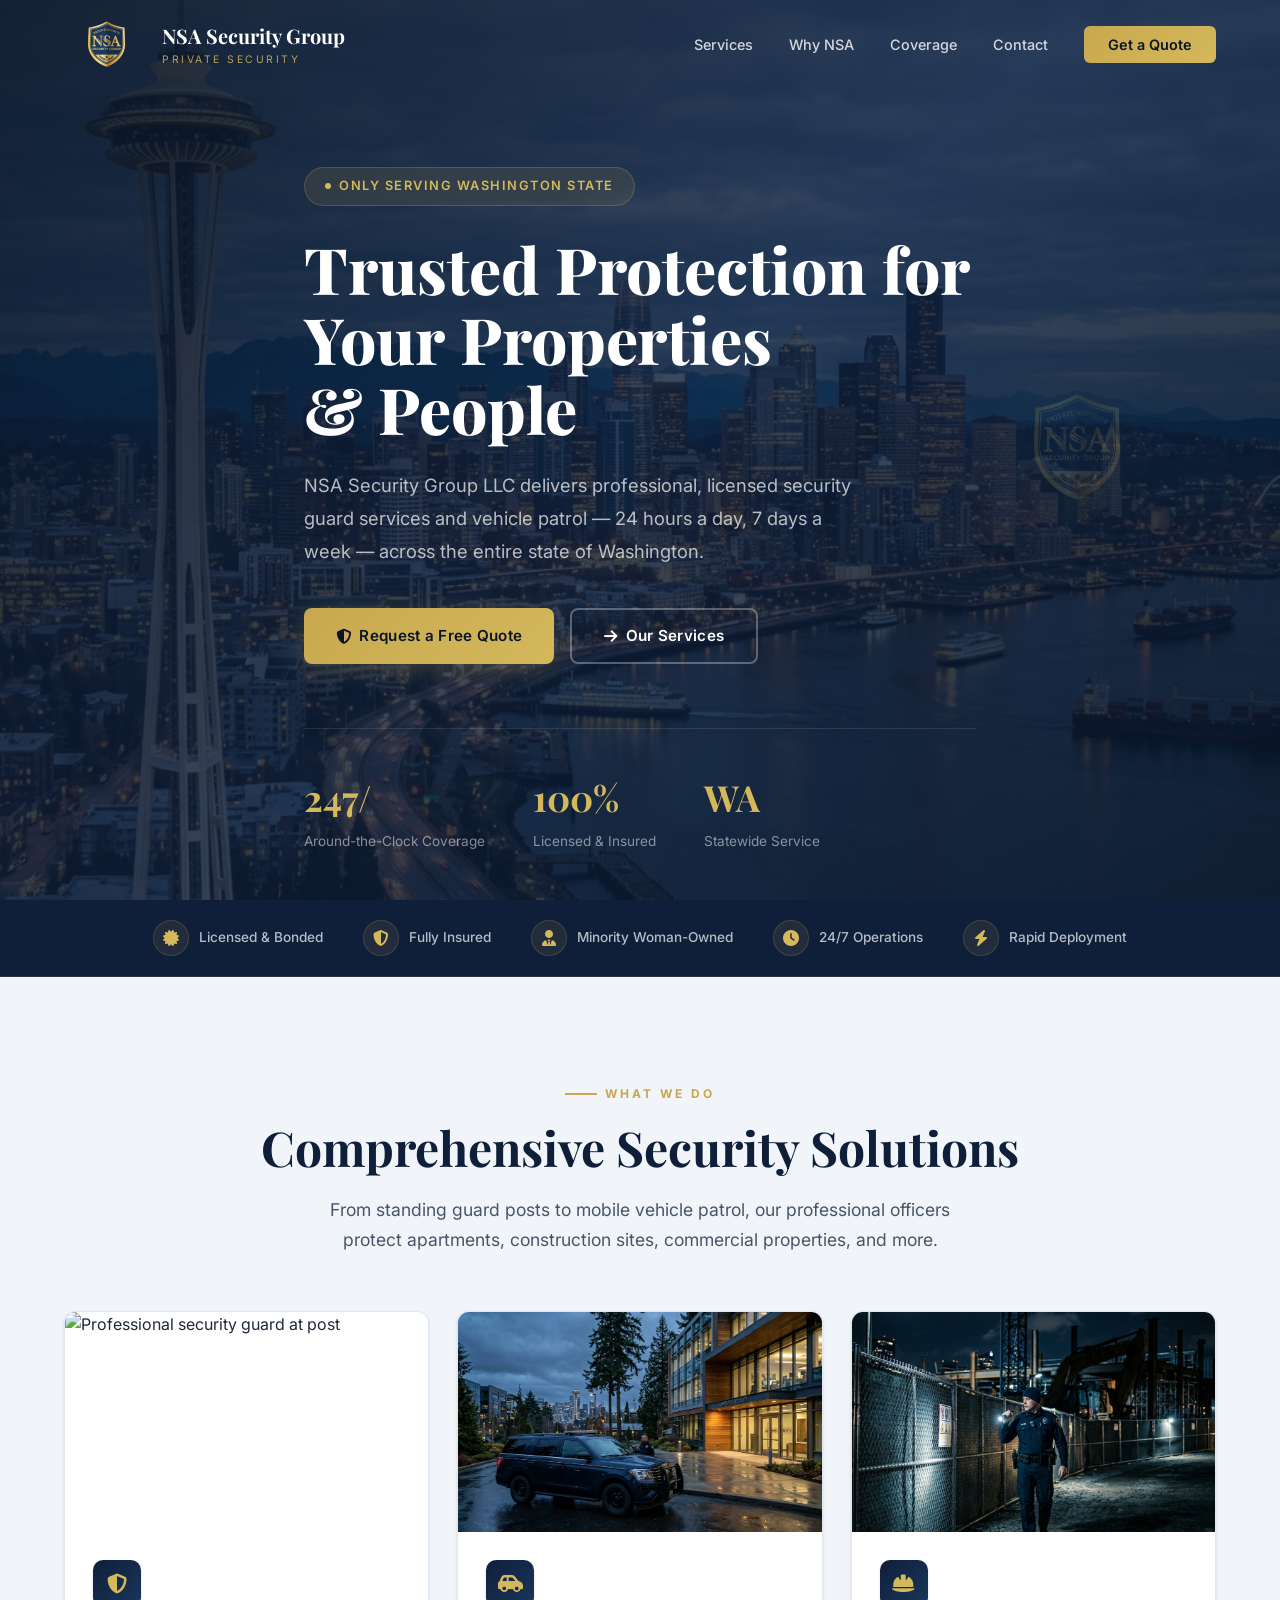
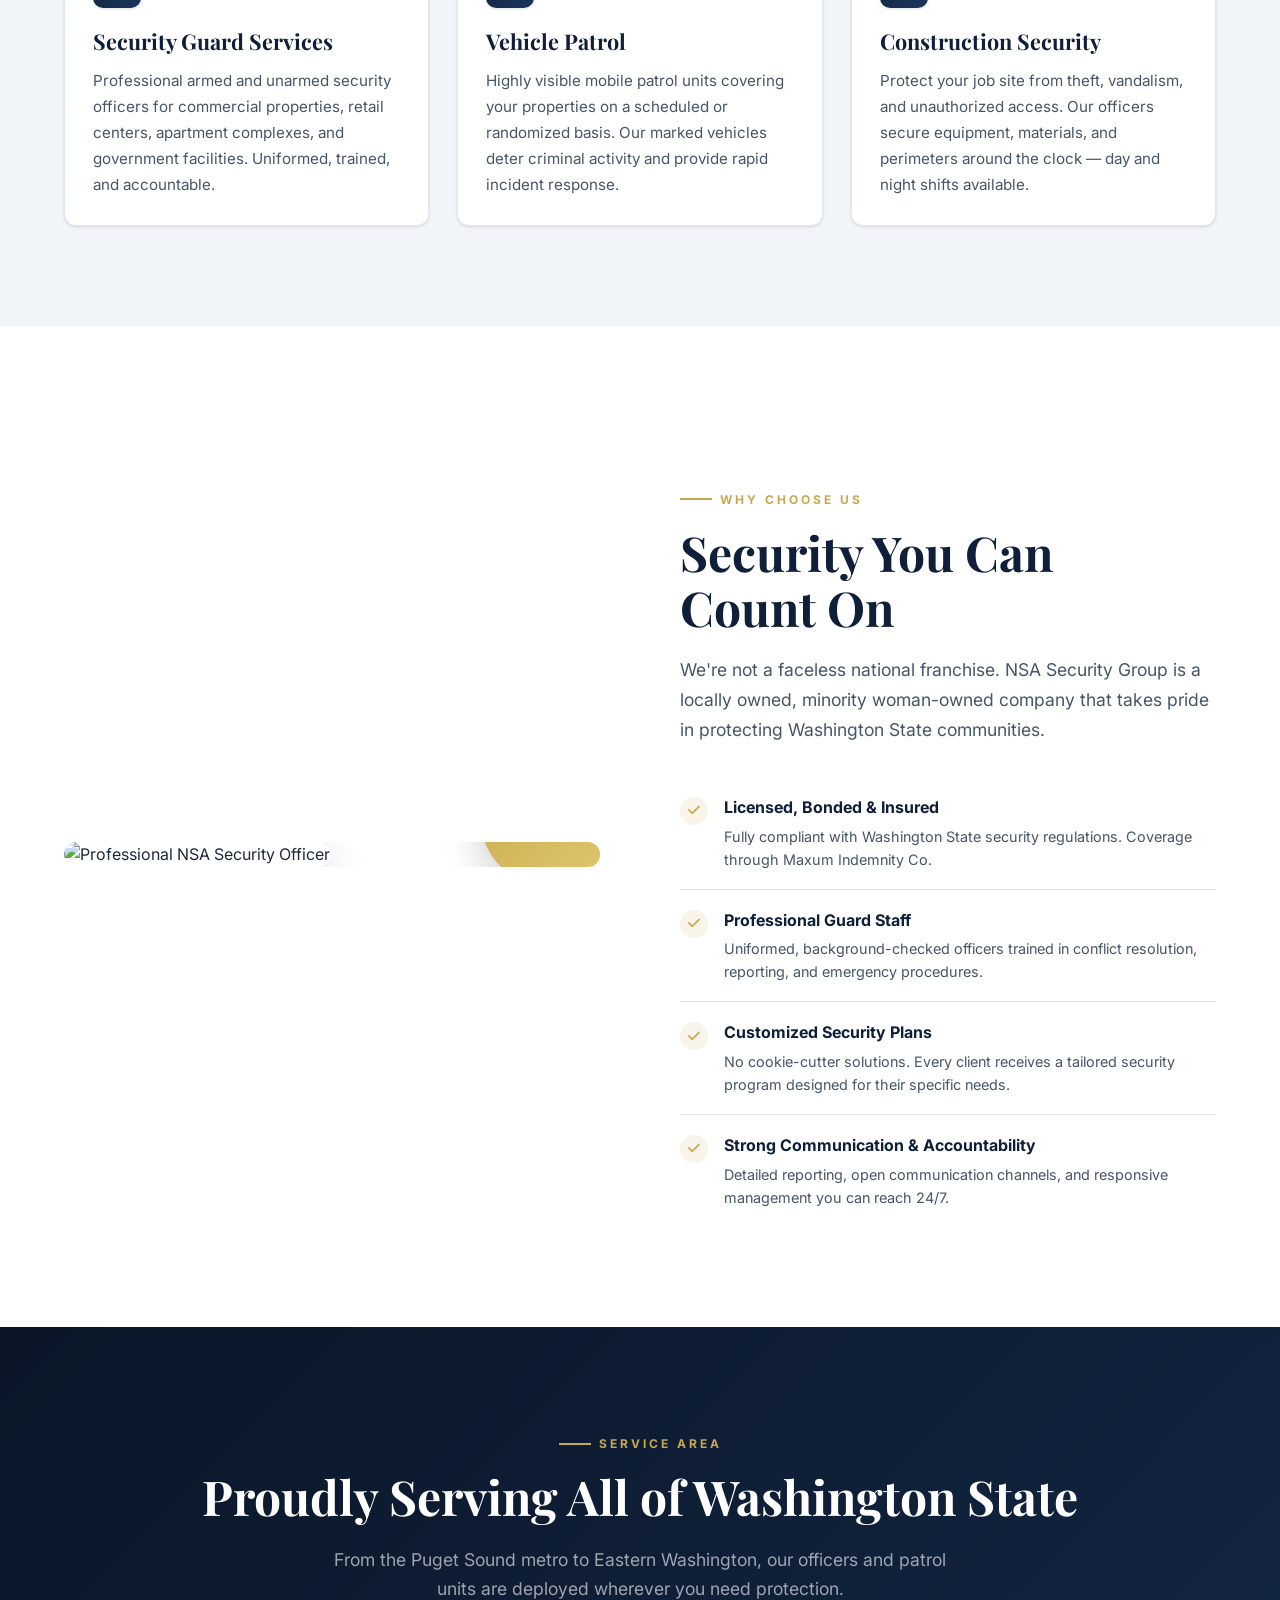
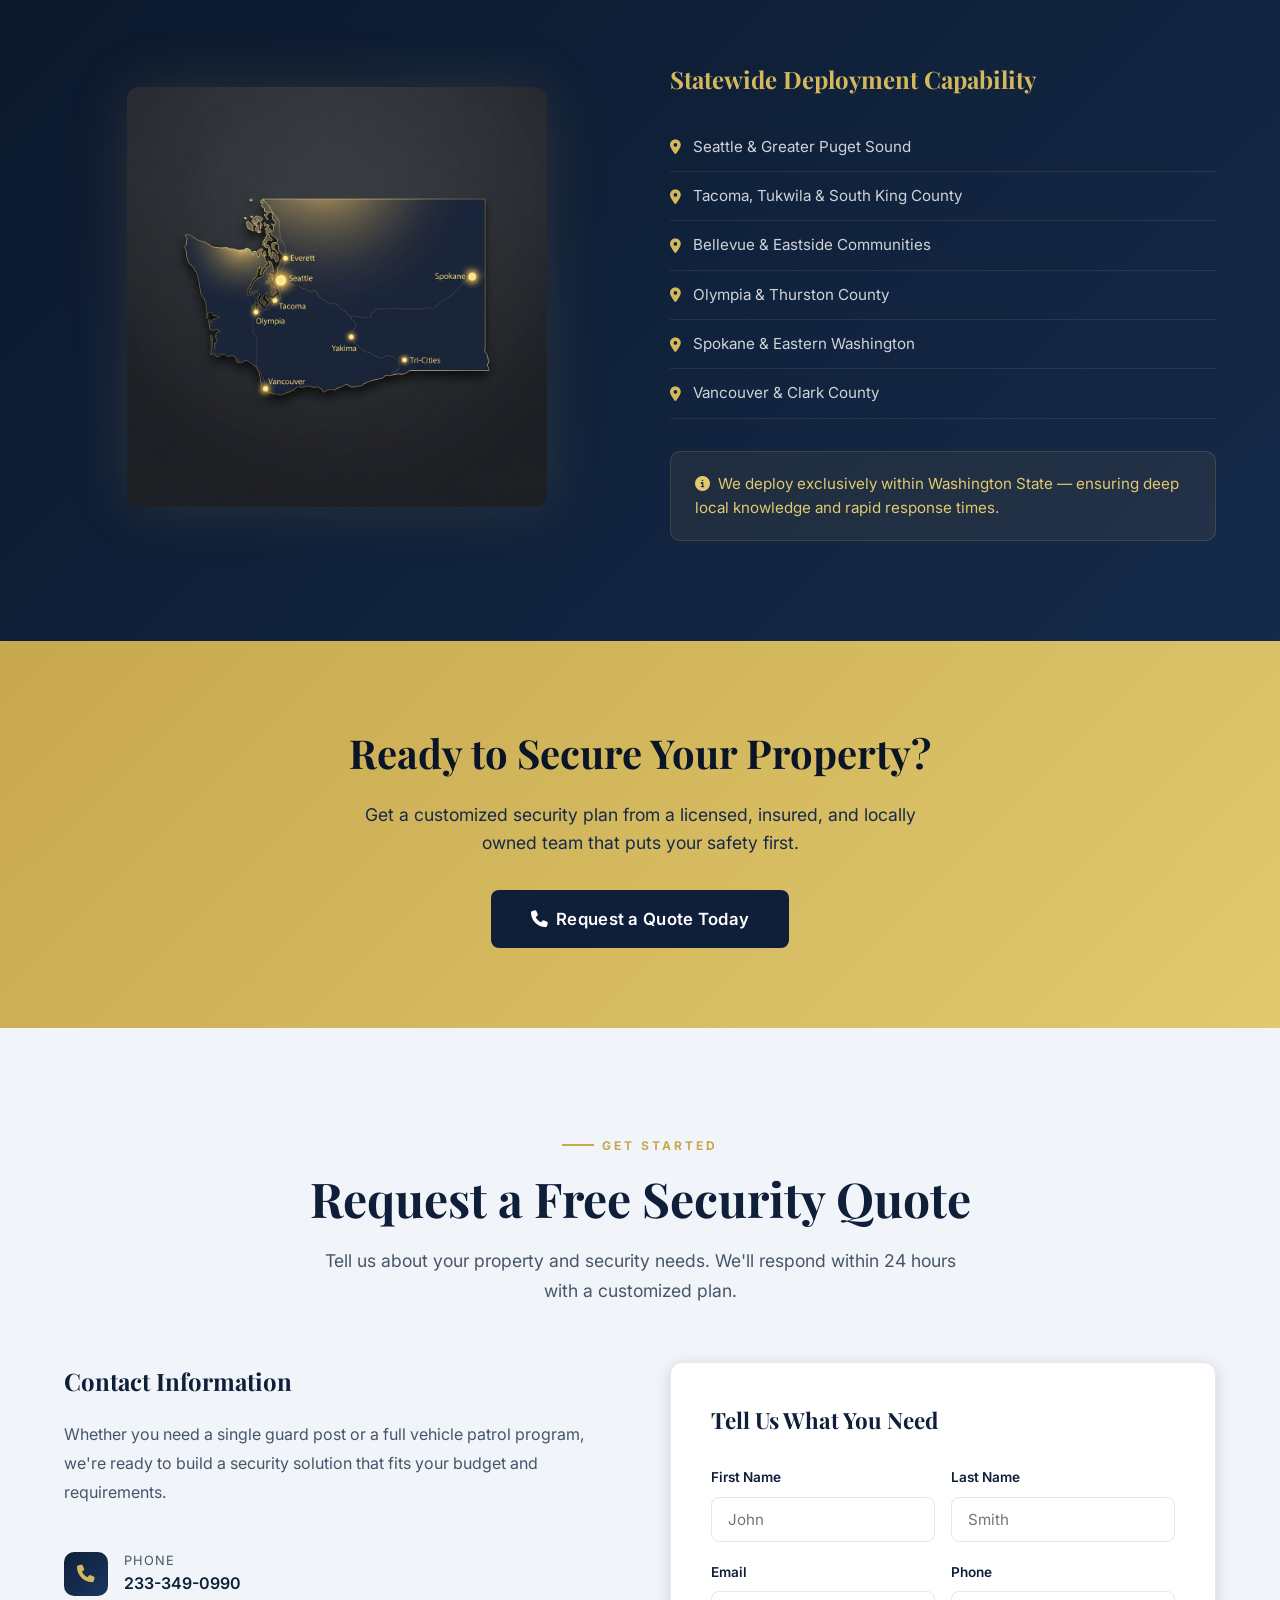
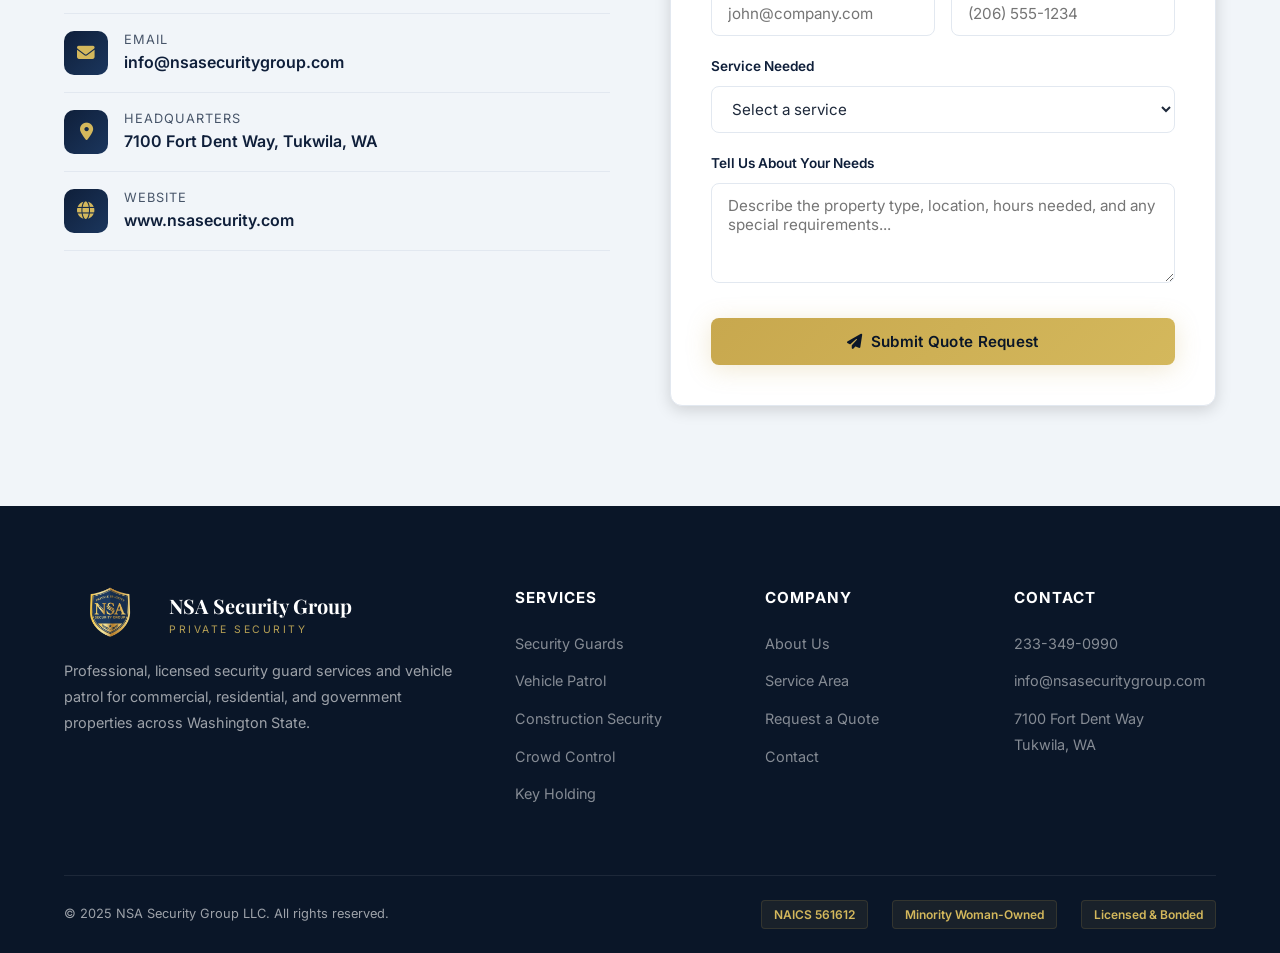
==== index.html @ 49cfb144 "Initial commit — NSA Security Group LLC website" ====
<!DOCTYPE html>
<html lang="en">
<head>
  <meta charset="UTF-8">
  <meta name="viewport" content="width=device-width, initial-scale=1.0">
  <title>NSA Security Group LLC — Professional Security Services | Washington State</title>
  <meta name="description" content="NSA Security Group LLC provides licensed, bonded, and insured professional security guard services and vehicle patrol across Washington State. 24/7 coverage. Request a free quote today.">
  <link rel="stylesheet" href="styles.css">
  <link rel="stylesheet" href="https://cdnjs.cloudflare.com/ajax/libs/font-awesome/6.5.1/css/all.min.css">
</head>
<body>

<!-- ===== NAVIGATION ===== -->
<nav class="nav" id="mainNav">
  <div class="container nav-inner">
    <a href="#" class="nav-logo">
      <img src="assets/images/nsa-badge.png" alt="NSA Security Group Badge">
      <div>
        <div class="nav-logo-text">NSA Security Group</div>
        <div class="nav-logo-sub">Private Security</div>
      </div>
    </a>
    <ul class="nav-links" id="navLinks">
      <li><a href="#services">Services</a></li>
      <li><a href="#why-nsa">Why NSA</a></li>
      <li><a href="#coverage">Coverage</a></li>
      <li><a href="#contact">Contact</a></li>
      <li><a href="#quote" class="nav-cta">Get a Quote</a></li>
    </ul>
    <button class="nav-toggle" id="navToggle" aria-label="Toggle menu">
      <span></span><span></span><span></span>
    </button>
  </div>
</nav>

<!-- ===== HERO ===== -->
<section class="hero" id="hero">
  <div class="hero-bg"></div>
  <div class="hero-float">
    <img src="assets/images/nsa-badge.png" alt="">
  </div>
  <div class="container hero-content">
    <div class="hero-badge"><span class="dot"></span> Only Serving Washington State</div>
    <h1>Trusted Protection for Your&nbsp;Properties &amp;&nbsp;People</h1>
    <p>NSA Security Group LLC delivers professional, licensed security guard services and vehicle patrol — 24 hours a day, 7 days a week — across the entire state of Washington.</p>
    <div class="hero-buttons">
      <a href="#quote" class="btn btn-primary">
        <i class="fa-solid fa-shield-halved"></i> Request a Free Quote
      </a>
      <a href="#services" class="btn btn-outline">
        <i class="fa-solid fa-arrow-right"></i> Our Services
      </a>
    </div>
    <div class="hero-stats">
      <div>
        <div class="hero-stat-value">24/7</div>
        <div class="hero-stat-label">Around-the-Clock Coverage</div>
      </div>
      <div>
        <div class="hero-stat-value">100%</div>
        <div class="hero-stat-label">Licensed &amp; Insured</div>
      </div>
      <div>
        <div class="hero-stat-value">WA</div>
        <div class="hero-stat-label">Statewide Service</div>
      </div>
    </div>
  </div>
</section>

<!-- ===== TRUST BAR ===== -->
<div class="trust-bar">
  <div class="container">
    <div class="trust-items">
      <div class="trust-item">
        <div class="trust-icon"><i class="fa-solid fa-certificate"></i></div>
        Licensed &amp; Bonded
      </div>
      <div class="trust-item">
        <div class="trust-icon"><i class="fa-solid fa-shield-halved"></i></div>
        Fully Insured
      </div>
      <div class="trust-item">
        <div class="trust-icon"><i class="fa-solid fa-user-tie"></i></div>
        Minority Woman-Owned
      </div>
      <div class="trust-item">
        <div class="trust-icon"><i class="fa-solid fa-clock"></i></div>
        24/7 Operations
      </div>
      <div class="trust-item">
        <div class="trust-icon"><i class="fa-solid fa-bolt"></i></div>
        Rapid Deployment
      </div>
    </div>
  </div>
</div>

<!-- ===== SERVICES ===== -->
<section class="services section-pad" id="services">
  <div class="container">
    <div class="text-center reveal">
      <div class="section-label">What We Do</div>
      <h2 class="section-title">Comprehensive Security Solutions</h2>
      <p class="section-subtitle center">From standing guard posts to mobile vehicle patrol, our professional officers protect apartments, construction sites, commercial properties, and more.</p>
    </div>
    <div class="services-grid">
      <div class="service-card reveal">
        <div class="service-card-img"><img src="assets/images/guard-post.png" alt="Professional security guard at post"></div>
        <div class="service-card-body">
          <div class="service-card-icon"><i class="fa-solid fa-shield-halved"></i></div>
          <h3>Security Guard Services</h3>
          <p>Professional armed and unarmed security officers for commercial properties, retail centers, apartment complexes, and government facilities. Uniformed, trained, and accountable.</p>
        </div>
      </div>
      <div class="service-card reveal">
        <div class="service-card-img"><img src="assets/images/patrol-vehicle.png" alt="Security patrol vehicle"></div>
        <div class="service-card-body">
          <div class="service-card-icon"><i class="fa-solid fa-car-side"></i></div>
          <h3>Vehicle Patrol</h3>
          <p>Highly visible mobile patrol units covering your properties on a scheduled or randomized basis. Our marked vehicles deter criminal activity and provide rapid incident response.</p>
        </div>
      </div>
      <div class="service-card reveal">
        <div class="service-card-img"><img src="assets/images/construction-patrol.png" alt="Construction site security"></div>
        <div class="service-card-body">
          <div class="service-card-icon"><i class="fa-solid fa-helmet-safety"></i></div>
          <h3>Construction Security</h3>
          <p>Protect your job site from theft, vandalism, and unauthorized access. Our officers secure equipment, materials, and perimeters around the clock — day and night shifts available.</p>
        </div>
      </div>

    </div>
  </div>
</section>

<!-- ===== WHY NSA ===== -->
<section class="why-section section-pad" id="why-nsa">
  <div class="container">
    <div class="why-grid">
      <div class="why-image reveal">
        <img src="assets/images/security-officer.png" alt="Professional NSA Security Officer">
        <div class="why-image-badge">
          <span>NSA</span>
          <span>Est. 2023</span>
        </div>
      </div>
      <div class="reveal">
        <div class="section-label">Why Choose Us</div>
        <h2 class="section-title">Security You Can Count&nbsp;On</h2>
        <p class="section-subtitle">We're not a faceless national franchise. NSA Security Group is a locally owned, minority woman-owned company that takes pride in protecting Washington State communities.</p>
        <ul class="why-list">
          <li>
            <div class="why-check"><i class="fa-solid fa-check"></i></div>
            <div>
              <h4>Licensed, Bonded &amp; Insured</h4>
              <p>Fully compliant with Washington State security regulations. Coverage through Maxum Indemnity Co.</p>
            </div>
          </li>
          <li>
            <div class="why-check"><i class="fa-solid fa-check"></i></div>
            <div>
              <h4>Professional Guard Staff</h4>
              <p>Uniformed, background-checked officers trained in conflict resolution, reporting, and emergency procedures.</p>
            </div>
          </li>
          <li>
            <div class="why-check"><i class="fa-solid fa-check"></i></div>
            <div>
              <h4>Customized Security Plans</h4>
              <p>No cookie-cutter solutions. Every client receives a tailored security program designed for their specific needs.</p>
            </div>
          </li>
          <li>
            <div class="why-check"><i class="fa-solid fa-check"></i></div>
            <div>
              <h4>Strong Communication &amp; Accountability</h4>
              <p>Detailed reporting, open communication channels, and responsive management you can reach 24/7.</p>
            </div>
          </li>
        </ul>
      </div>
    </div>
  </div>
</section>

<!-- ===== COVERAGE ===== -->
<section class="coverage section-pad" id="coverage">
  <div class="container">
    <div class="text-center reveal">
      <div class="section-label">Service Area</div>
      <h2 class="section-title">Proudly Serving All of Washington State</h2>
      <p class="section-subtitle center">From the Puget Sound metro to Eastern Washington, our officers and patrol units are deployed wherever you need protection.</p>
    </div>
    <div class="coverage-grid">
      <div class="coverage-map reveal">
        <img src="assets/images/washington-map.png" alt="Washington State coverage map">
      </div>
      <div class="coverage-details reveal">
        <h3>Statewide Deployment Capability</h3>
        <ul class="coverage-list">
          <li><span class="cov-icon"><i class="fa-solid fa-location-dot"></i></span> Seattle &amp; Greater Puget Sound</li>
          <li><span class="cov-icon"><i class="fa-solid fa-location-dot"></i></span> Tacoma, Tukwila &amp; South King County</li>
          <li><span class="cov-icon"><i class="fa-solid fa-location-dot"></i></span> Bellevue &amp; Eastside Communities</li>
          <li><span class="cov-icon"><i class="fa-solid fa-location-dot"></i></span> Olympia &amp; Thurston County</li>
          <li><span class="cov-icon"><i class="fa-solid fa-location-dot"></i></span> Spokane &amp; Eastern Washington</li>
          <li><span class="cov-icon"><i class="fa-solid fa-location-dot"></i></span> Vancouver &amp; Clark County</li>
        </ul>
        <div class="coverage-callout">
          <i class="fa-solid fa-circle-info"></i>&nbsp;&nbsp;We deploy exclusively within Washington State — ensuring deep local knowledge and rapid response times.
        </div>
      </div>
    </div>
  </div>
</section>

<!-- ===== CTA BANNER ===== -->
<section class="cta-banner">
  <div class="container reveal">
    <h2>Ready to Secure Your Property?</h2>
    <p>Get a customized security plan from a licensed, insured, and locally owned team that puts your safety first.</p>
    <a href="#quote" class="btn btn-dark"><i class="fa-solid fa-phone"></i> Request a Quote Today</a>
  </div>
</section>

<!-- ===== QUOTE / CONTACT ===== -->
<section class="quote-section section-pad" id="quote">
  <div class="container">
    <div class="text-center reveal">
      <div class="section-label">Get Started</div>
      <h2 class="section-title">Request a Free Security Quote</h2>
      <p class="section-subtitle center">Tell us about your property and security needs. We'll respond within 24 hours with a customized plan.</p>
    </div>
    <div class="quote-grid">
      <div class="quote-info reveal" id="contact">
        <h3>Contact Information</h3>
        <p>Whether you need a single guard post or a full vehicle patrol program, we're ready to build a security solution that fits your budget and requirements.</p>
        <div class="contact-item">
          <div class="contact-icon"><i class="fa-solid fa-phone"></i></div>
          <div>
            <div class="contact-item-label">Phone</div>
            <div class="contact-item-value">233-349-0990</div>
          </div>
        </div>
        <div class="contact-item">
          <div class="contact-icon"><i class="fa-solid fa-envelope"></i></div>
          <div>
            <div class="contact-item-label">Email</div>
            <div class="contact-item-value">info@nsasecuritygroup.com</div>
          </div>
        </div>
        <div class="contact-item">
          <div class="contact-icon"><i class="fa-solid fa-location-dot"></i></div>
          <div>
            <div class="contact-item-label">Headquarters</div>
            <div class="contact-item-value">7100 Fort Dent Way, Tukwila, WA</div>
          </div>
        </div>
        <div class="contact-item">
          <div class="contact-icon"><i class="fa-solid fa-globe"></i></div>
          <div>
            <div class="contact-item-label">Website</div>
            <div class="contact-item-value">www.nsasecurity.com</div>
          </div>
        </div>
      </div>
      <div class="quote-form-card reveal">
        <h3>Tell Us What You Need</h3>
        <form id="quoteForm" name="quote" method="POST" data-netlify="true">
          <div class="form-row">
            <div class="form-group">
              <label for="firstName">First Name</label>
              <input type="text" id="firstName" name="firstName" placeholder="John" required>
            </div>
            <div class="form-group">
              <label for="lastName">Last Name</label>
              <input type="text" id="lastName" name="lastName" placeholder="Smith" required>
            </div>
          </div>
          <div class="form-row">
            <div class="form-group">
              <label for="email">Email</label>
              <input type="email" id="email" name="email" placeholder="john@company.com" required>
            </div>
            <div class="form-group">
              <label for="phone">Phone</label>
              <input type="tel" id="phone" name="phone" placeholder="(206) 555-1234">
            </div>
          </div>
          <div class="form-group">
            <label for="serviceType">Service Needed</label>
            <select id="serviceType" name="serviceType" required>
              <option value="" disabled selected>Select a service</option>
              <option value="guard">Security Guard Services</option>
              <option value="patrol">Vehicle Patrol</option>
              <option value="construction">Construction Security</option>
              <option value="event">Event / Crowd Control</option>
              <option value="other">Other / Multiple Services</option>
            </select>
          </div>
          <div class="form-group">
            <label for="message">Tell Us About Your Needs</label>
            <textarea id="message" name="message" placeholder="Describe the property type, location, hours needed, and any special requirements..."></textarea>
          </div>
          <button type="submit" class="btn btn-primary">
            <i class="fa-solid fa-paper-plane"></i> Submit Quote Request
          </button>
        </form>
      </div>
    </div>
  </div>
</section>

<!-- ===== FOOTER ===== -->
<footer class="footer">
  <div class="container">
    <div class="footer-grid">
      <div class="footer-brand">
        <a href="#" class="nav-logo">
          <img src="assets/images/nsa-badge.png" alt="NSA Security Group">
          <div>
            <div class="nav-logo-text">NSA Security Group</div>
            <div class="nav-logo-sub">Private Security</div>
          </div>
        </a>
        <p>Professional, licensed security guard services and vehicle patrol for commercial, residential, and government properties across Washington State.</p>
      </div>
      <div>
        <h4>Services</h4>
        <ul>
          <li><a href="#services">Security Guards</a></li>
          <li><a href="#services">Vehicle Patrol</a></li>
          <li><a href="#services">Construction Security</a></li>
          <li><a href="#services">Crowd Control</a></li>
          <li><a href="#services">Key Holding</a></li>
        </ul>
      </div>
      <div>
        <h4>Company</h4>
        <ul>
          <li><a href="#why-nsa">About Us</a></li>
          <li><a href="#coverage">Service Area</a></li>
          <li><a href="#quote">Request a Quote</a></li>
          <li><a href="#contact">Contact</a></li>
        </ul>
      </div>
      <div>
        <h4>Contact</h4>
        <ul>
          <li><a href="tel:2333490990">233-349-0990</a></li>
          <li><a href="mailto:info@nsasecuritygroup.com">info@nsasecuritygroup.com</a></li>
          <li><a href="#">7100 Fort Dent Way<br>Tukwila, WA</a></li>
        </ul>
      </div>
    </div>
    <div class="footer-bottom">
      <div>&copy; 2025 NSA Security Group LLC. All rights reserved.</div>
      <div class="footer-certs">
        <span class="footer-cert">NAICS 561612</span>
        <span class="footer-cert">Minority Woman-Owned</span>
        <span class="footer-cert">Licensed &amp; Bonded</span>
      </div>
    </div>
  </div>
</footer>

<script src="main.js"></script>
</body>
</html>
---- styles.css ----
/* ===== NSA Security Group LLC — Design System ===== */
@import url('https://fonts.googleapis.com/css2?family=Inter:wght@300;400;500;600;700;800;900&family=Playfair+Display:wght@600;700;800&display=swap');

*, *::before, *::after { margin: 0; padding: 0; box-sizing: border-box; }

:root {
  --navy-900: #0a1628;
  --navy-800: #0f1f3a;
  --navy-700: #152a4a;
  --navy-600: #1b365d;
  --navy-500: #234478;
  --gold-500: #c8a84e;
  --gold-400: #d4b85c;
  --gold-300: #e0c96f;
  --gold-200: #f0dfa0;
  --slate-100: #f1f5f9;
  --slate-200: #e2e8f0;
  --slate-300: #cbd5e1;
  --slate-600: #475569;
  --slate-700: #334155;
  --slate-800: #1e293b;
  --white: #ffffff;
  --font-heading: 'Playfair Display', Georgia, serif;
  --font-body: 'Inter', -apple-system, sans-serif;
  --shadow-sm: 0 1px 3px rgba(0,0,0,.12);
  --shadow-md: 0 4px 16px rgba(0,0,0,.15);
  --shadow-lg: 0 12px 40px rgba(0,0,0,.2);
  --shadow-gold: 0 4px 24px rgba(200,168,78,.25);
  --radius: 12px;
  --transition: .35s cubic-bezier(.4,0,.2,1);
}

html { scroll-behavior: smooth; font-size: 16px; }
body {
  font-family: var(--font-body);
  color: var(--slate-800);
  background: var(--white);
  line-height: 1.6;
  overflow-x: hidden;
  -webkit-font-smoothing: antialiased;
}

/* ===== UTILITIES ===== */
.container { width: 100%; max-width: 1200px; margin: 0 auto; padding: 0 24px; }
.section-pad { padding: 100px 0; }
.text-center { text-align: center; }
.gold-text { color: var(--gold-500); }

.section-label {
  display: inline-flex; align-items: center; gap: 8px;
  font-size: .75rem; font-weight: 700; letter-spacing: 3px; text-transform: uppercase;
  color: var(--gold-500); margin-bottom: 16px;
}
.section-label::before {
  content: ''; width: 32px; height: 2px; background: var(--gold-500);
}

.section-title {
  font-family: var(--font-heading); font-size: clamp(2rem,4vw,3rem);
  font-weight: 700; color: var(--navy-800); line-height: 1.15; margin-bottom: 20px;
}

.section-subtitle {
  font-size: 1.1rem; color: var(--slate-600); max-width: 640px; line-height: 1.7;
}
.section-subtitle.center { margin: 0 auto; }

/* ===== BUTTONS ===== */
.btn {
  display: inline-flex; align-items: center; gap: 8px;
  padding: 14px 32px; border-radius: 8px; font-family: var(--font-body);
  font-size: .95rem; font-weight: 600; text-decoration: none;
  cursor: pointer; border: none; transition: var(--transition);
  letter-spacing: .3px;
}
.btn-primary {
  background: linear-gradient(135deg, var(--gold-500), var(--gold-400));
  color: var(--navy-900); box-shadow: var(--shadow-gold);
}
.btn-primary:hover {
  transform: translateY(-2px);
  box-shadow: 0 8px 32px rgba(200,168,78,.4);
}
.btn-outline {
  background: transparent; border: 2px solid rgba(255,255,255,.3);
  color: var(--white);
}
.btn-outline:hover {
  border-color: var(--gold-500); color: var(--gold-400);
  background: rgba(200,168,78,.08);
}
.btn-dark {
  background: var(--navy-800); color: var(--white);
}
.btn-dark:hover {
  background: var(--navy-700); transform: translateY(-2px);
  box-shadow: var(--shadow-md);
}

/* ===== NAV ===== */
.nav {
  position: fixed; top: 0; left: 0; right: 0; z-index: 1000;
  padding: 20px 0; transition: var(--transition);
}
.nav.scrolled {
  background: rgba(10,22,40,.95); backdrop-filter: blur(16px);
  padding: 12px 0; box-shadow: 0 2px 20px rgba(0,0,0,.3);
}
.nav-inner {
  display: flex; align-items: center; justify-content: space-between;
}
.nav-logo {
  display: flex; align-items: center; gap: 12px;
  text-decoration: none; color: var(--white);
}
.nav-logo img { height: 48px; width: auto; }
.nav-logo-text { font-family: var(--font-heading); font-size: 1.25rem; font-weight: 700; }
.nav-logo-sub { font-size: .65rem; letter-spacing: 2.5px; text-transform: uppercase; color: var(--gold-400); opacity: .85; }

.nav-links { display: flex; align-items: center; gap: 36px; list-style: none; }
.nav-links a {
  color: rgba(255,255,255,.8); text-decoration: none;
  font-size: .9rem; font-weight: 500; transition: var(--transition);
  position: relative;
}
.nav-links a::after {
  content: ''; position: absolute; bottom: -4px; left: 0;
  width: 0; height: 2px; background: var(--gold-500);
  transition: var(--transition);
}
.nav-links a:hover { color: var(--white); }
.nav-links a:hover::after { width: 100%; }
.nav-cta {
  padding: 10px 24px !important; background: linear-gradient(135deg, var(--gold-500), var(--gold-400));
  color: var(--navy-900) !important; border-radius: 6px; font-weight: 600 !important;
}
.nav-cta::after { display: none !important; }
.nav-cta:hover { transform: translateY(-1px); box-shadow: var(--shadow-gold); }

/* Mobile hamburger */
.nav-toggle { display: none; flex-direction: column; gap: 5px; cursor: pointer; background: none; border: none; padding: 4px; }
.nav-toggle span { width: 24px; height: 2px; background: var(--white); transition: var(--transition); border-radius: 2px; }

/* ===== HERO ===== */
.hero {
  position: relative; min-height: 100vh; display: flex; align-items: center;
  overflow: hidden; background: var(--navy-900);
}
.hero-bg {
  position: absolute; inset: 0;
  background: url('assets/images/seattle-skyline.png') center/cover no-repeat;
}
.hero-bg::after {
  content: ''; position: absolute; inset: 0;
  background: linear-gradient(135deg, rgba(10,22,40,.92) 0%, rgba(15,31,58,.8) 50%, rgba(10,22,40,.88) 100%);
}
.hero-content {
  position: relative; z-index: 2; max-width: 720px;
  padding-top: 120px;
}
.hero-badge {
  display: inline-flex; align-items: center; gap: 8px;
  padding: 8px 20px; border-radius: 50px;
  background: rgba(200,168,78,.12); border: 1px solid rgba(200,168,78,.25);
  font-size: .8rem; font-weight: 600; color: var(--gold-400);
  letter-spacing: 1.5px; text-transform: uppercase;
  margin-bottom: 28px; backdrop-filter: blur(8px);
}
.hero-badge .dot { width: 6px; height: 6px; background: var(--gold-400); border-radius: 50%; animation: pulse 2s infinite; }

.hero h1 {
  font-family: var(--font-heading); font-size: clamp(2.5rem,5.5vw,4rem);
  font-weight: 800; color: var(--white); line-height: 1.1; margin-bottom: 24px;
}
.hero p {
  font-size: 1.15rem; color: rgba(255,255,255,.7); line-height: 1.8;
  margin-bottom: 40px; max-width: 560px;
}
.hero-buttons { display: flex; gap: 16px; flex-wrap: wrap; }

.hero-stats {
  display: flex; gap: 48px; margin-top: 64px;
  padding-top: 40px; border-top: 1px solid rgba(255,255,255,.1);
}
.hero-stat-value {
  font-family: var(--font-heading); font-size: 2.25rem;
  font-weight: 700; color: var(--gold-400);
}
.hero-stat-label { font-size: .85rem; color: rgba(255,255,255,.5); margin-top: 4px; }

.hero-image {
  position: absolute; right: -60px; bottom: 0; width: 45%;
  max-width: 560px; z-index: 1; opacity: .3;
}
.hero-image img { width: 100%; height: auto; }

/* Floating badge decoration */
.hero-float {
  position: absolute; right: 8%; top: 50%; transform: translateY(-50%);
  z-index: 3; width: 200px; opacity: .15;
  animation: float 6s ease-in-out infinite;
}
.hero-float img { width: 100%; filter: drop-shadow(0 0 40px rgba(200,168,78,.3)); }

@keyframes pulse { 0%,100% { opacity: 1; } 50% { opacity: .4; } }
@keyframes float { 0%,100% { transform: translateY(-50%); } 50% { transform: translateY(calc(-50% - 12px)); } }

/* ===== TRUST BAR ===== */
.trust-bar {
  background: var(--navy-800); padding: 20px 0;
  border-bottom: 1px solid rgba(200,168,78,.15);
}
.trust-items {
  display: flex; justify-content: center; align-items: center;
  gap: 40px; flex-wrap: wrap;
}
.trust-item {
  display: flex; align-items: center; gap: 10px;
  color: rgba(255,255,255,.7); font-size: .85rem; font-weight: 500;
}
.trust-icon {
  width: 36px; height: 36px; border-radius: 50%;
  background: rgba(200,168,78,.1); border: 1px solid rgba(200,168,78,.2);
  display: flex; align-items: center; justify-content: center;
  color: var(--gold-400); font-size: 1rem;
}

/* ===== SERVICES ===== */
.services { background: var(--slate-100); }
.services-grid {
  display: grid; grid-template-columns: repeat(auto-fit, minmax(340px, 1fr));
  gap: 28px; margin-top: 56px;
}
.service-card {
  background: var(--white); border-radius: var(--radius);
  overflow: hidden; box-shadow: var(--shadow-sm);
  transition: var(--transition); position: relative;
  border: 1px solid var(--slate-200);
}
.service-card:hover {
  transform: translateY(-6px); box-shadow: var(--shadow-lg);
  border-color: rgba(200,168,78,.3);
}
.service-card-img {
  height: 220px; overflow: hidden;
}
.service-card-img img {
  width: 100%; height: 100%; object-fit: cover;
  transition: transform .6s ease;
}
.service-card:hover .service-card-img img { transform: scale(1.06); }
.service-card-body { padding: 28px; }
.service-card-icon {
  width: 48px; height: 48px; border-radius: 10px;
  background: linear-gradient(135deg, var(--navy-800), var(--navy-600));
  display: flex; align-items: center; justify-content: center;
  color: var(--gold-400); font-size: 1.25rem;
  margin-bottom: 16px; box-shadow: var(--shadow-sm);
}
.service-card h3 {
  font-family: var(--font-heading); font-size: 1.35rem;
  color: var(--navy-800); margin-bottom: 10px;
}
.service-card p { font-size: .95rem; color: var(--slate-600); line-height: 1.7; }

/* ===== WHY NSA (split layout) ===== */
.why-section { background: var(--white); }
.why-grid {
  display: grid; grid-template-columns: 1fr 1fr;
  gap: 80px; align-items: center; margin-top: 56px;
}
.why-image { position: relative; border-radius: var(--radius); overflow: hidden; }
.why-image img { width: 100%; border-radius: var(--radius); box-shadow: var(--shadow-lg); }
.why-image-badge {
  position: absolute; bottom: -20px; right: -20px;
  width: 140px; height: 140px; border-radius: 50%;
  background: linear-gradient(135deg, var(--gold-500), var(--gold-300));
  display: flex; flex-direction: column; align-items: center; justify-content: center;
  color: var(--navy-900); box-shadow: var(--shadow-lg);
}
.why-image-badge span:first-child { font-family: var(--font-heading); font-size: 2rem; font-weight: 800; line-height: 1; }
.why-image-badge span:last-child { font-size: .7rem; font-weight: 600; letter-spacing: 1px; text-transform: uppercase; }

.why-list { list-style: none; margin-top: 32px; }
.why-list li {
  display: flex; gap: 16px; padding: 18px 0;
  border-bottom: 1px solid var(--slate-200);
}
.why-list li:last-child { border-bottom: none; }
.why-check {
  flex-shrink: 0; width: 28px; height: 28px; border-radius: 50%;
  background: rgba(200,168,78,.12); color: var(--gold-500);
  display: flex; align-items: center; justify-content: center;
  font-size: .85rem; margin-top: 2px;
}
.why-list h4 { font-size: 1rem; color: var(--navy-800); margin-bottom: 4px; }
.why-list p { font-size: .9rem; color: var(--slate-600); }

/* ===== COVERAGE / WA STATE ===== */
.coverage {
  background: linear-gradient(135deg, var(--navy-900), var(--navy-700));
  color: var(--white); position: relative; overflow: hidden;
}
.coverage .section-title { color: var(--white); }
.coverage .section-subtitle { color: rgba(255,255,255,.6); }
.coverage-grid {
  display: grid; grid-template-columns: 1fr 1fr;
  gap: 60px; align-items: center; margin-top: 56px;
}
.coverage-map { text-align: center; }
.coverage-map img {
  width: 100%; max-width: 420px; border-radius: var(--radius);
  box-shadow: 0 0 60px rgba(200,168,78,.15);
}
.coverage-details h3 {
  font-family: var(--font-heading); font-size: 1.5rem;
  margin-bottom: 24px; color: var(--gold-400);
}
.coverage-list { list-style: none; }
.coverage-list li {
  padding: 12px 0; border-bottom: 1px solid rgba(255,255,255,.08);
  display: flex; align-items: center; gap: 12px;
  color: rgba(255,255,255,.8); font-size: .95rem;
}
.coverage-list .cov-icon { color: var(--gold-400); font-size: .9rem; }
.coverage-callout {
  margin-top: 32px; padding: 20px 24px; border-radius: 10px;
  background: rgba(200,168,78,.08); border: 1px solid rgba(200,168,78,.2);
  font-size: .95rem; color: var(--gold-300);
}

/* ===== CTA BANNER ===== */
.cta-banner {
  background: linear-gradient(135deg, var(--gold-500), var(--gold-300));
  padding: 80px 0; text-align: center;
}
.cta-banner h2 {
  font-family: var(--font-heading); font-size: clamp(1.8rem,3.5vw,2.5rem);
  color: var(--navy-900); margin-bottom: 16px;
}
.cta-banner p { font-size: 1.1rem; color: var(--navy-700); margin-bottom: 32px; max-width: 560px; margin-left: auto; margin-right: auto; }
.cta-banner .btn-dark { font-size: 1.05rem; padding: 16px 40px; }

/* ===== QUOTE FORM ===== */
.quote-section { background: var(--slate-100); }
.quote-grid {
  display: grid; grid-template-columns: 1fr 1fr;
  gap: 60px; align-items: start; margin-top: 56px;
}
.quote-info h3 {
  font-family: var(--font-heading); font-size: 1.5rem;
  color: var(--navy-800); margin-bottom: 20px;
}
.quote-info p { color: var(--slate-600); margin-bottom: 28px; line-height: 1.8; }
.contact-item {
  display: flex; align-items: center; gap: 16px;
  padding: 16px 0; border-bottom: 1px solid var(--slate-200);
}
.contact-icon {
  width: 44px; height: 44px; border-radius: 10px;
  background: linear-gradient(135deg, var(--navy-800), var(--navy-600));
  display: flex; align-items: center; justify-content: center;
  color: var(--gold-400); font-size: 1.1rem; flex-shrink: 0;
}
.contact-item-label { font-size: .8rem; color: var(--slate-600); text-transform: uppercase; letter-spacing: 1px; }
.contact-item-value { font-size: 1rem; color: var(--navy-800); font-weight: 600; }

.quote-form-card {
  background: var(--white); border-radius: var(--radius);
  padding: 40px; box-shadow: var(--shadow-md);
  border: 1px solid var(--slate-200);
}
.quote-form-card h3 {
  font-family: var(--font-heading); font-size: 1.4rem;
  color: var(--navy-800); margin-bottom: 28px;
}
.form-group { margin-bottom: 20px; }
.form-group label {
  display: block; font-size: .85rem; font-weight: 600;
  color: var(--navy-800); margin-bottom: 8px;
}
.form-group input,
.form-group select,
.form-group textarea {
  width: 100%; padding: 12px 16px; border-radius: 8px;
  border: 1.5px solid var(--slate-200);
  font-family: var(--font-body); font-size: .95rem;
  color: var(--slate-800); background: var(--white);
  transition: var(--transition);
}
.form-group input:focus,
.form-group select:focus,
.form-group textarea:focus {
  outline: none; border-color: var(--gold-500);
  box-shadow: 0 0 0 3px rgba(200,168,78,.15);
}
.form-group textarea { resize: vertical; min-height: 100px; }
.form-row { display: grid; grid-template-columns: 1fr 1fr; gap: 16px; }
.quote-form-card .btn { width: 100%; justify-content: center; margin-top: 8px; }

/* ===== FOOTER ===== */
.footer {
  background: var(--navy-900); color: rgba(255,255,255,.6);
  padding: 80px 0 0;
}
.footer-grid {
  display: grid; grid-template-columns: 2fr 1fr 1fr 1fr;
  gap: 48px;
}
.footer-brand p { margin-top: 16px; font-size: .9rem; line-height: 1.8; }
.footer-brand img { height: 52px; margin-bottom: 4px; }
.footer h4 {
  color: var(--white); font-size: .95rem; font-weight: 700;
  margin-bottom: 20px; text-transform: uppercase; letter-spacing: 1px;
}
.footer ul { list-style: none; }
.footer ul li { margin-bottom: 12px; }
.footer ul a {
  color: rgba(255,255,255,.5); text-decoration: none;
  font-size: .9rem; transition: var(--transition);
}
.footer ul a:hover { color: var(--gold-400); }
.footer-bottom {
  margin-top: 56px; padding: 24px 0;
  border-top: 1px solid rgba(255,255,255,.08);
  display: flex; justify-content: space-between; align-items: center;
  font-size: .8rem;
}
.footer-certs {
  display: flex; gap: 24px; align-items: center;
}
.footer-cert {
  padding: 4px 12px; border-radius: 4px;
  background: rgba(200,168,78,.08); border: 1px solid rgba(200,168,78,.15);
  color: var(--gold-400); font-size: .75rem; font-weight: 600;
}

/* ===== SCROLL ANIMATIONS ===== */
.reveal {
  opacity: 0; transform: translateY(30px);
  transition: opacity .7s ease, transform .7s ease;
}
.reveal.visible { opacity: 1; transform: translateY(0); }

/* ===== RESPONSIVE ===== */
@media (max-width: 1024px) {
  .why-grid, .coverage-grid, .quote-grid { grid-template-columns: 1fr; gap: 40px; }
  .footer-grid { grid-template-columns: 1fr 1fr; }
  .hero-float { display: none; }
  .hero-image { display: none; }
}
@media (max-width: 768px) {
  .section-pad { padding: 64px 0; }
  .nav-links { 
    display: none; flex-direction: column; position: absolute;
    top: 100%; left: 0; right: 0; background: rgba(10,22,40,.98);
    padding: 24px; gap: 20px; backdrop-filter: blur(16px);
  }
  .nav-links.active { display: flex; }
  .nav-toggle { display: flex; }
  .hero { min-height: auto; padding: 120px 0 80px; }
  .hero h1 { font-size: 2rem; }
  .hero-stats { gap: 24px; flex-wrap: wrap; }
  .hero-buttons { flex-direction: column; }
  .services-grid { grid-template-columns: 1fr; }
  .trust-items { gap: 20px; }
  .form-row { grid-template-columns: 1fr; }
  .footer-grid { grid-template-columns: 1fr; }
  .footer-bottom { flex-direction: column; gap: 16px; text-align: center; }
}
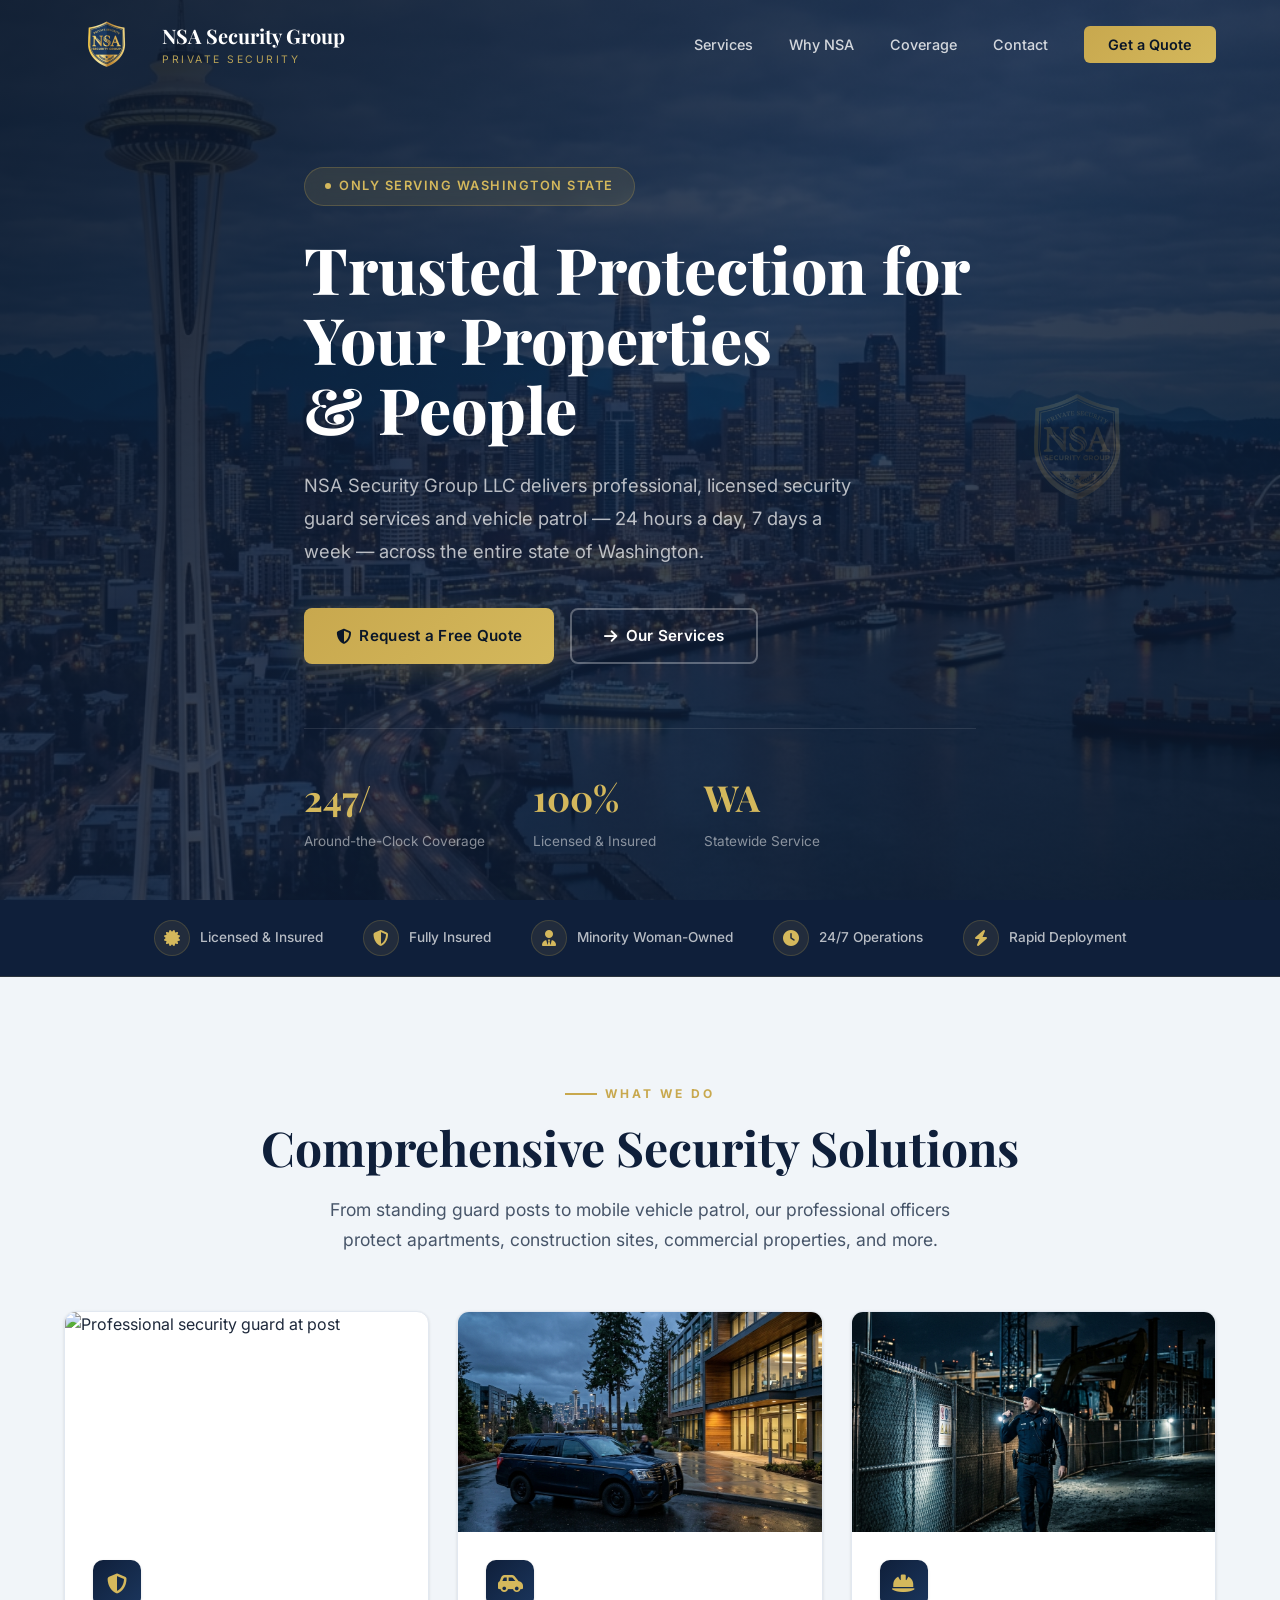
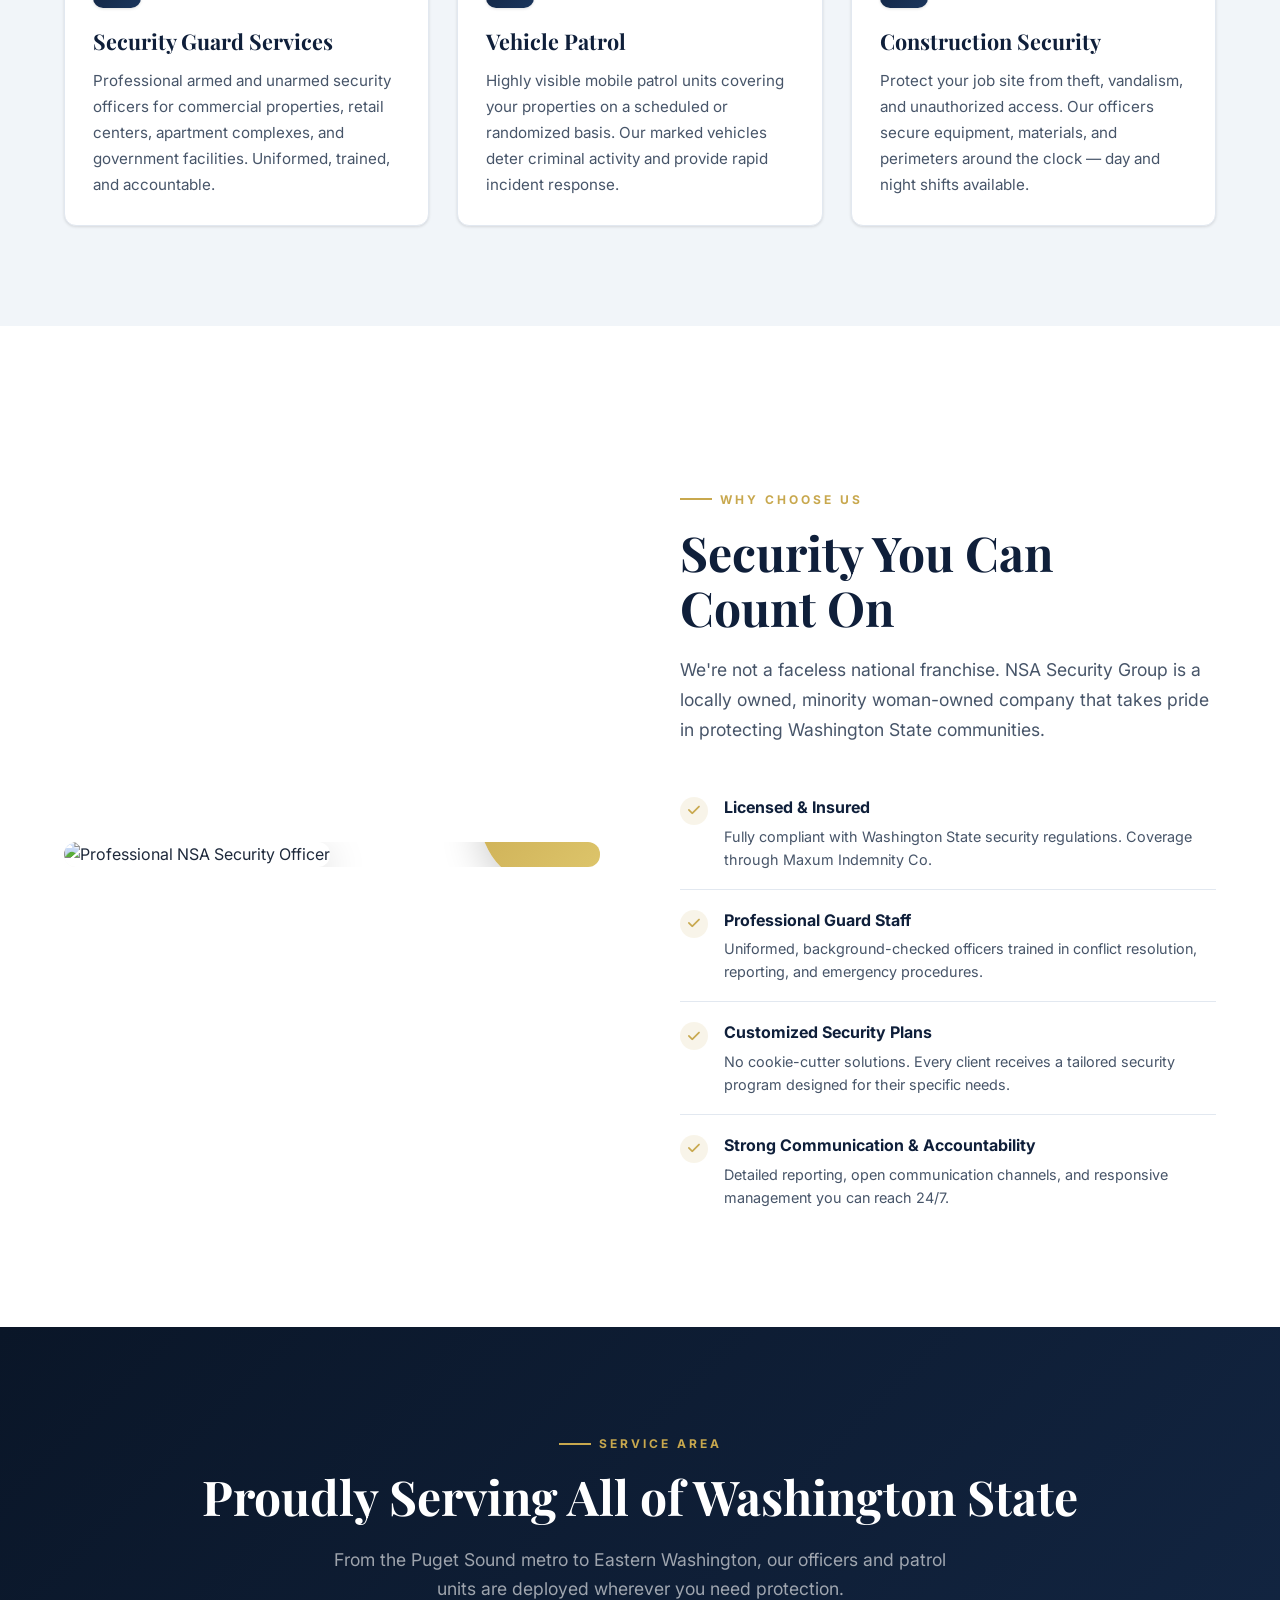
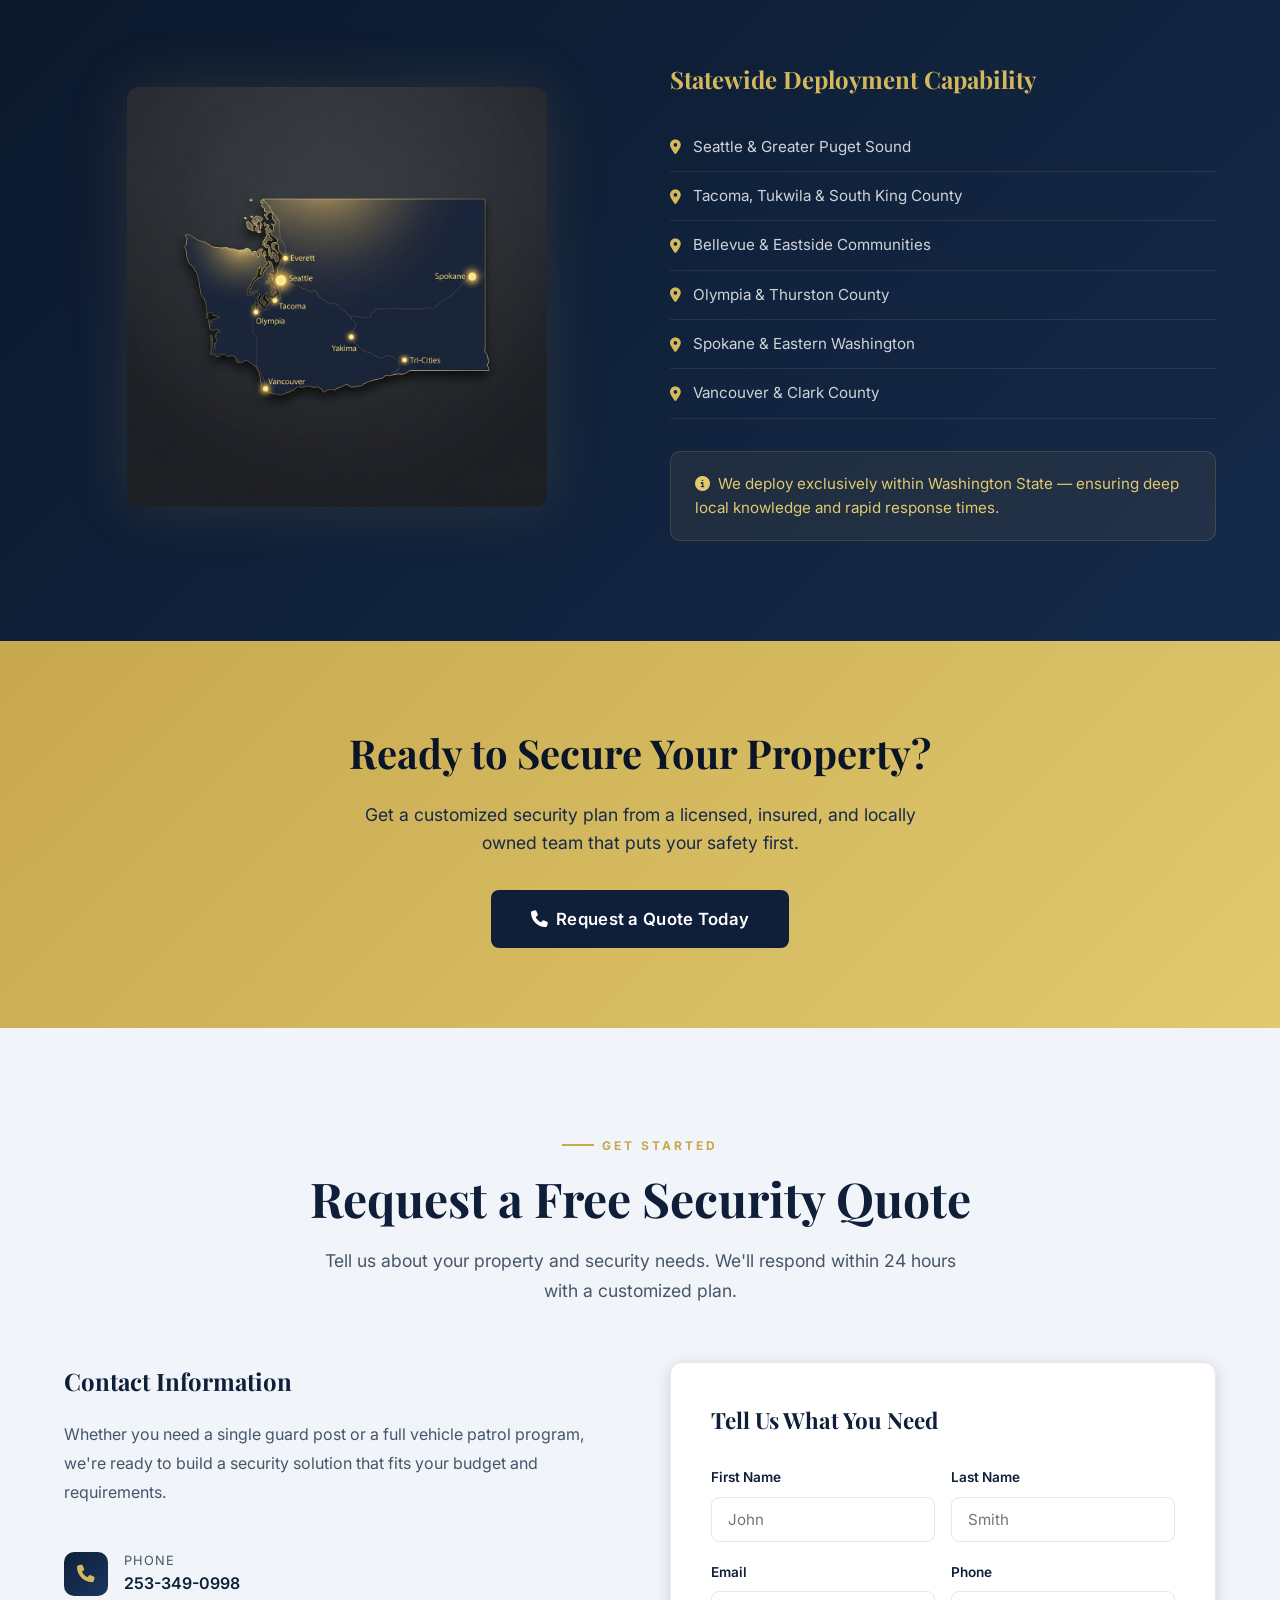
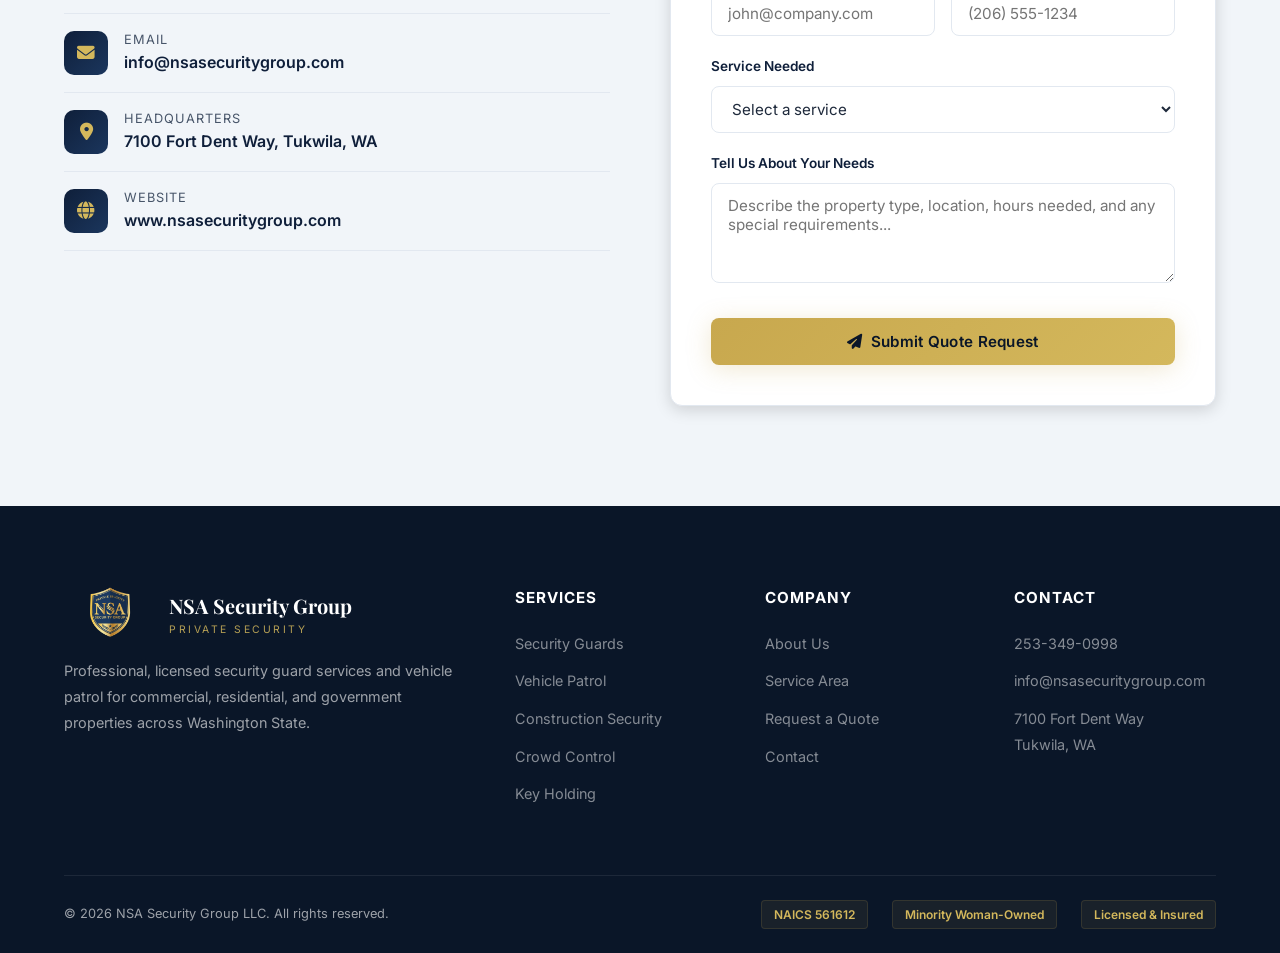
==== commit d9d1f305: "Fix phone number, remove bonded, fix website URL, update year to 2026" ====
--- a/index.html
+++ b/index.html
@@ -4,7 +4,7 @@
   <meta charset="UTF-8">
   <meta name="viewport" content="width=device-width, initial-scale=1.0">
   <title>NSA Security Group LLC — Professional Security Services | Washington State</title>
-  <meta name="description" content="NSA Security Group LLC provides licensed, bonded, and insured professional security guard services and vehicle patrol across Washington State. 24/7 coverage. Request a free quote today.">
+  <meta name="description" content="NSA Security Group LLC provides licensed and insured professional security guard services and vehicle patrol across Washington State. 24/7 coverage. Request a free quote today.">
   <link rel="stylesheet" href="styles.css">
   <link rel="stylesheet" href="https://cdnjs.cloudflare.com/ajax/libs/font-awesome/6.5.1/css/all.min.css">
 </head>
@@ -74,7 +74,7 @@
     <div class="trust-items">
       <div class="trust-item">
         <div class="trust-icon"><i class="fa-solid fa-certificate"></i></div>
-        Licensed &amp; Bonded
+        Licensed &amp; Insured
       </div>
       <div class="trust-item">
         <div class="trust-icon"><i class="fa-solid fa-shield-halved"></i></div>
@@ -153,7 +153,7 @@
           <li>
             <div class="why-check"><i class="fa-solid fa-check"></i></div>
             <div>
-              <h4>Licensed, Bonded &amp; Insured</h4>
+              <h4>Licensed &amp; Insured</h4>
               <p>Fully compliant with Washington State security regulations. Coverage through Maxum Indemnity Co.</p>
             </div>
           </li>
@@ -239,7 +239,7 @@
           <div class="contact-icon"><i class="fa-solid fa-phone"></i></div>
           <div>
             <div class="contact-item-label">Phone</div>
-            <div class="contact-item-value">233-349-0990</div>
+            <div class="contact-item-value">253-349-0998</div>
           </div>
         </div>
         <div class="contact-item">
@@ -260,7 +260,7 @@
           <div class="contact-icon"><i class="fa-solid fa-globe"></i></div>
           <div>
             <div class="contact-item-label">Website</div>
-            <div class="contact-item-value">www.nsasecurity.com</div>
+            <div class="contact-item-value">www.nsasecuritygroup.com</div>
           </div>
         </div>
       </div>
@@ -347,18 +347,18 @@
       <div>
         <h4>Contact</h4>
         <ul>
-          <li><a href="tel:2333490990">233-349-0990</a></li>
+          <li><a href="tel:2533490998">253-349-0998</a></li>
           <li><a href="mailto:info@nsasecuritygroup.com">info@nsasecuritygroup.com</a></li>
           <li><a href="#">7100 Fort Dent Way<br>Tukwila, WA</a></li>
         </ul>
       </div>
     </div>
     <div class="footer-bottom">
-      <div>&copy; 2025 NSA Security Group LLC. All rights reserved.</div>
+      <div>&copy; 2026 NSA Security Group LLC. All rights reserved.</div>
       <div class="footer-certs">
         <span class="footer-cert">NAICS 561612</span>
         <span class="footer-cert">Minority Woman-Owned</span>
-        <span class="footer-cert">Licensed &amp; Bonded</span>
+        <span class="footer-cert">Licensed &amp; Insured</span>
       </div>
     </div>
   </div>
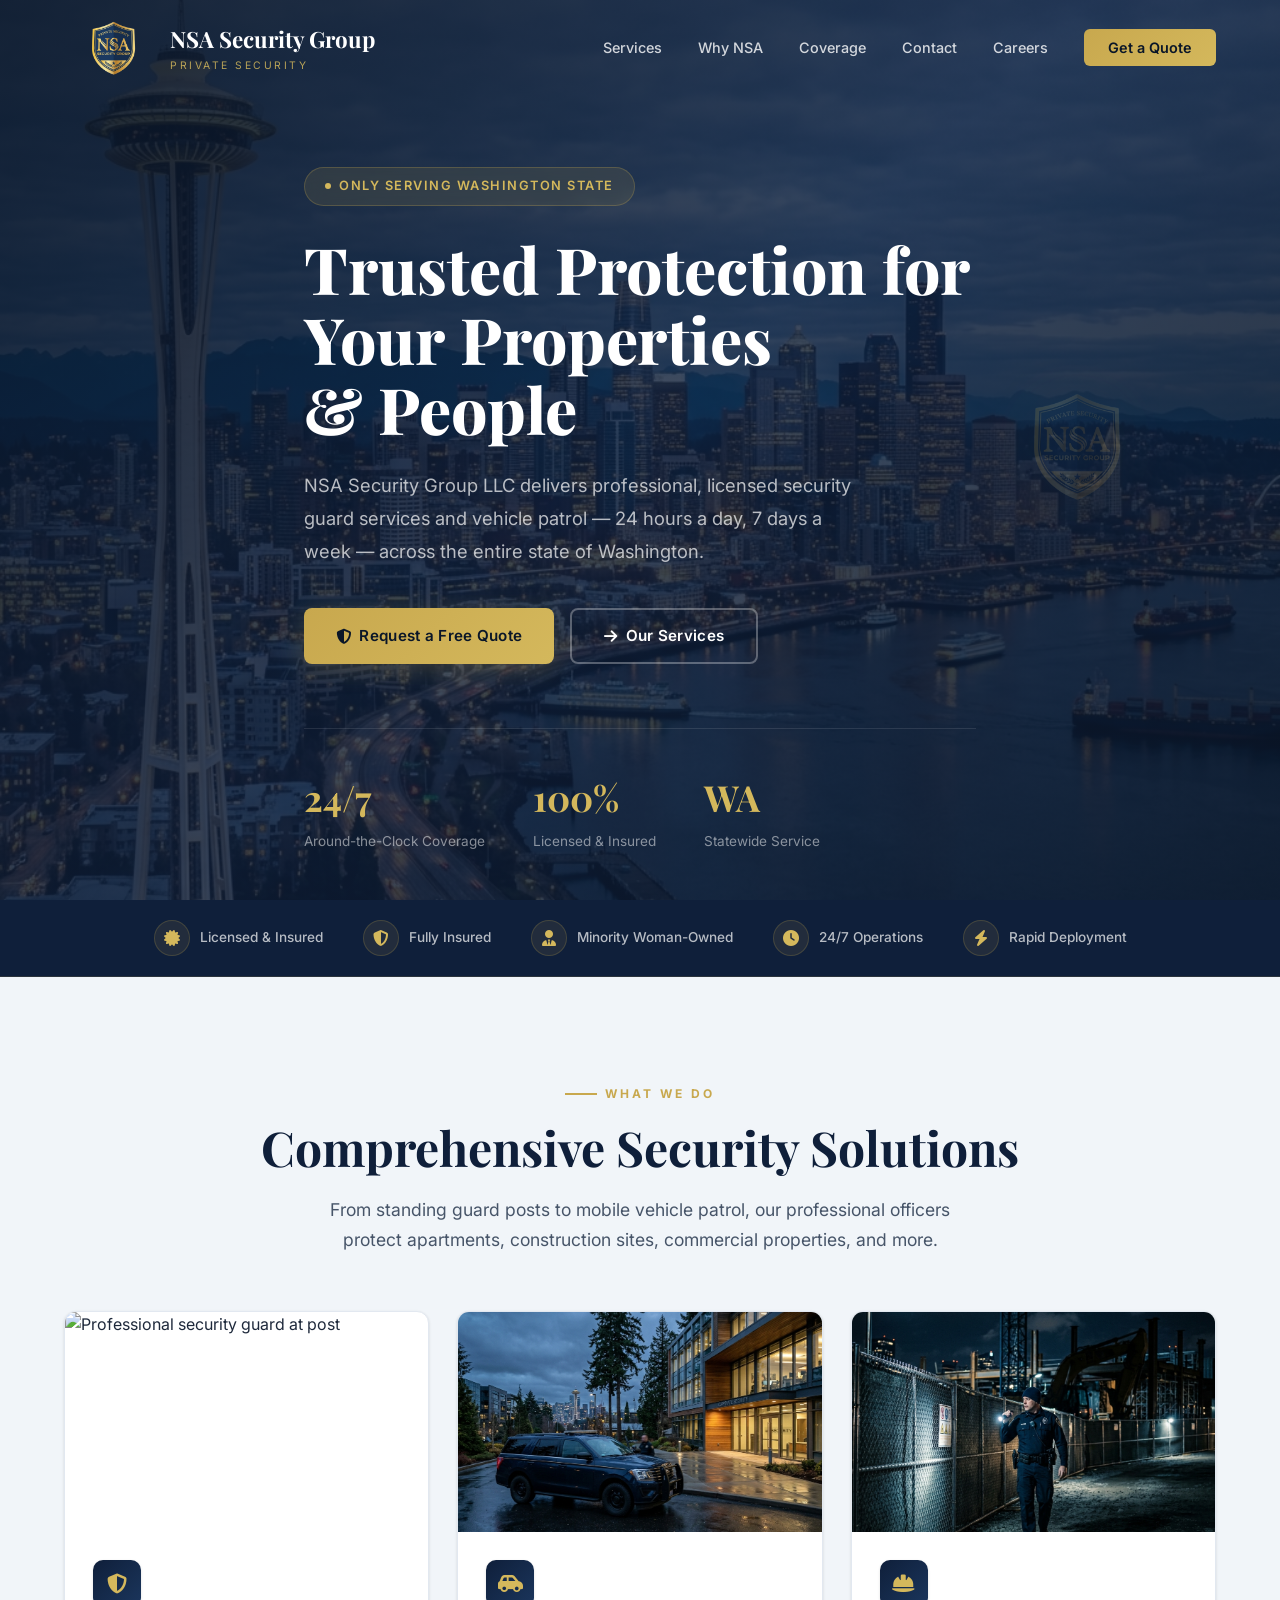
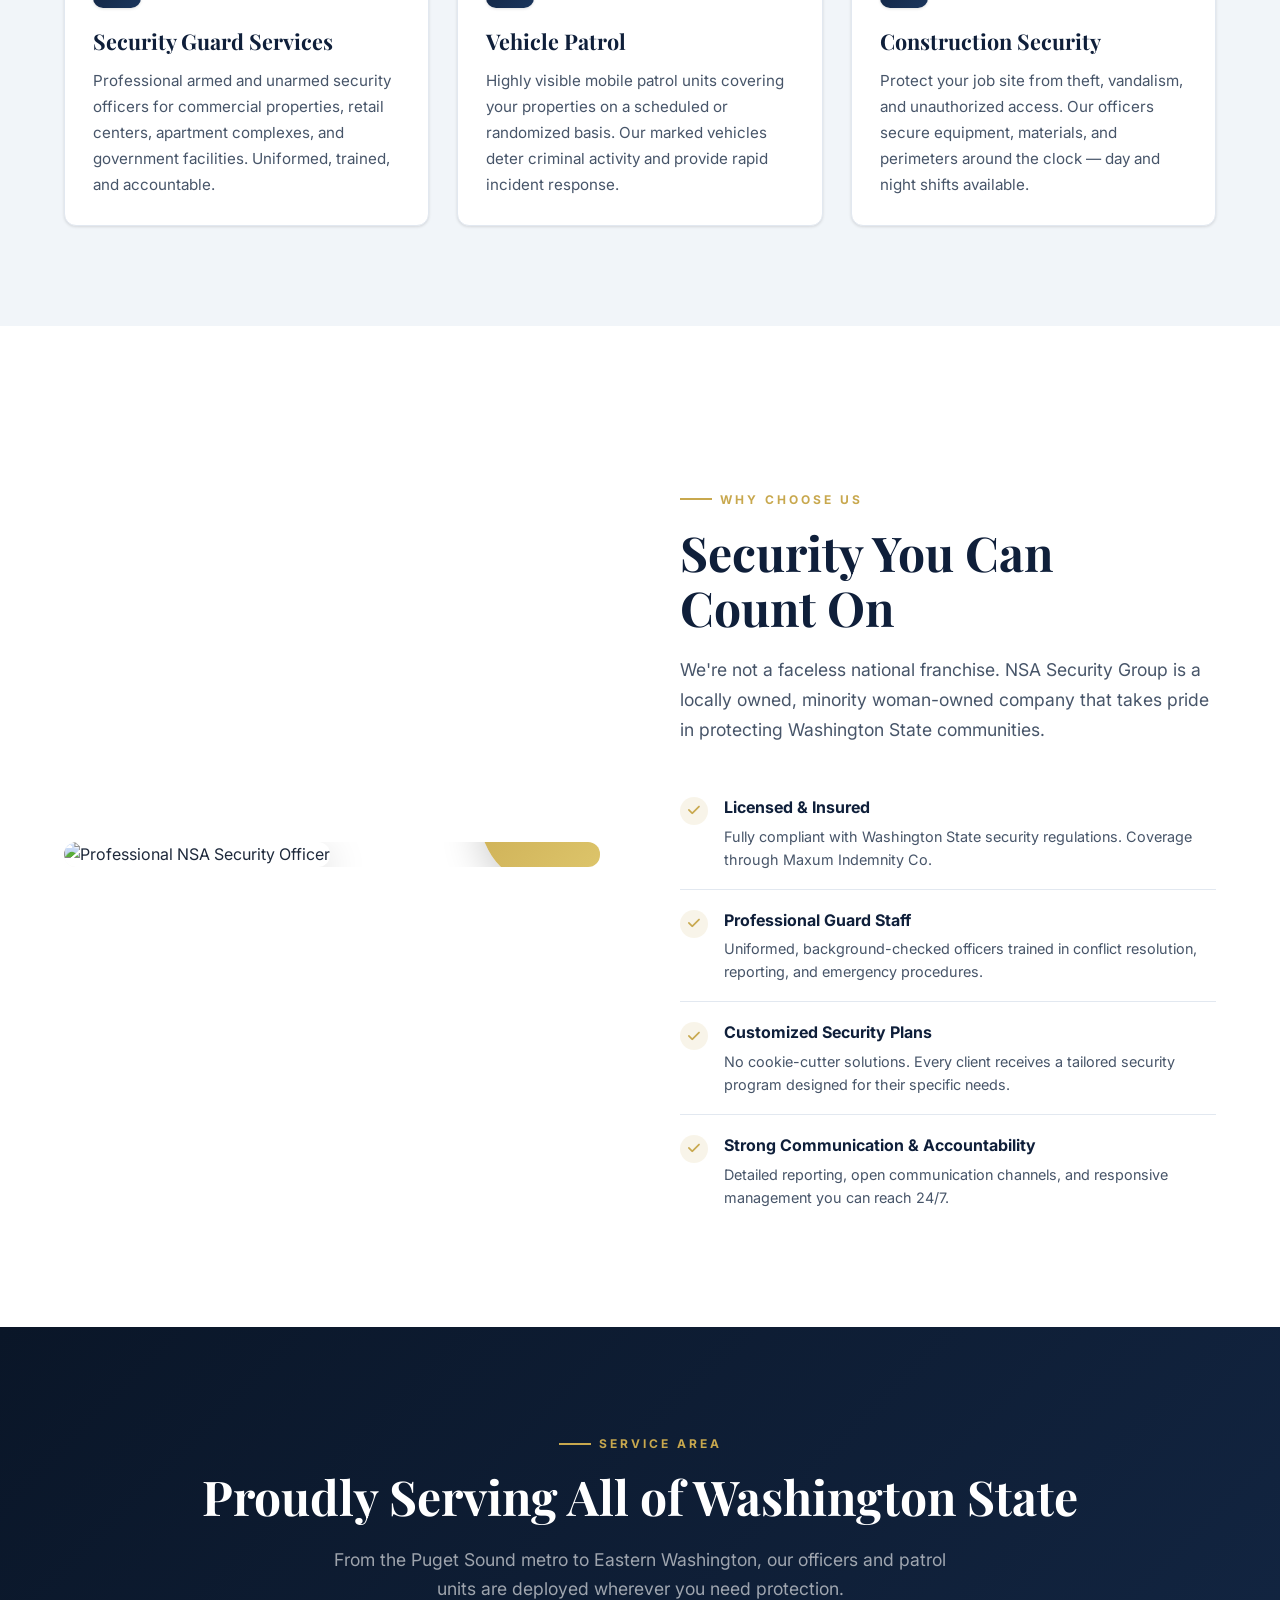
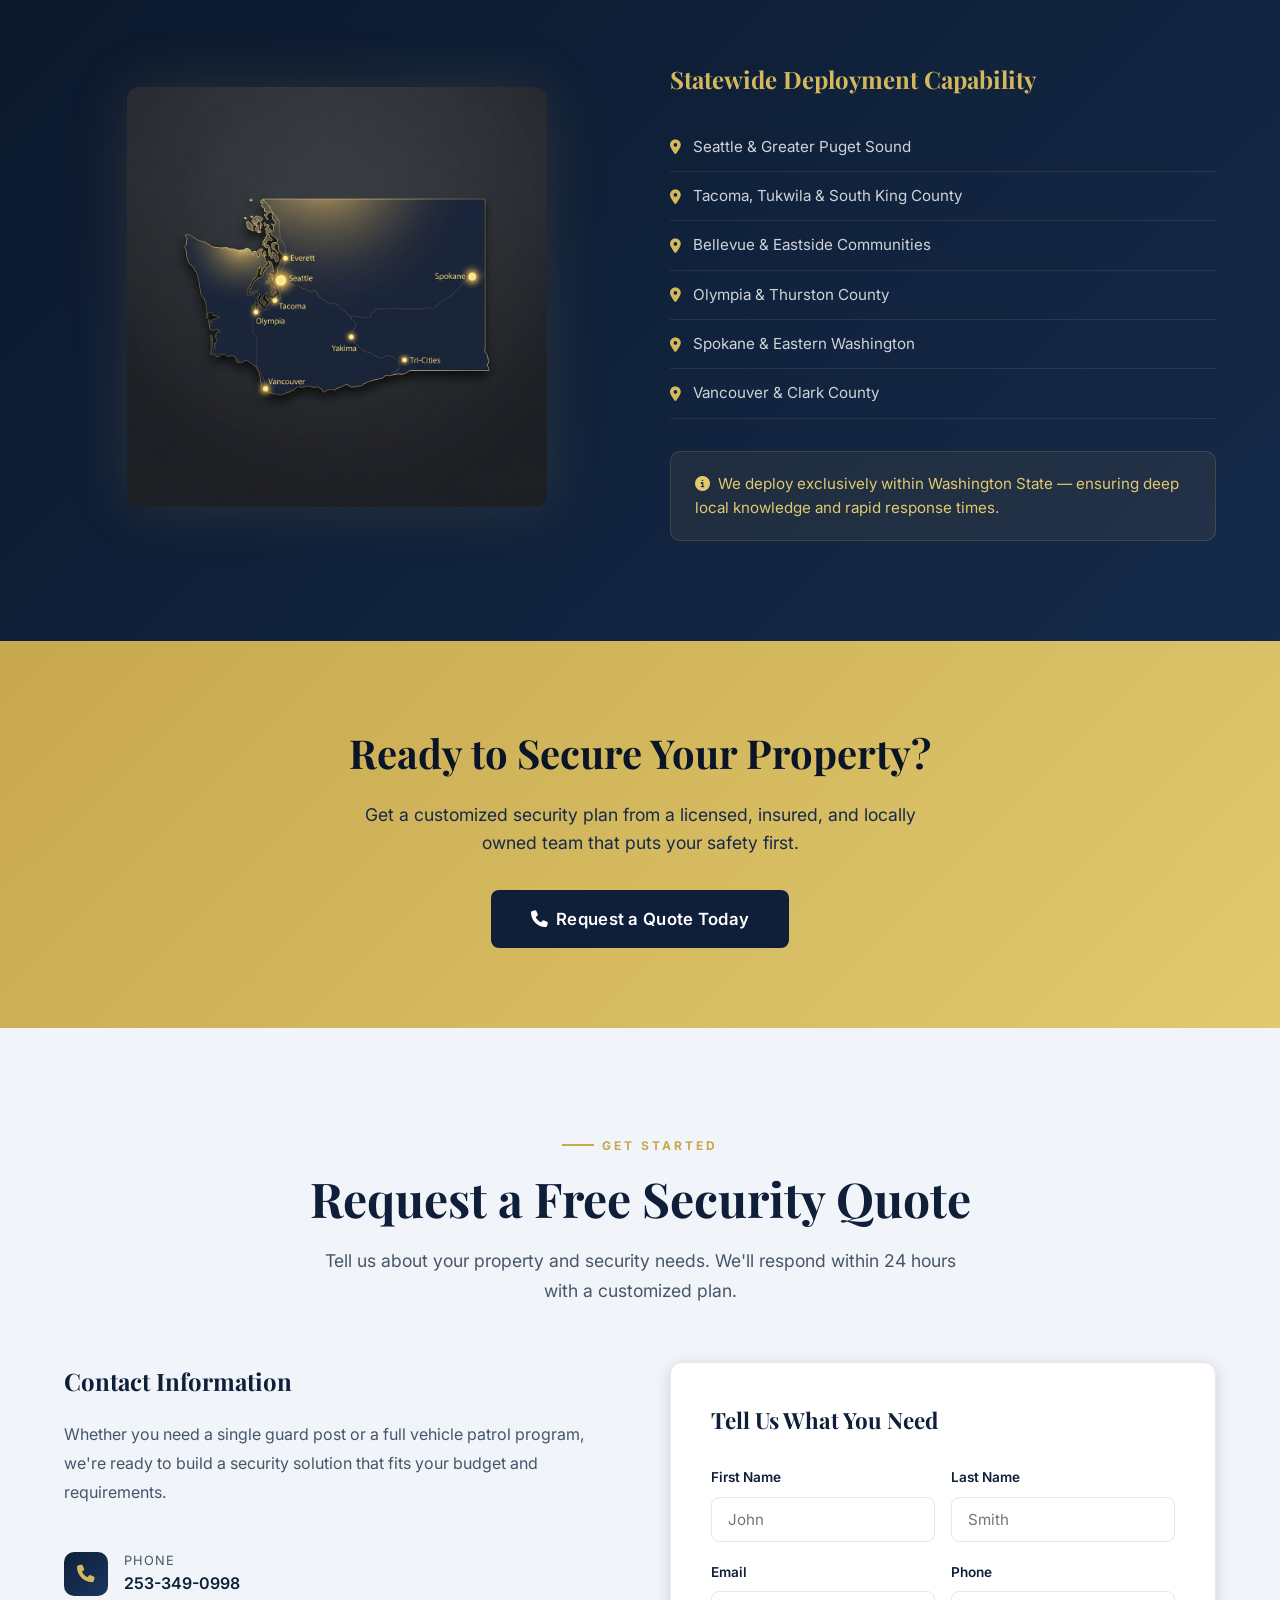
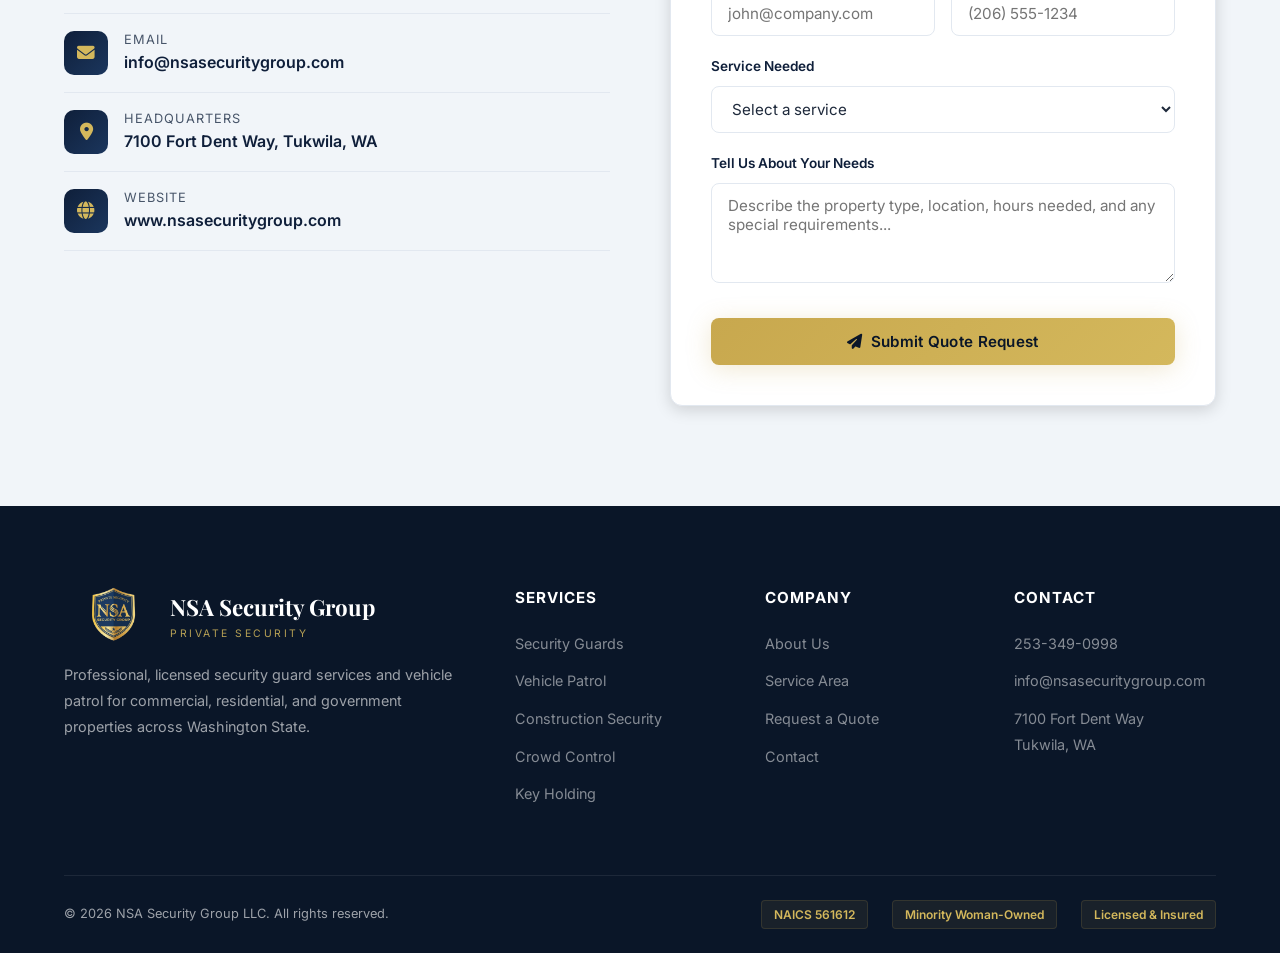
==== commit 4f9b8d57: "Fix 24/7 display, tighten logo spacing, add careers page" ====
--- a/index.html
+++ b/index.html
@@ -25,6 +25,7 @@
       <li><a href="#why-nsa">Why NSA</a></li>
       <li><a href="#coverage">Coverage</a></li>
       <li><a href="#contact">Contact</a></li>
+      <li><a href="careers.html">Careers</a></li>
       <li><a href="#quote" class="nav-cta">Get a Quote</a></li>
     </ul>
     <button class="nav-toggle" id="navToggle" aria-label="Toggle menu">
--- a/styles.css
+++ b/styles.css
@@ -110,11 +110,11 @@
   display: flex; align-items: center; justify-content: space-between;
 }
 .nav-logo {
-  display: flex; align-items: center; gap: 12px;
+  display: flex; align-items: center; gap: 6px;
   text-decoration: none; color: var(--white);
 }
-.nav-logo img { height: 48px; width: auto; }
-.nav-logo-text { font-family: var(--font-heading); font-size: 1.25rem; font-weight: 700; }
+.nav-logo img { height: 56px; width: auto; }
+.nav-logo-text { font-family: var(--font-heading); font-size: 1.4rem; font-weight: 700; }
 .nav-logo-sub { font-size: .65rem; letter-spacing: 2.5px; text-transform: uppercase; color: var(--gold-400); opacity: .85; }
 
 .nav-links { display: flex; align-items: center; gap: 36px; list-style: none; }
@@ -408,7 +408,7 @@
   gap: 48px;
 }
 .footer-brand p { margin-top: 16px; font-size: .9rem; line-height: 1.8; }
-.footer-brand img { height: 52px; margin-bottom: 4px; }
+.footer-brand img { height: 56px; margin-bottom: 4px; }
 .footer h4 {
   color: var(--white); font-size: .95rem; font-weight: 700;
   margin-bottom: 20px; text-transform: uppercase; letter-spacing: 1px;
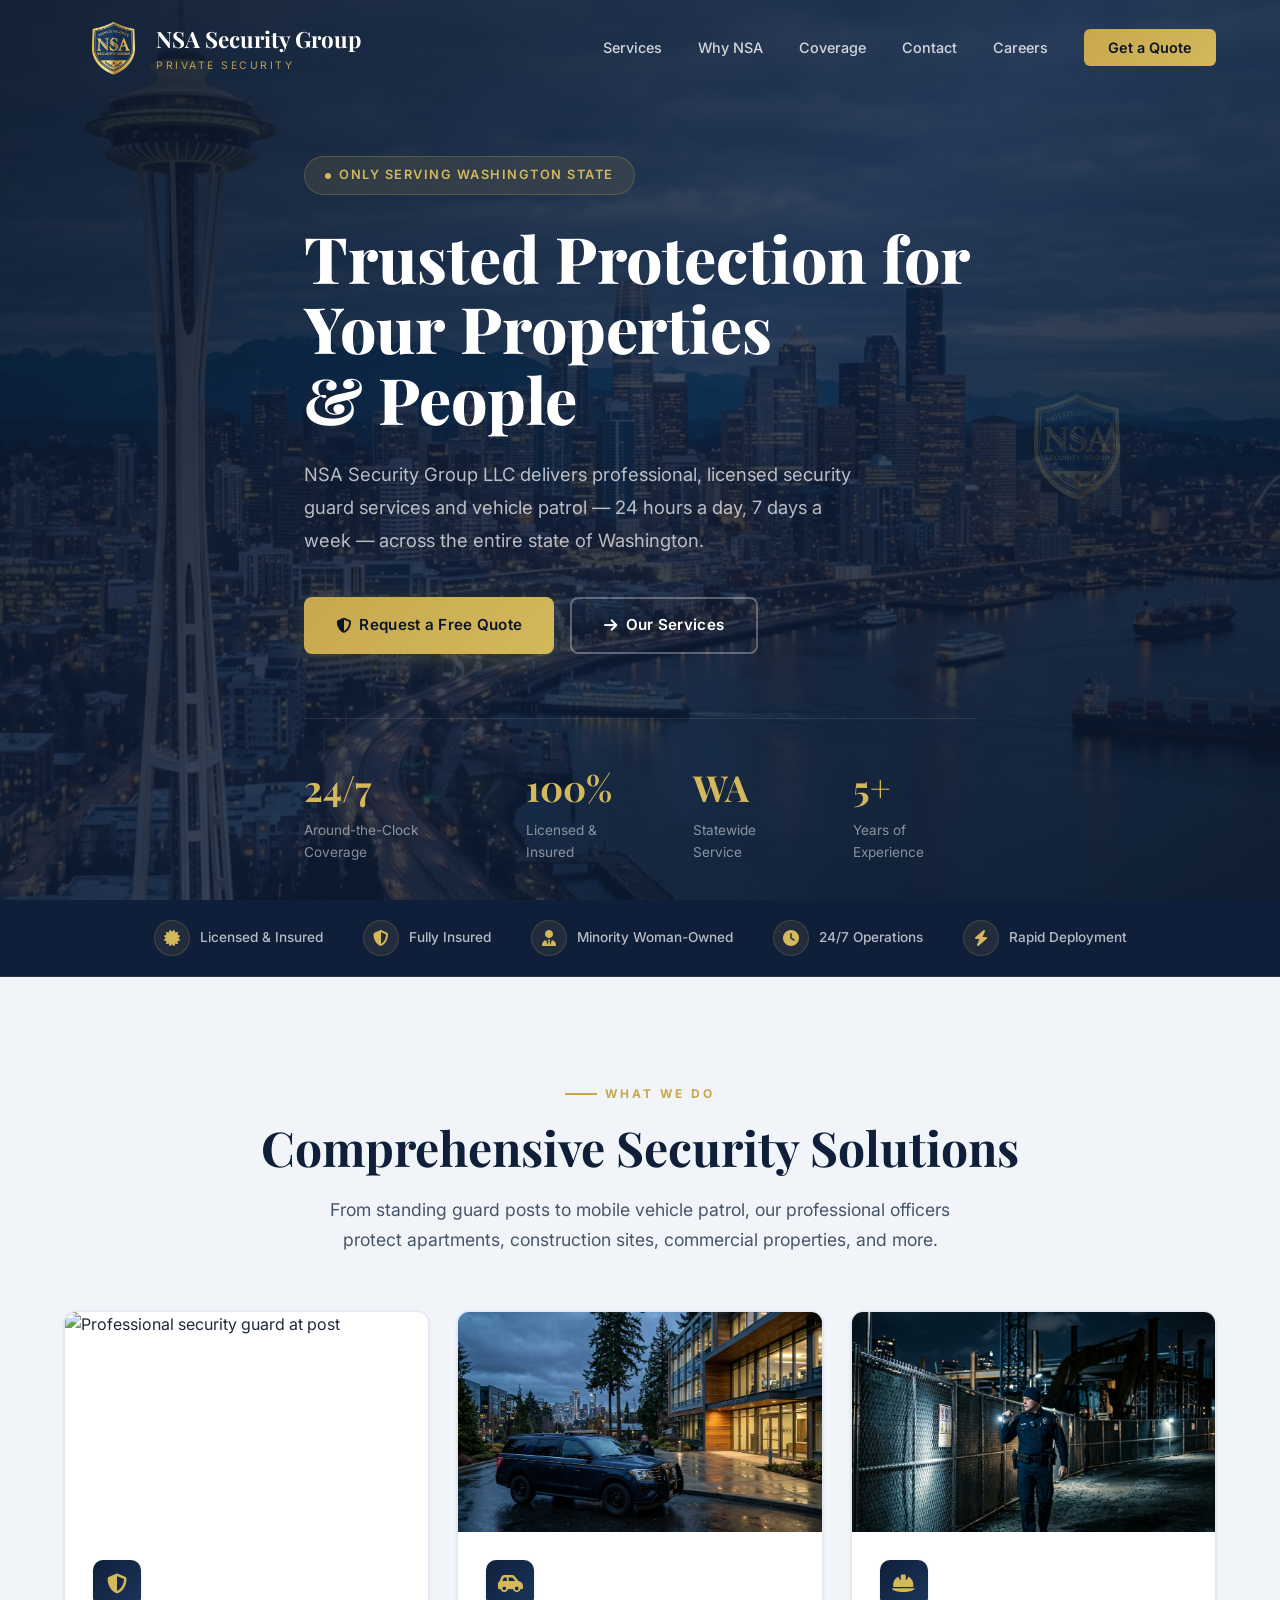
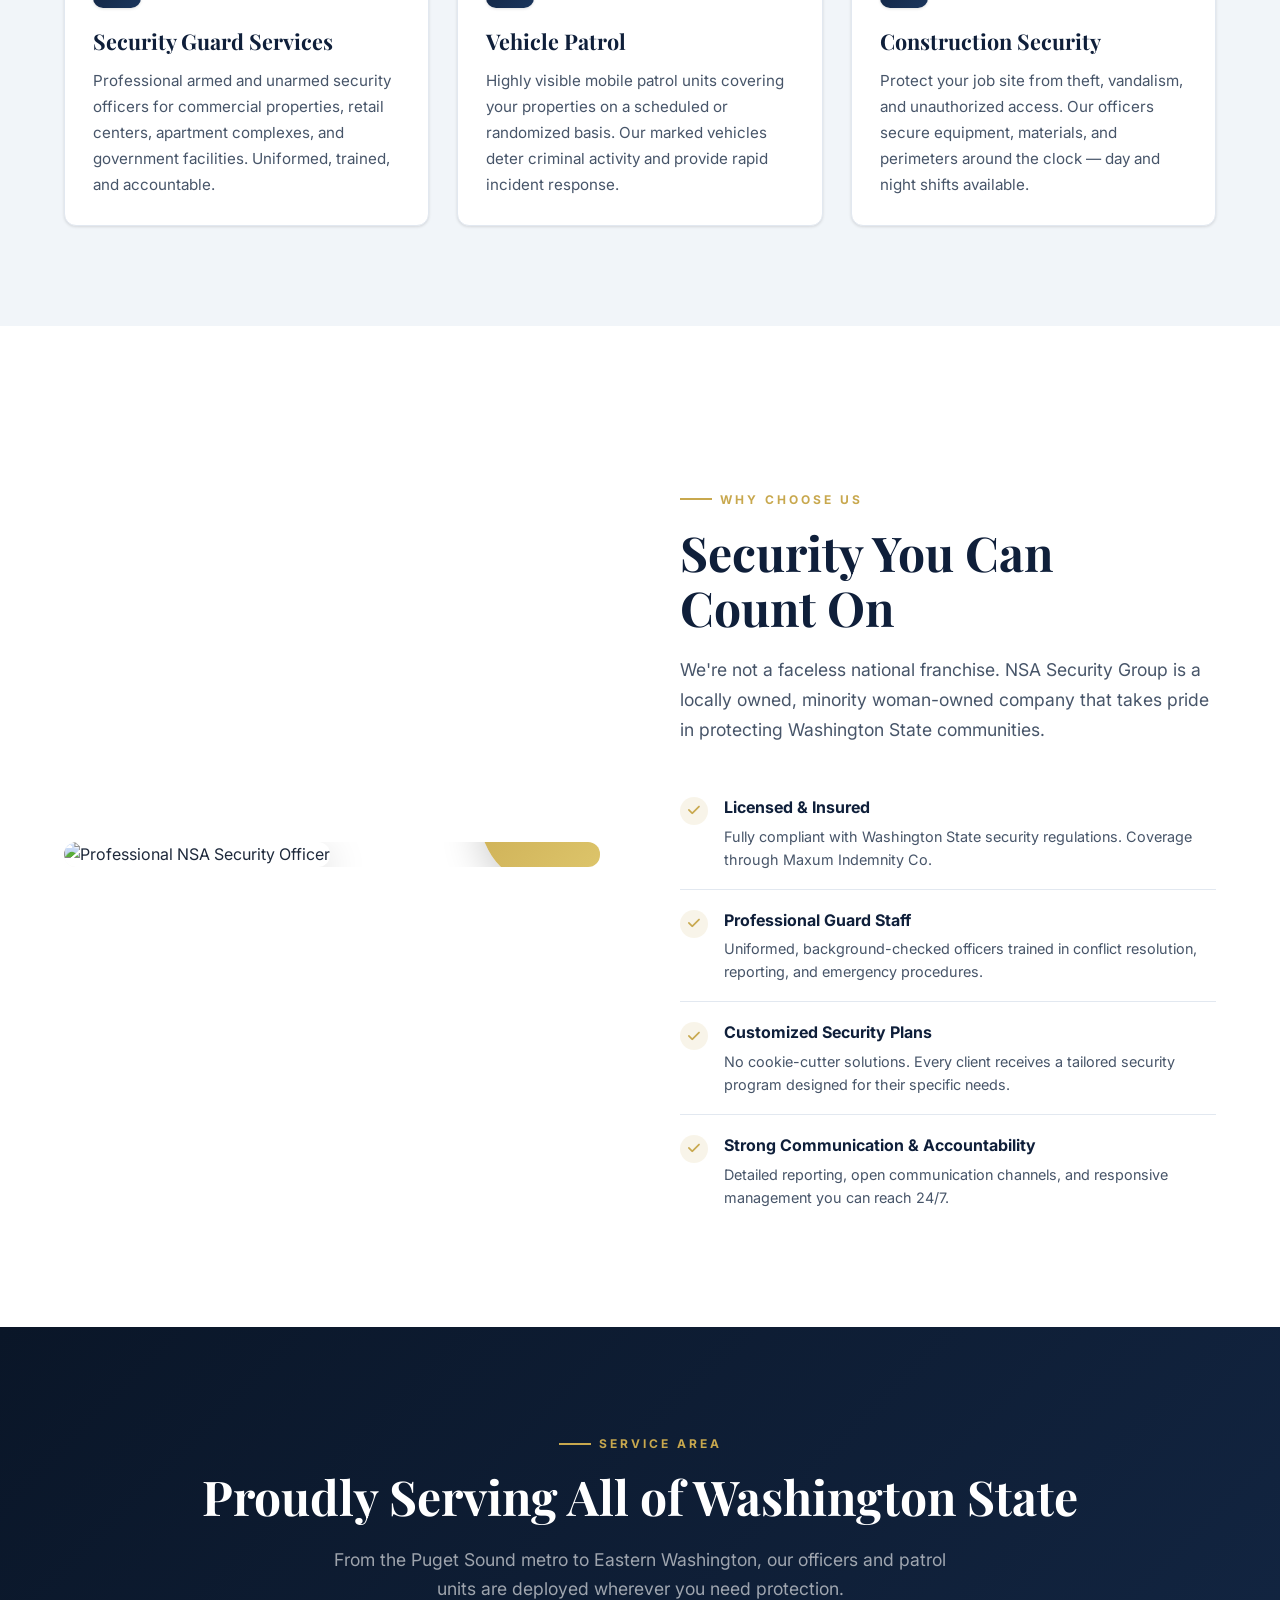
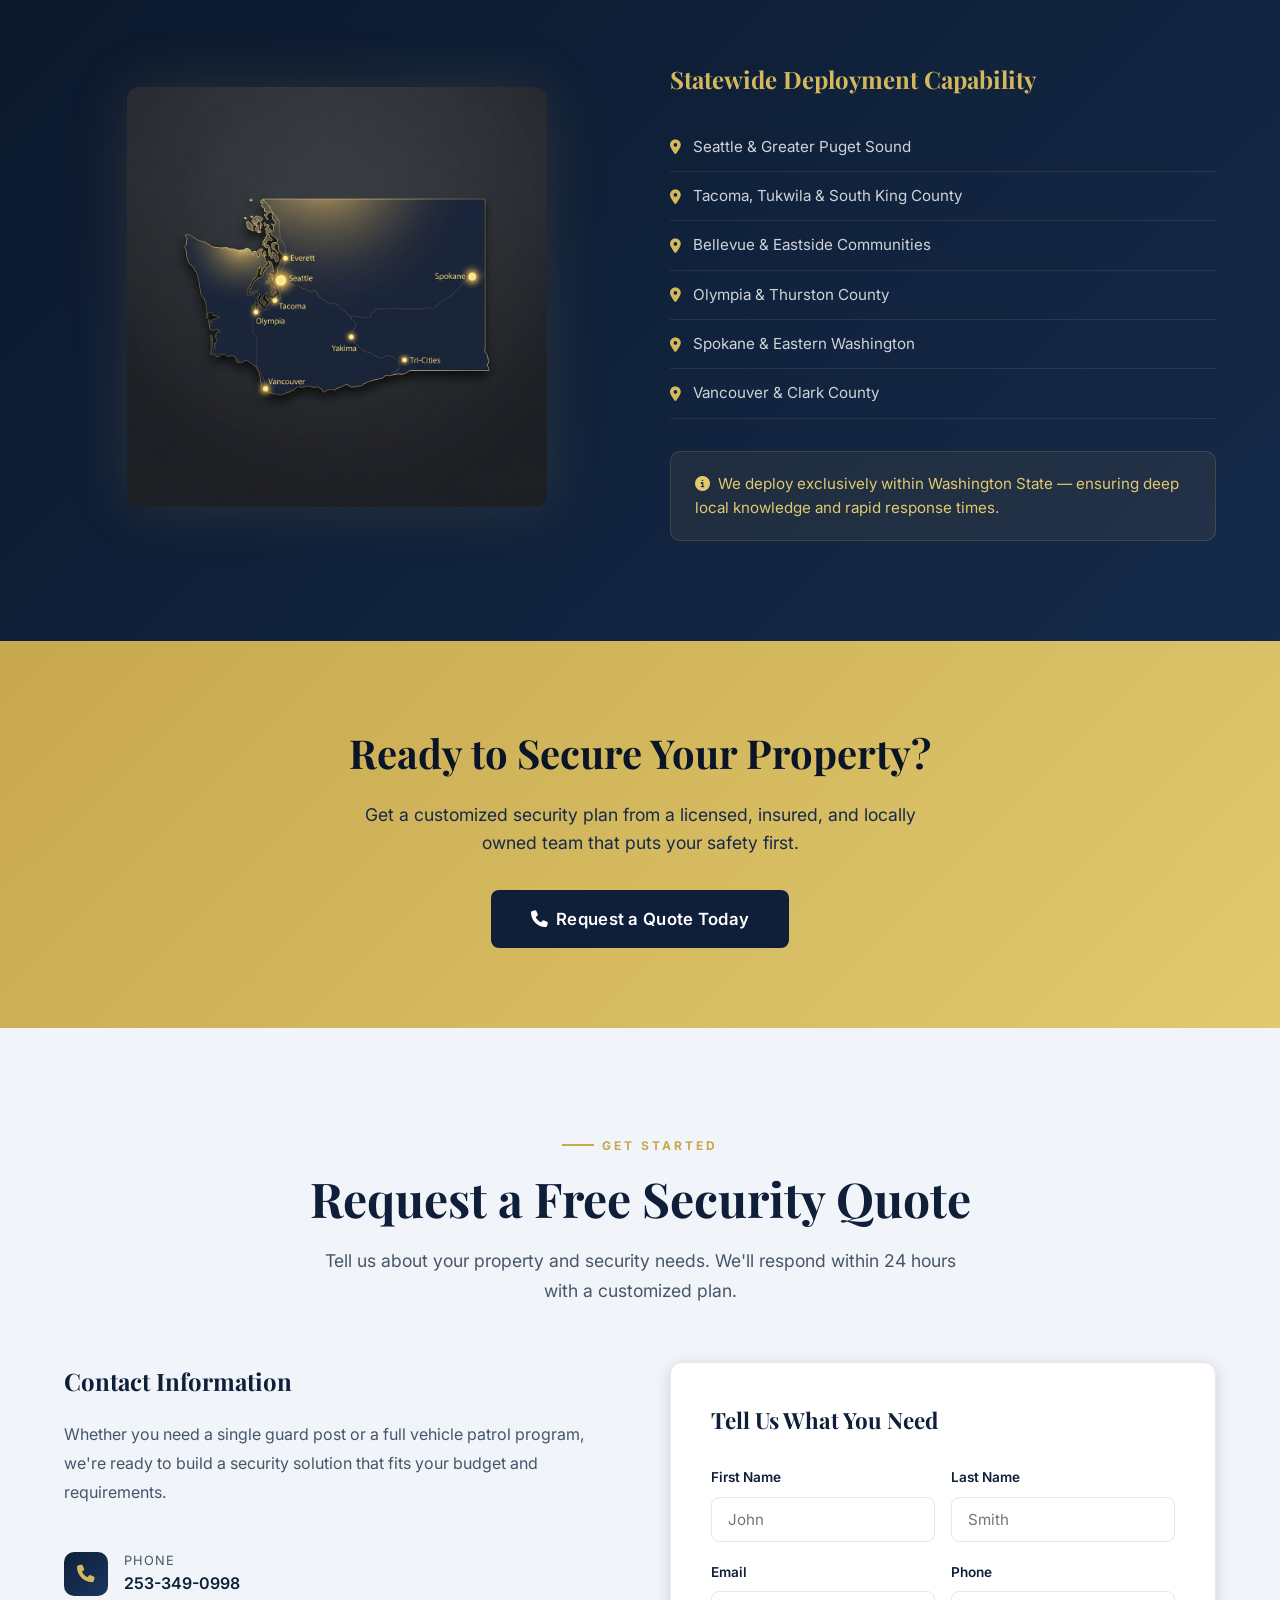
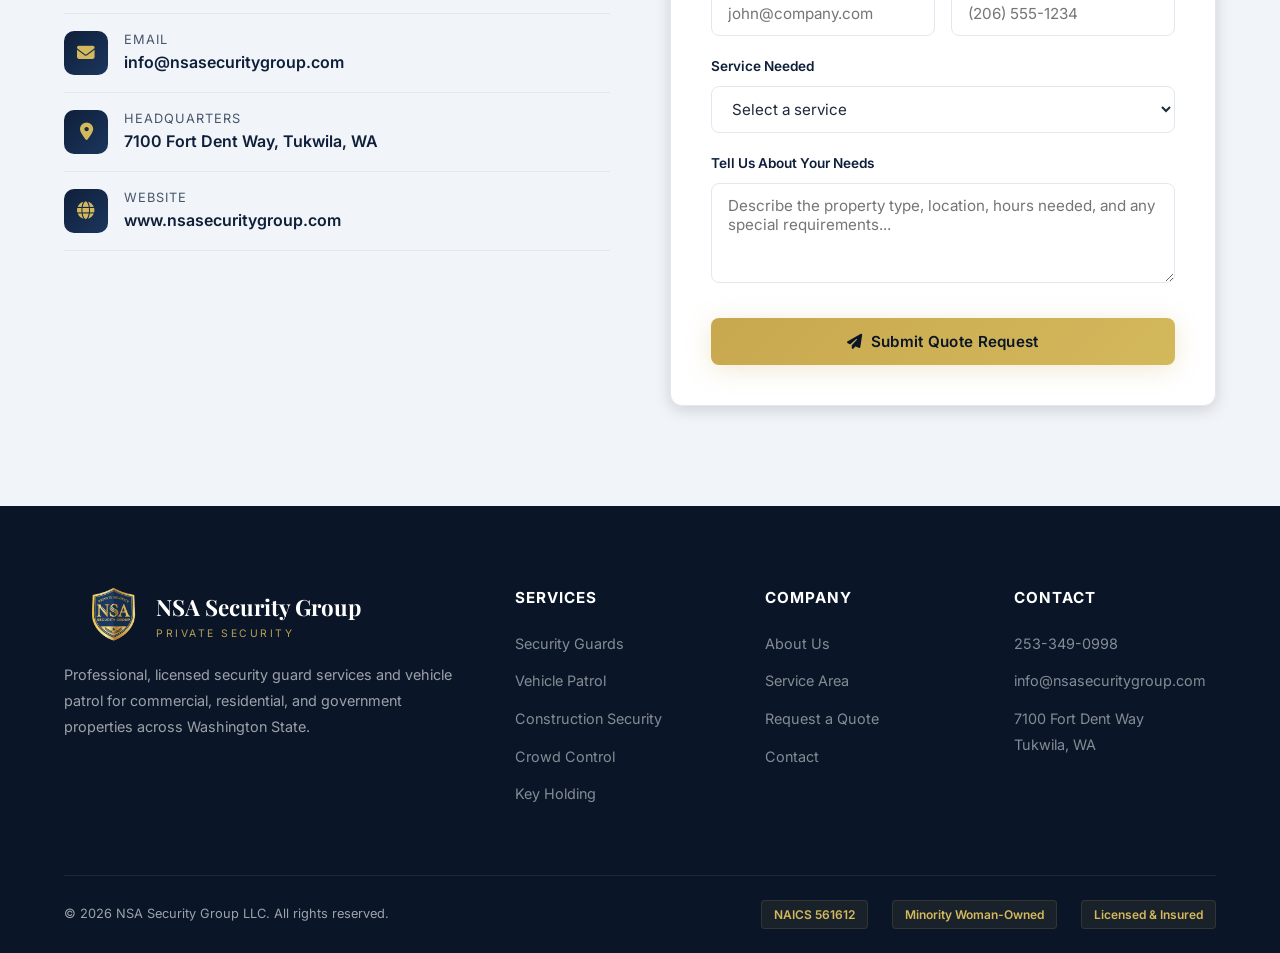
==== commit 0eb8db6b: "Add 4th hero stat, tighten logo gap, fix form submissions to Netlify" ====
--- a/index.html
+++ b/index.html
@@ -65,6 +65,10 @@
         <div class="hero-stat-value">WA</div>
         <div class="hero-stat-label">Statewide Service</div>
       </div>
+      <div>
+        <div class="hero-stat-value">5+</div>
+        <div class="hero-stat-label">Years of Experience</div>
+      </div>
     </div>
   </div>
 </section>
--- a/styles.css
+++ b/styles.css
@@ -110,10 +110,10 @@
   display: flex; align-items: center; justify-content: space-between;
 }
 .nav-logo {
-  display: flex; align-items: center; gap: 6px;
+  display: flex; align-items: center; gap: 0;
   text-decoration: none; color: var(--white);
 }
-.nav-logo img { height: 56px; width: auto; }
+.nav-logo img { height: 56px; width: auto; margin-right: -8px; }
 .nav-logo-text { font-family: var(--font-heading); font-size: 1.4rem; font-weight: 700; }
 .nav-logo-sub { font-size: .65rem; letter-spacing: 2.5px; text-transform: uppercase; color: var(--gold-400); opacity: .85; }
 
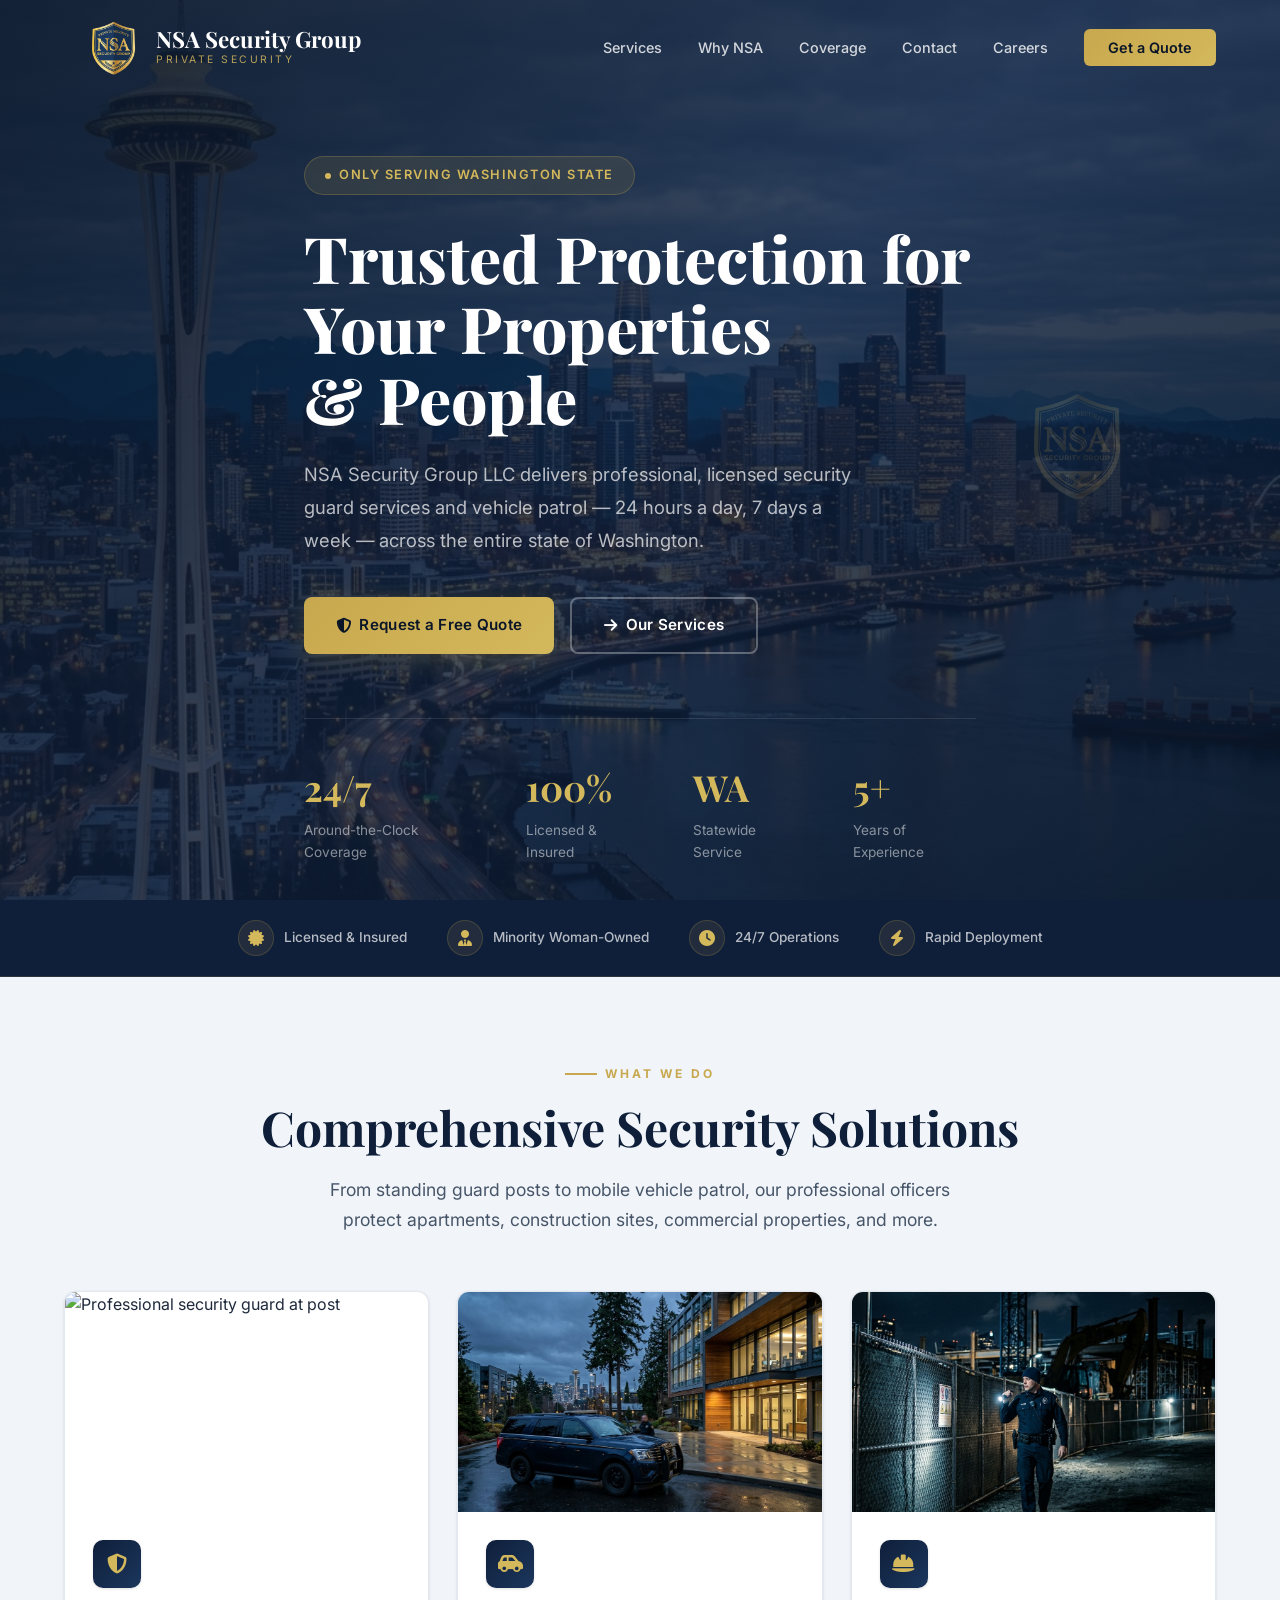
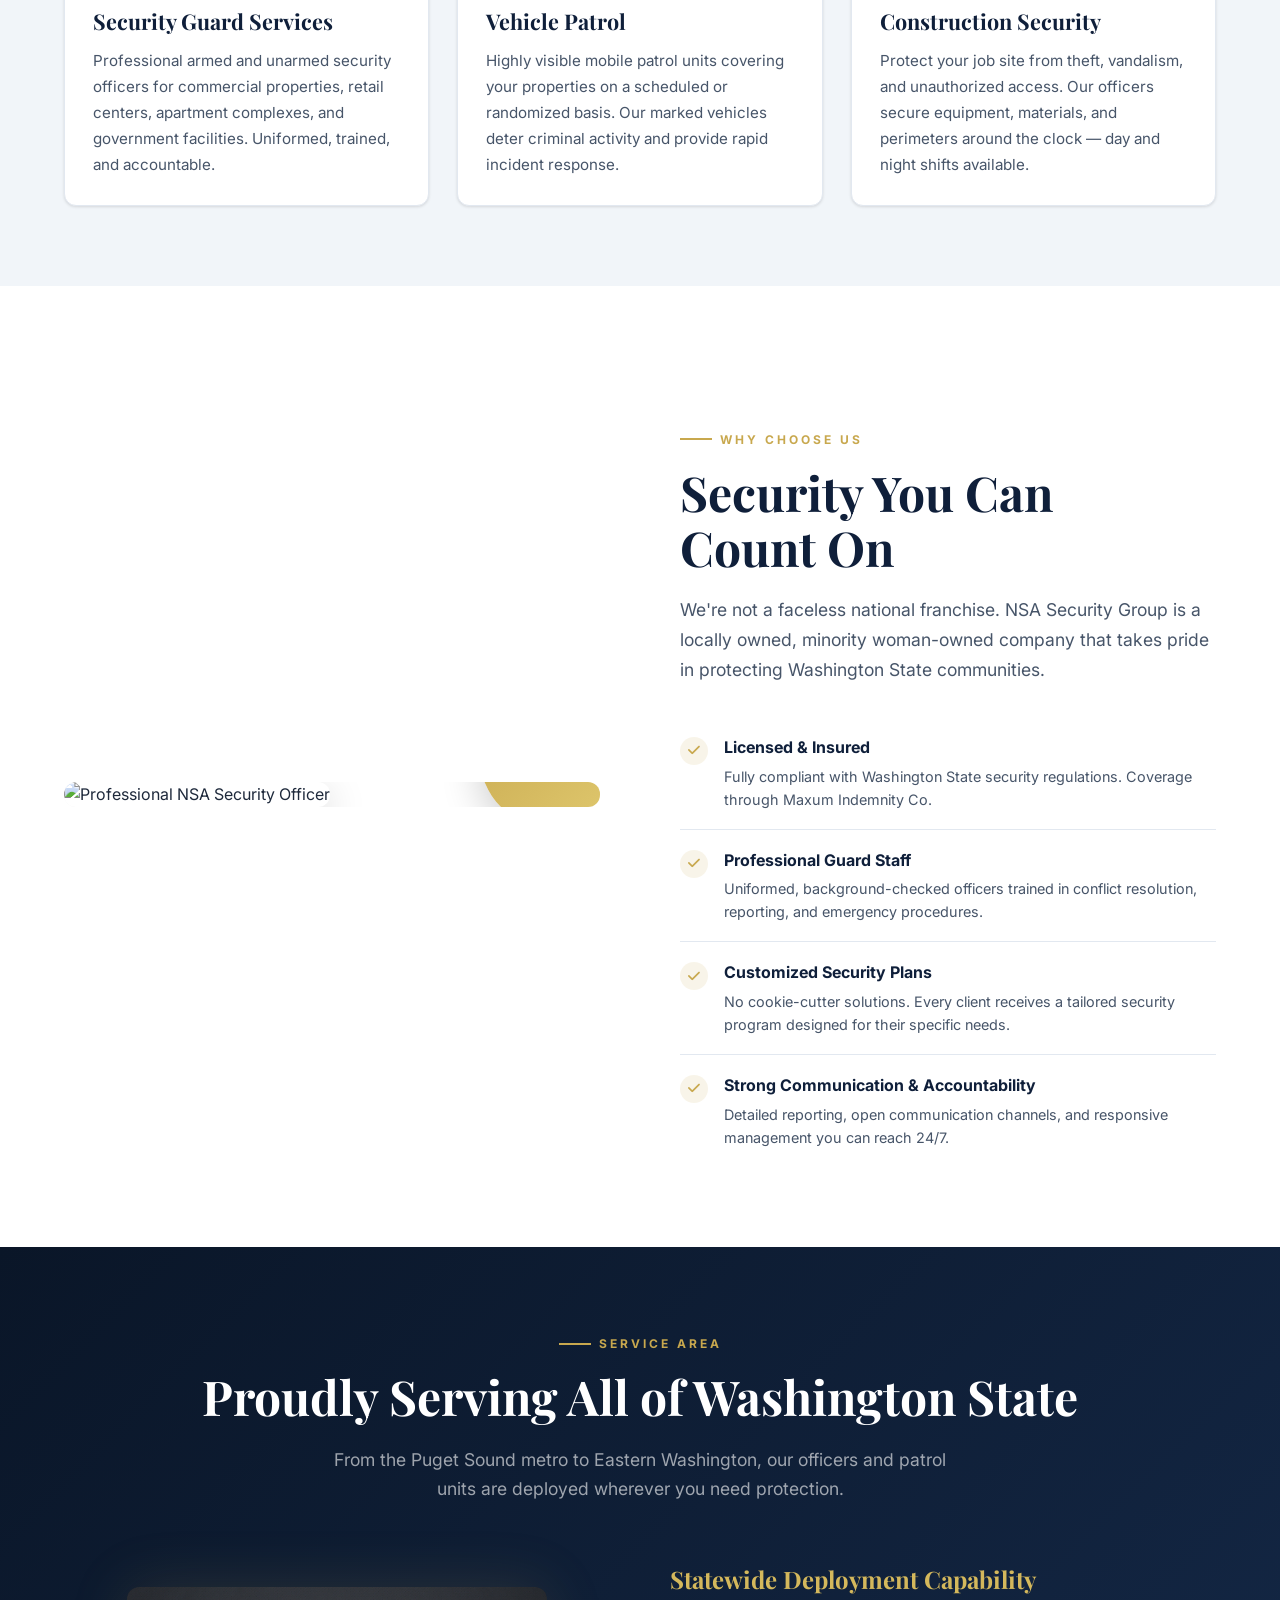
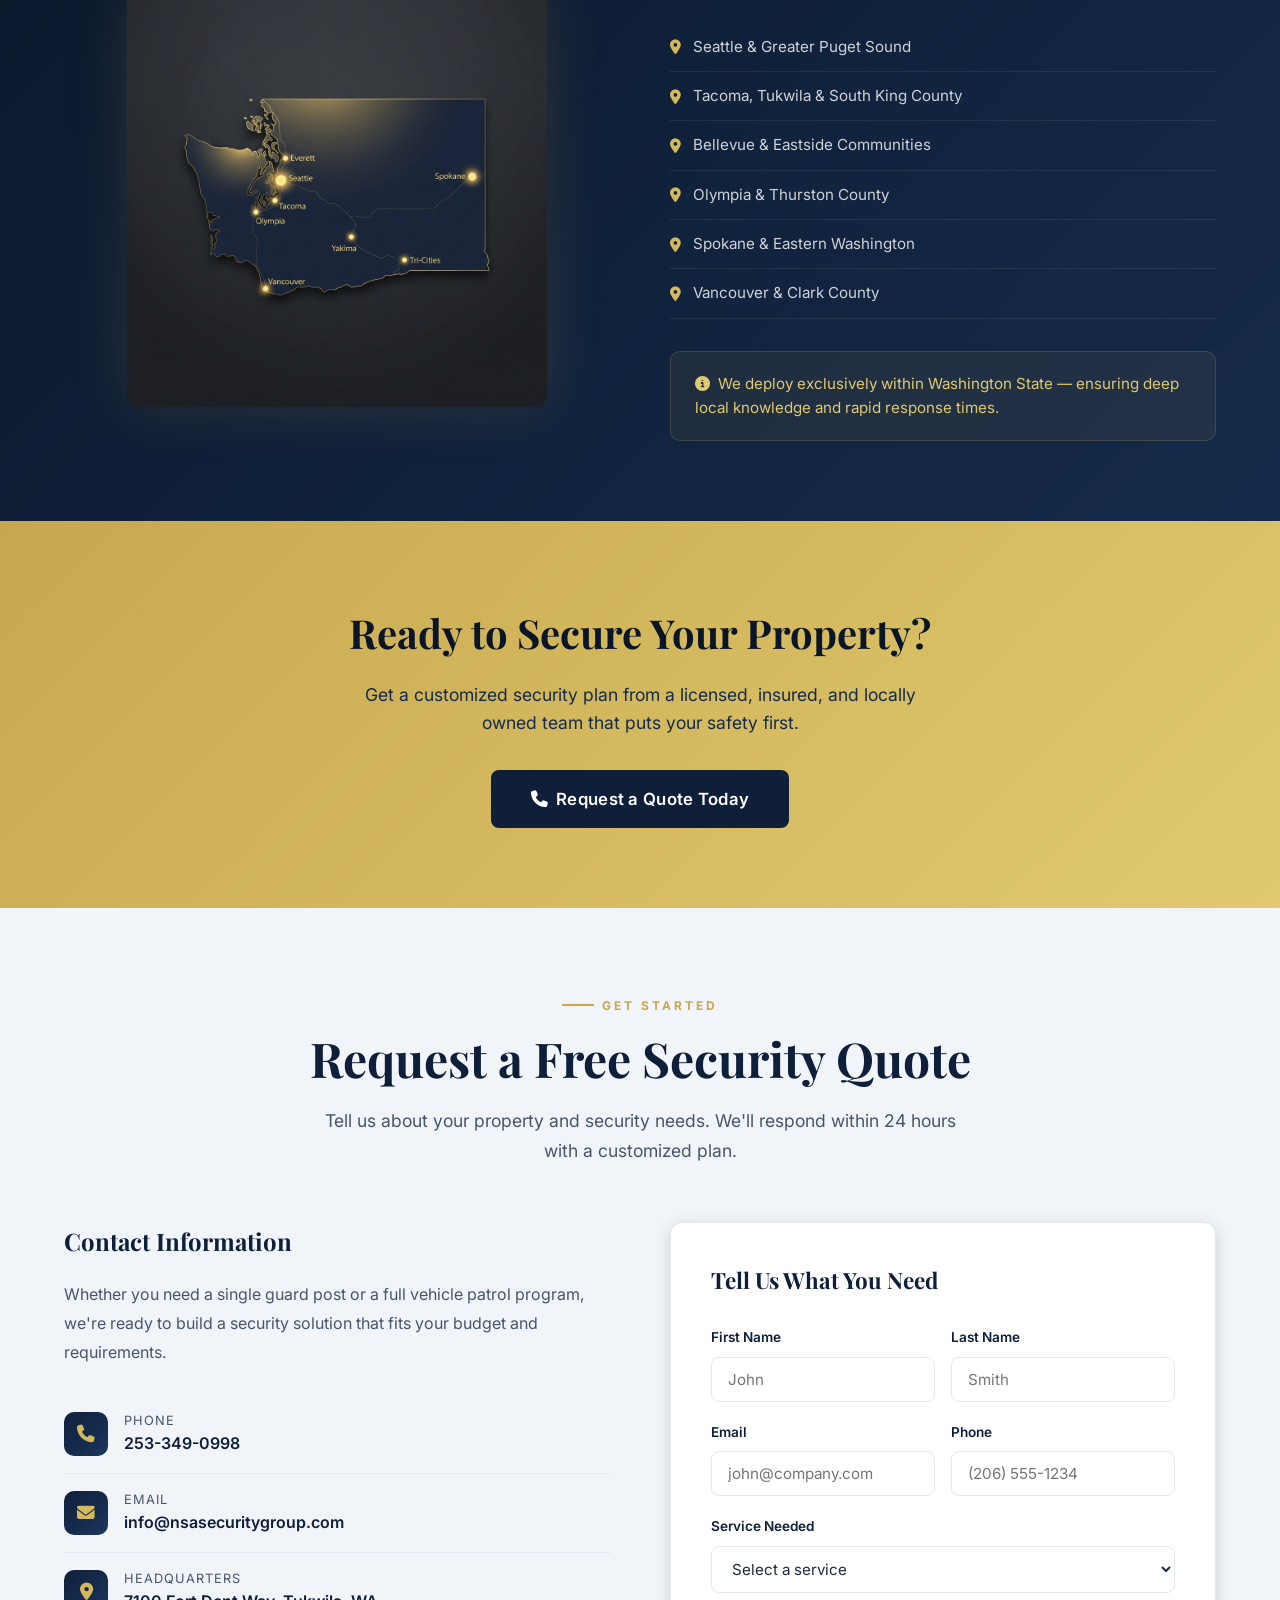
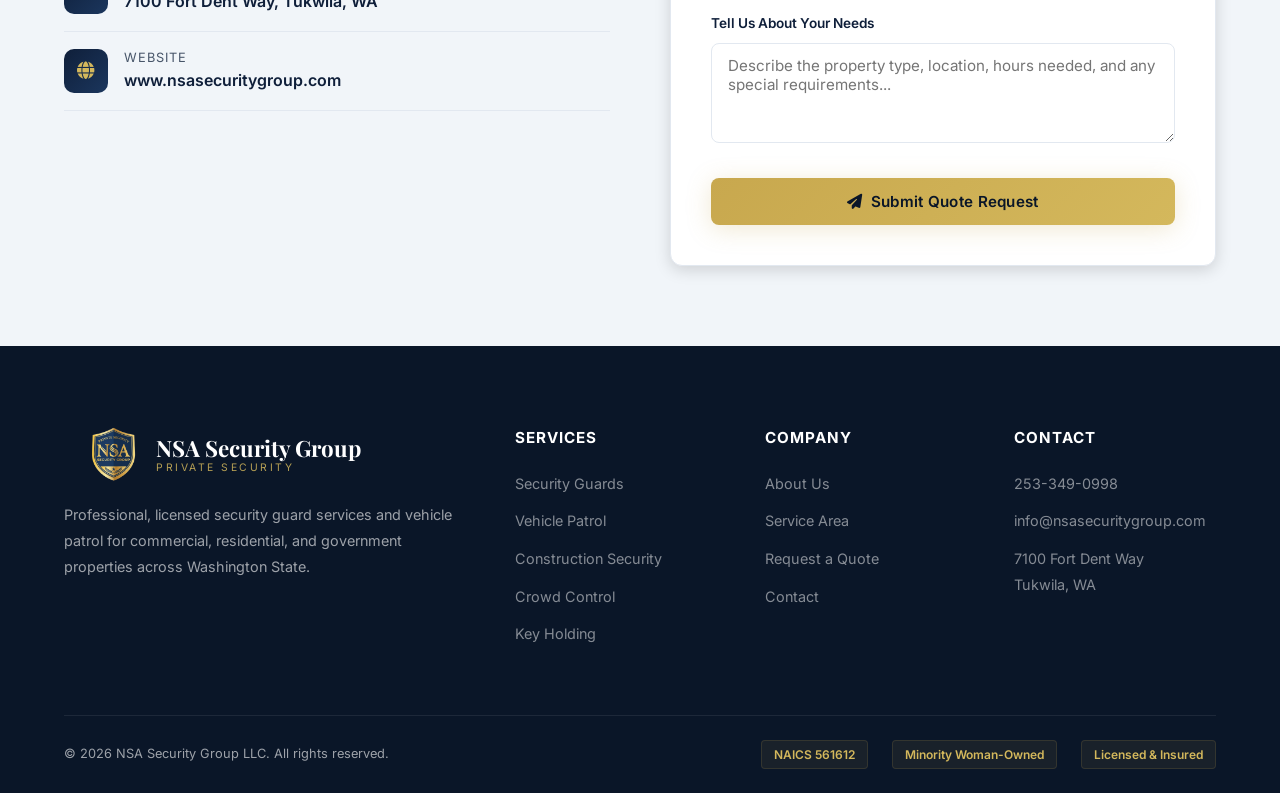
==== commit fc3abbfc: "Remove Fully Insured duplicate, fix trust bar mobile layout, reduce hero whitespace" ====
--- a/index.html
+++ b/index.html
@@ -82,10 +82,6 @@
         Licensed &amp; Insured
       </div>
       <div class="trust-item">
-        <div class="trust-icon"><i class="fa-solid fa-shield-halved"></i></div>
-        Fully Insured
-      </div>
-      <div class="trust-item">
         <div class="trust-icon"><i class="fa-solid fa-user-tie"></i></div>
         Minority Woman-Owned
       </div>
--- a/styles.css
+++ b/styles.css
@@ -42,7 +42,7 @@
 
 /* ===== UTILITIES ===== */
 .container { width: 100%; max-width: 1200px; margin: 0 auto; padding: 0 24px; }
-.section-pad { padding: 100px 0; }
+.section-pad { padding: 80px 0; }
 .text-center { text-align: center; }
 .gold-text { color: var(--gold-500); }
 
@@ -114,7 +114,7 @@
   text-decoration: none; color: var(--white);
 }
 .nav-logo img { height: 56px; width: auto; margin-right: -8px; }
-.nav-logo-text { font-family: var(--font-heading); font-size: 1.4rem; font-weight: 700; }
+.nav-logo-text { font-family: var(--font-heading); font-size: 1.4rem; font-weight: 700; line-height: 1.1; }
 .nav-logo-sub { font-size: .65rem; letter-spacing: 2.5px; text-transform: uppercase; color: var(--gold-400); opacity: .85; }
 
 .nav-links { display: flex; align-items: center; gap: 36px; list-style: none; }
@@ -212,7 +212,7 @@
 }
 .trust-items {
   display: flex; justify-content: center; align-items: center;
-  gap: 40px; flex-wrap: wrap;
+  gap: 24px 40px; flex-wrap: wrap;
 }
 .trust-item {
   display: flex; align-items: center; gap: 10px;
@@ -450,7 +450,7 @@
   .hero-image { display: none; }
 }
 @media (max-width: 768px) {
-  .section-pad { padding: 64px 0; }
+  .section-pad { padding: 56px 0; }
   .nav-links { 
     display: none; flex-direction: column; position: absolute;
     top: 100%; left: 0; right: 0; background: rgba(10,22,40,.98);
@@ -458,9 +458,10 @@
   }
   .nav-links.active { display: flex; }
   .nav-toggle { display: flex; }
-  .hero { min-height: auto; padding: 120px 0 80px; }
+  .nav-logo-text { font-size: 1.15rem; }
+  .hero { min-height: auto; padding: 100px 0 60px; }
   .hero h1 { font-size: 2rem; }
-  .hero-stats { gap: 24px; flex-wrap: wrap; }
+  .hero-stats { display: grid; grid-template-columns: 1fr 1fr; gap: 32px 24px; }
   .hero-buttons { flex-direction: column; }
   .services-grid { grid-template-columns: 1fr; }
   .trust-items { gap: 20px; }
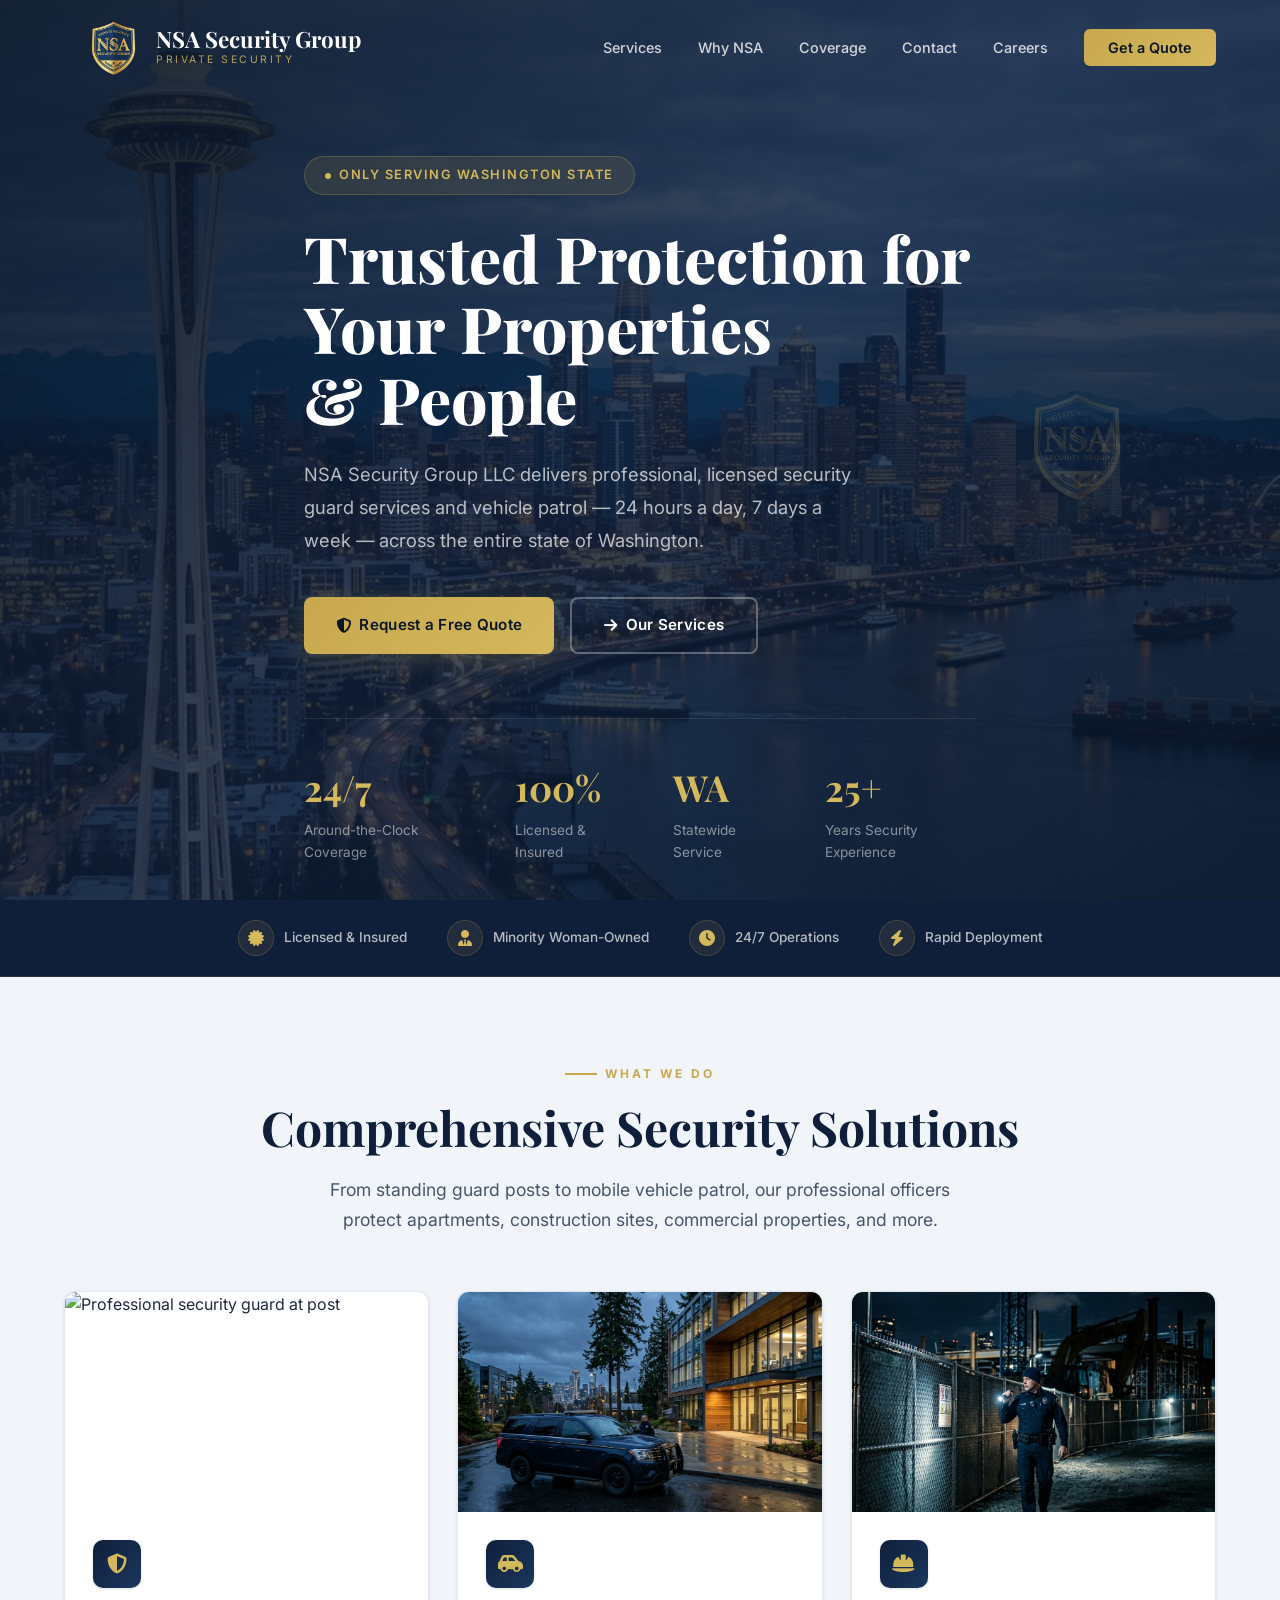
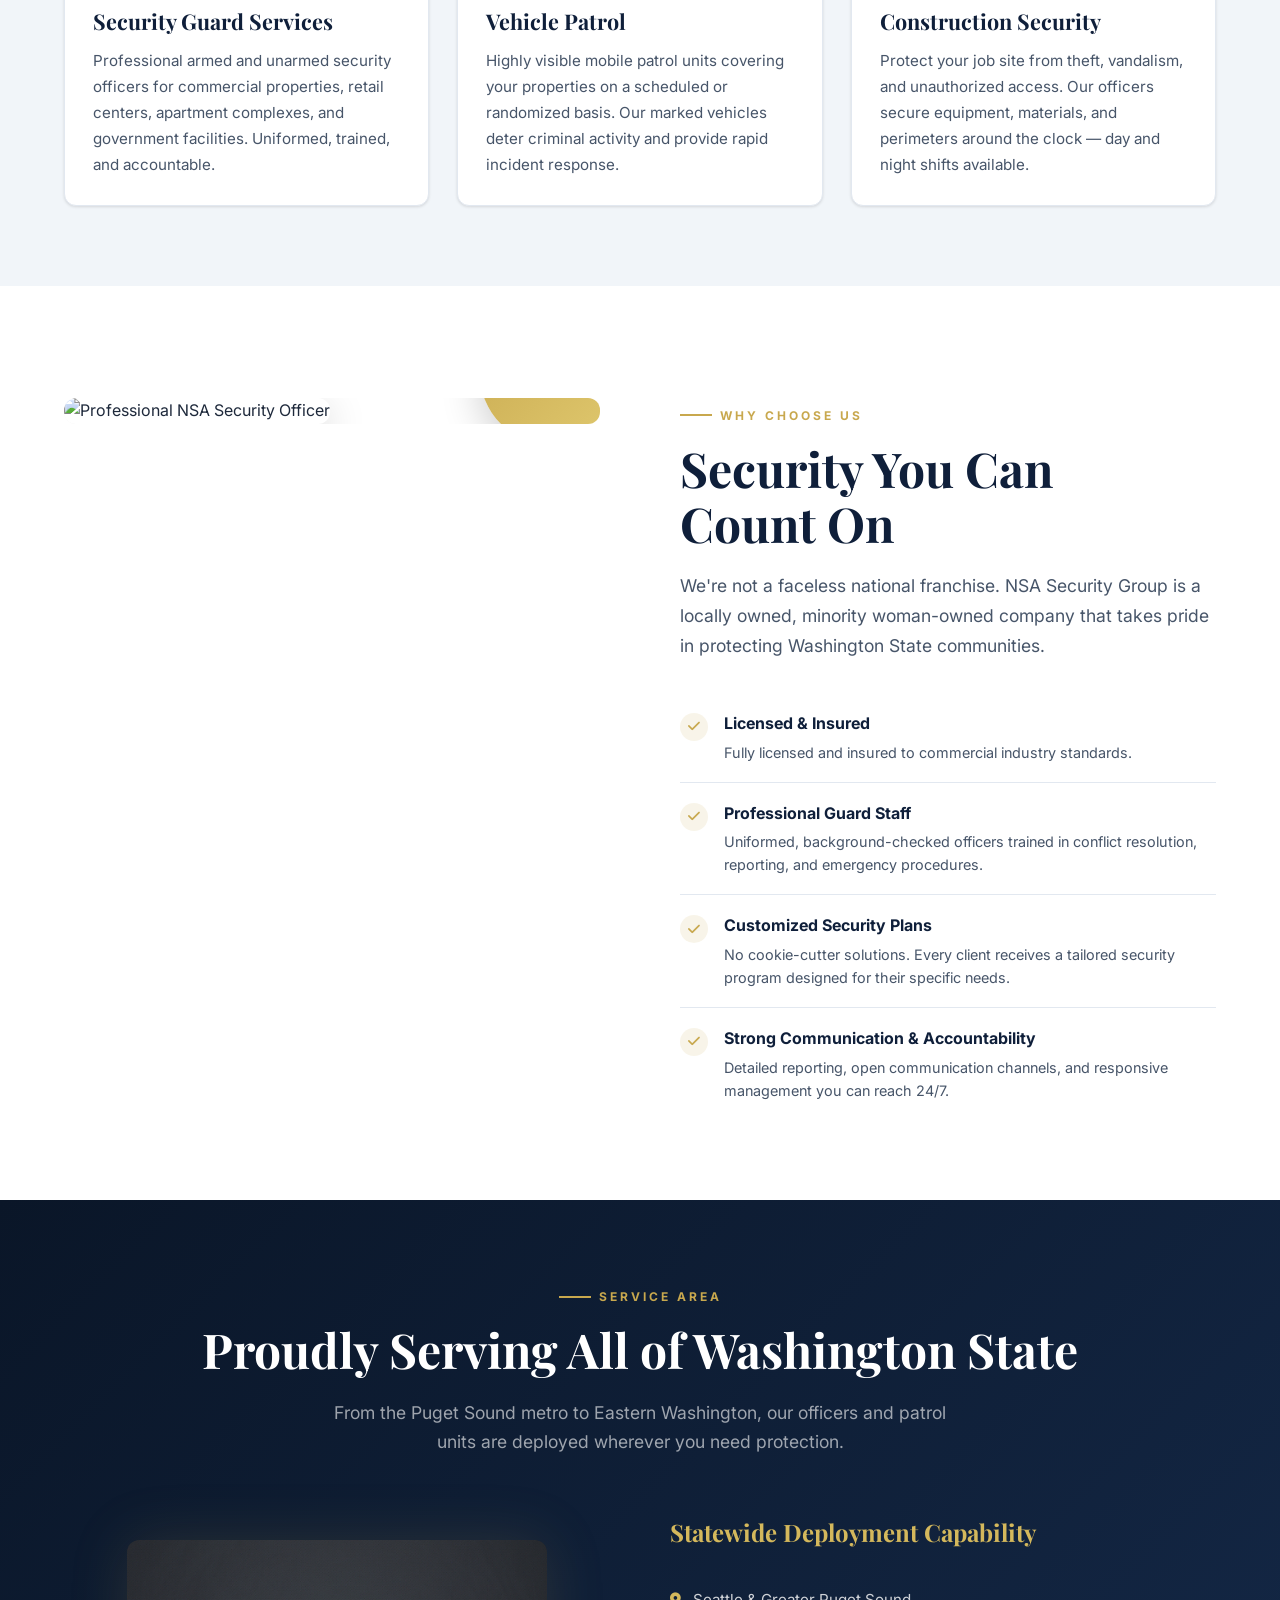
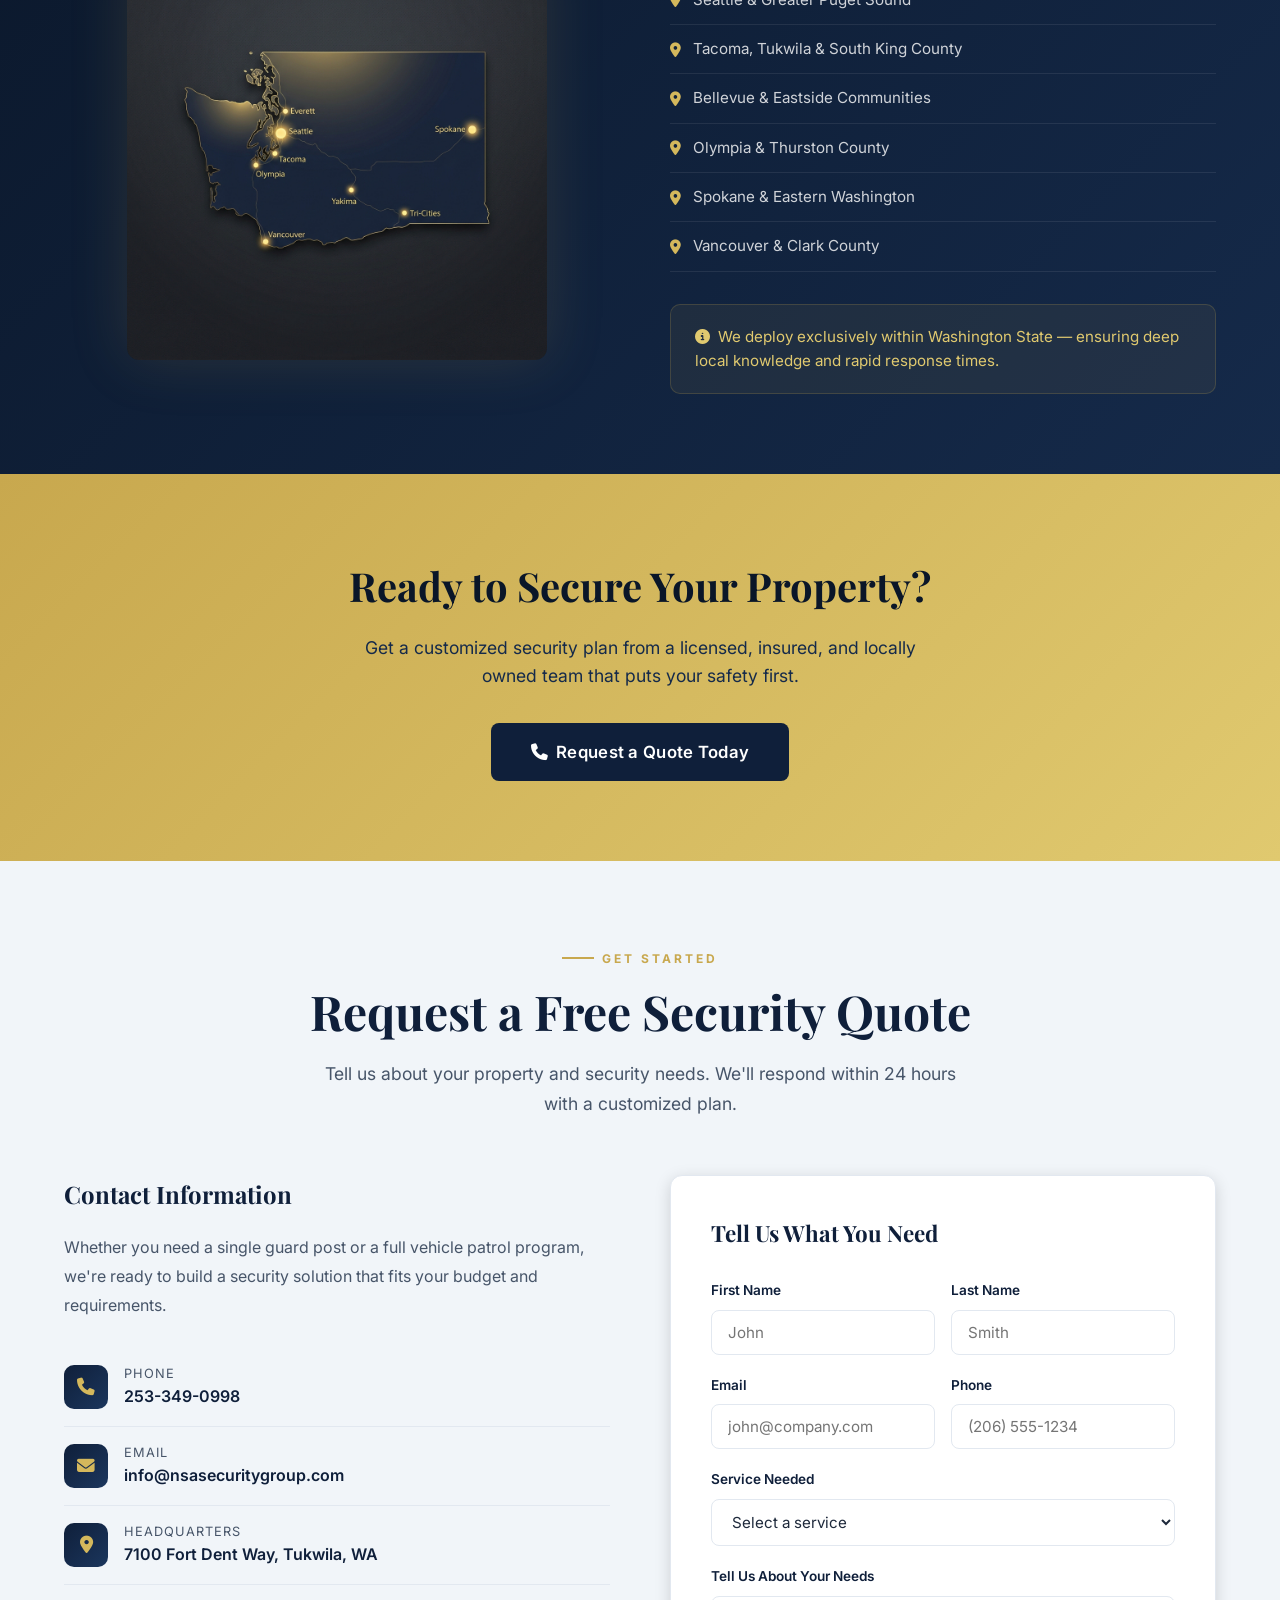
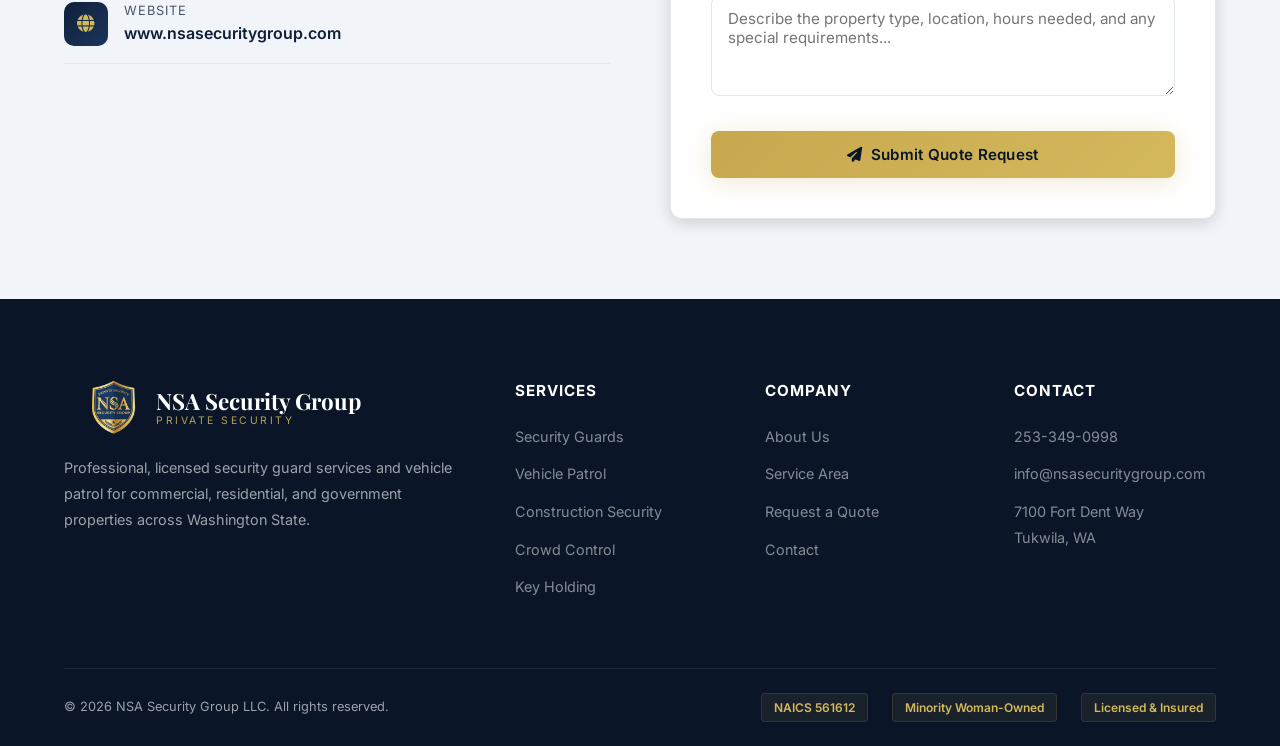
==== commit 3c4641ab: "Update hero stat to 25+ years, update Licensed & Insured description" ====
--- a/index.html
+++ b/index.html
@@ -66,8 +66,8 @@
         <div class="hero-stat-label">Statewide Service</div>
       </div>
       <div>
-        <div class="hero-stat-value">5+</div>
-        <div class="hero-stat-label">Years of Experience</div>
+        <div class="hero-stat-value">25+</div>
+        <div class="hero-stat-label">Years Security Experience</div>
       </div>
     </div>
   </div>
@@ -155,7 +155,7 @@
             <div class="why-check"><i class="fa-solid fa-check"></i></div>
             <div>
               <h4>Licensed &amp; Insured</h4>
-              <p>Fully compliant with Washington State security regulations. Coverage through Maxum Indemnity Co.</p>
+              <p>Fully licensed and insured to commercial industry standards.</p>
             </div>
           </li>
           <li>
--- a/styles.css
+++ b/styles.css
@@ -267,7 +267,7 @@
 .why-section { background: var(--white); }
 .why-grid {
   display: grid; grid-template-columns: 1fr 1fr;
-  gap: 80px; align-items: center; margin-top: 56px;
+  gap: 80px; align-items: start; margin-top: 32px;
 }
 .why-image { position: relative; border-radius: var(--radius); overflow: hidden; }
 .why-image img { width: 100%; border-radius: var(--radius); box-shadow: var(--shadow-lg); }
@@ -459,12 +459,14 @@
   .nav-links.active { display: flex; }
   .nav-toggle { display: flex; }
   .nav-logo-text { font-size: 1.15rem; }
-  .hero { min-height: auto; padding: 100px 0 60px; }
+  .hero { min-height: auto; padding: 0 0 48px; }
+  .hero-content { padding-top: 112px; }
   .hero h1 { font-size: 2rem; }
   .hero-stats { display: grid; grid-template-columns: 1fr 1fr; gap: 32px 24px; }
   .hero-buttons { flex-direction: column; }
   .services-grid { grid-template-columns: 1fr; }
-  .trust-items { gap: 20px; }
+  .trust-items { display: grid; grid-template-columns: 1fr 1fr; gap: 16px; }
+  .trust-item { justify-content: flex-start; }
   .form-row { grid-template-columns: 1fr; }
   .footer-grid { grid-template-columns: 1fr; }
   .footer-bottom { flex-direction: column; gap: 16px; text-align: center; }
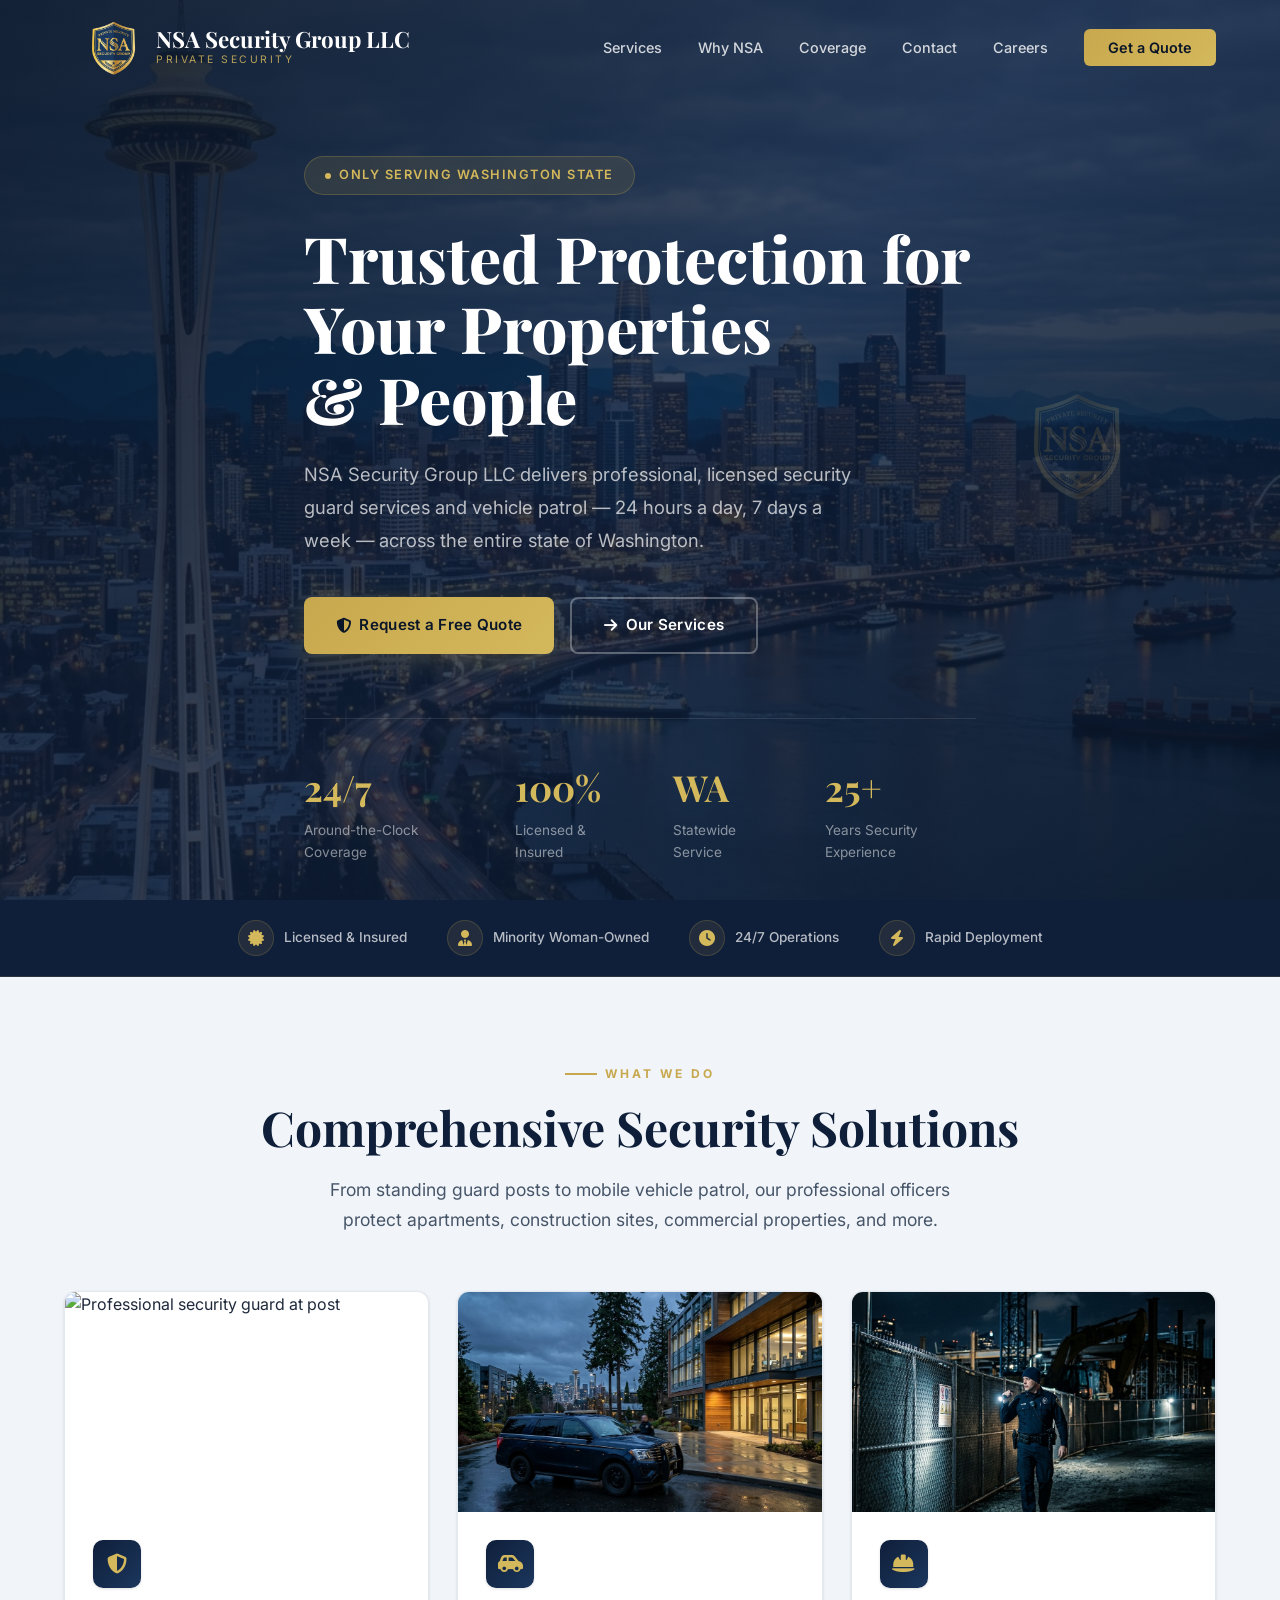
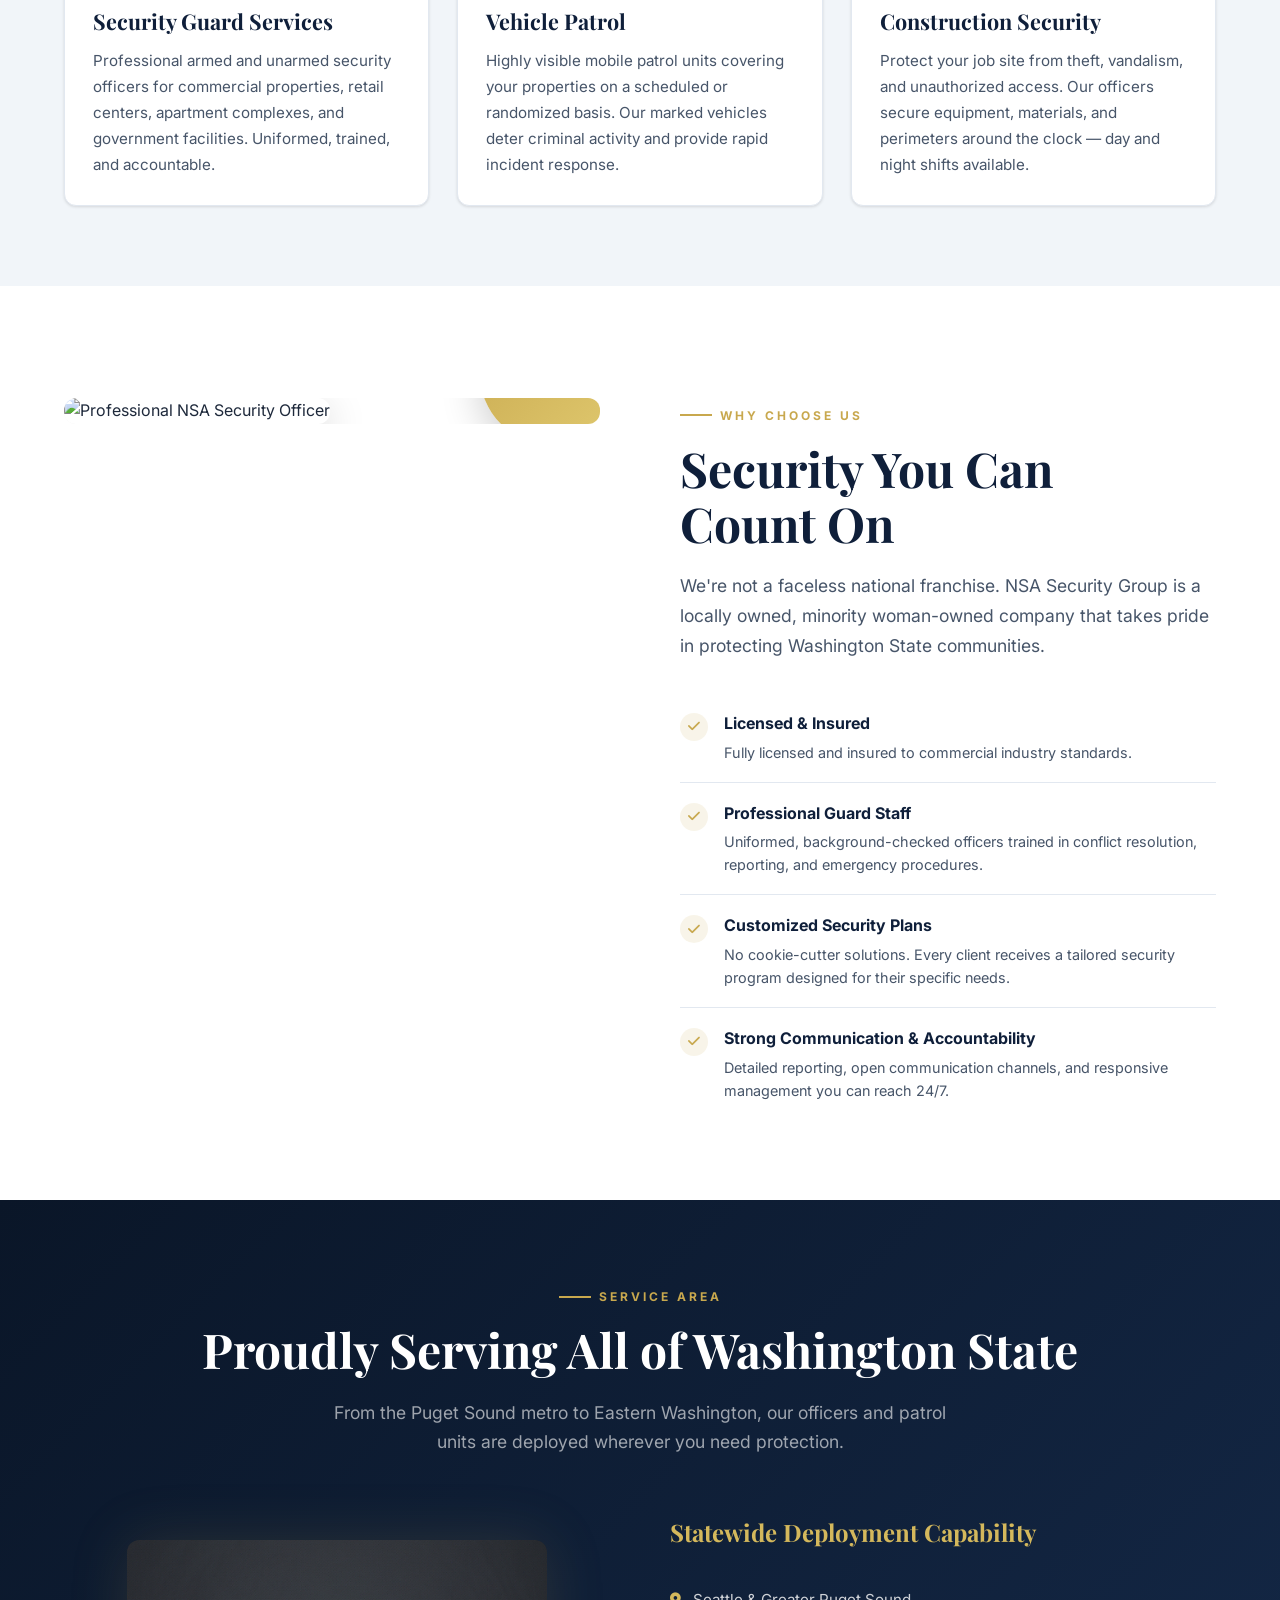
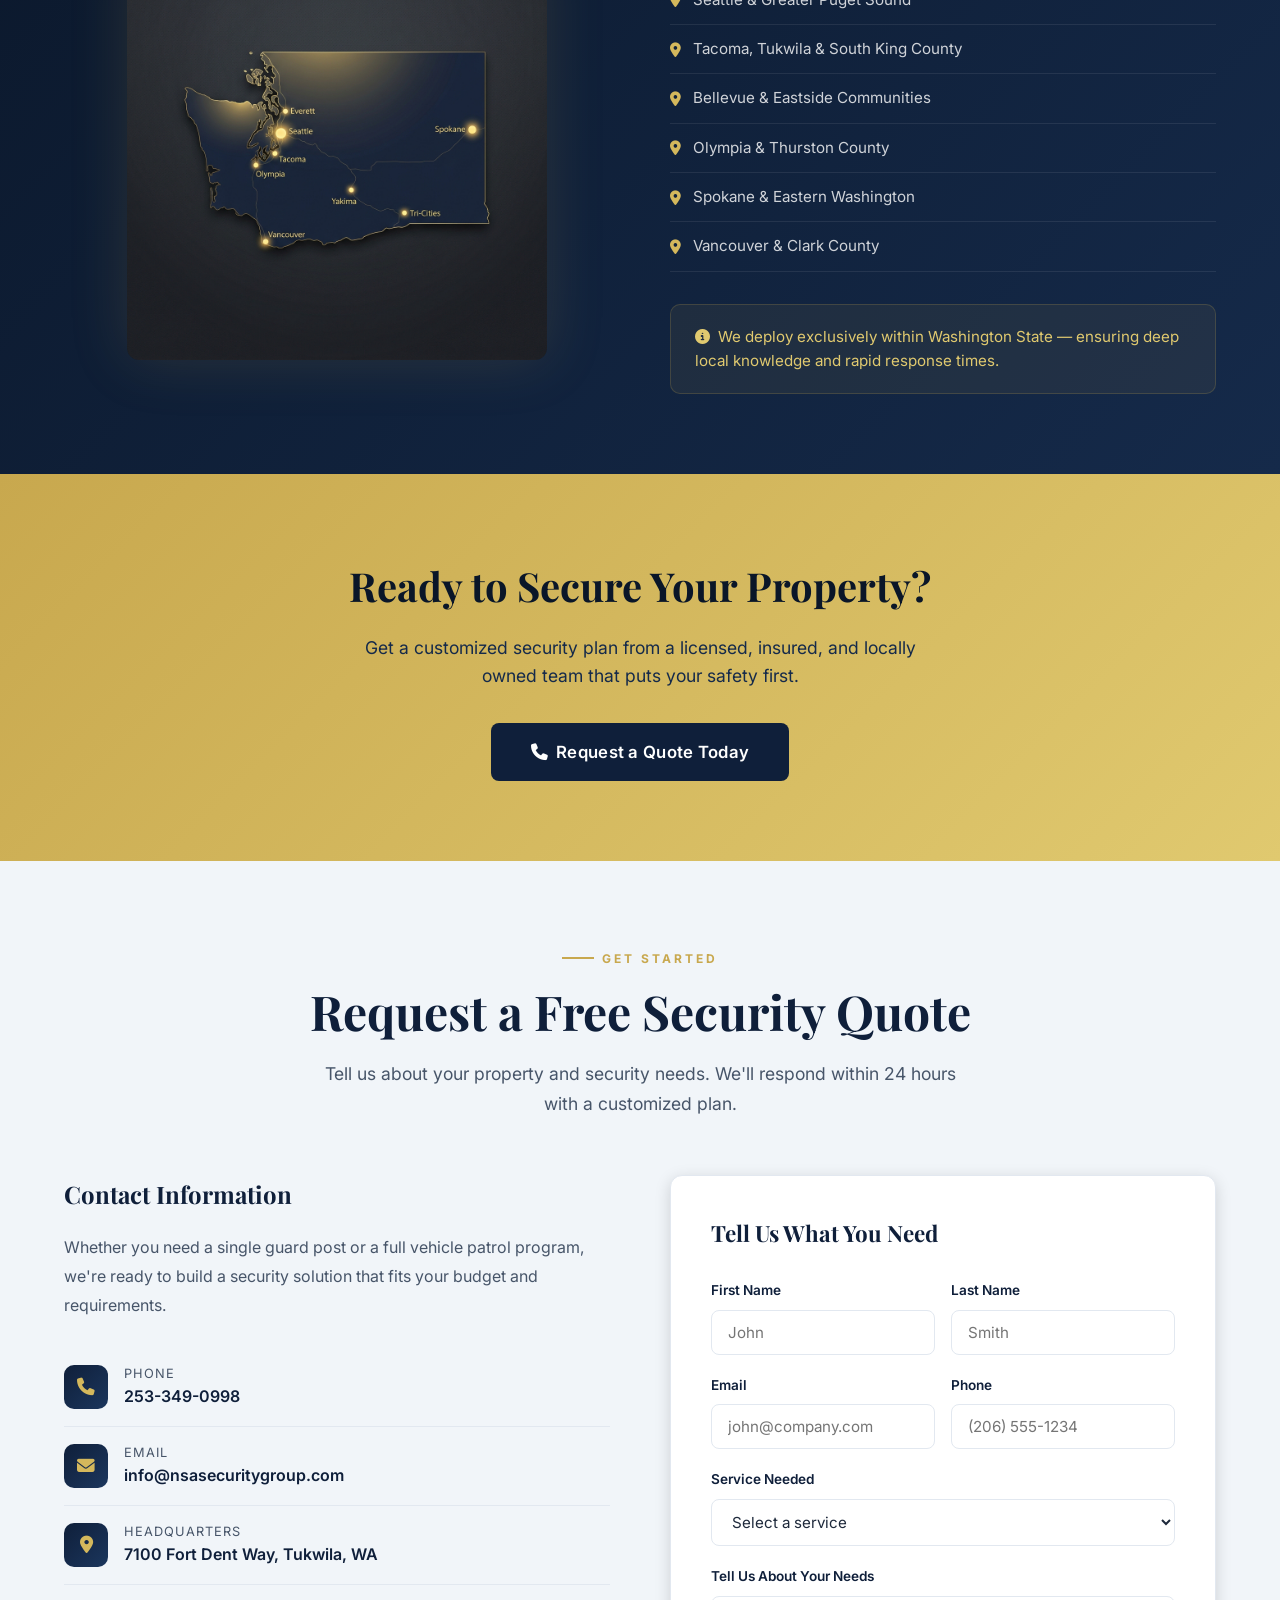
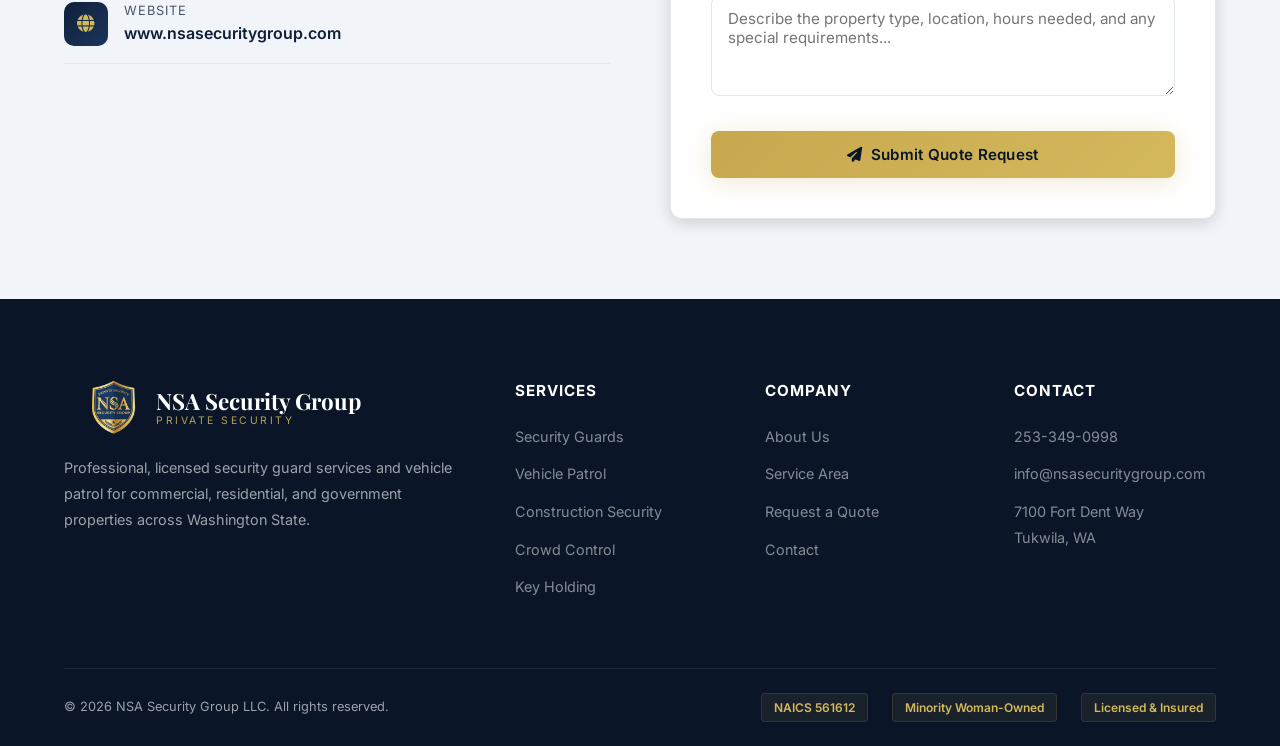
==== commit b2f96e19: "Add LLC to navigation branding" ====
--- a/index.html
+++ b/index.html
@@ -16,7 +16,7 @@
     <a href="#" class="nav-logo">
       <img src="assets/images/nsa-badge.png" alt="NSA Security Group Badge">
       <div>
-        <div class="nav-logo-text">NSA Security Group</div>
+        <div class="nav-logo-text">NSA Security Group LLC</div>
         <div class="nav-logo-sub">Private Security</div>
       </div>
     </a>
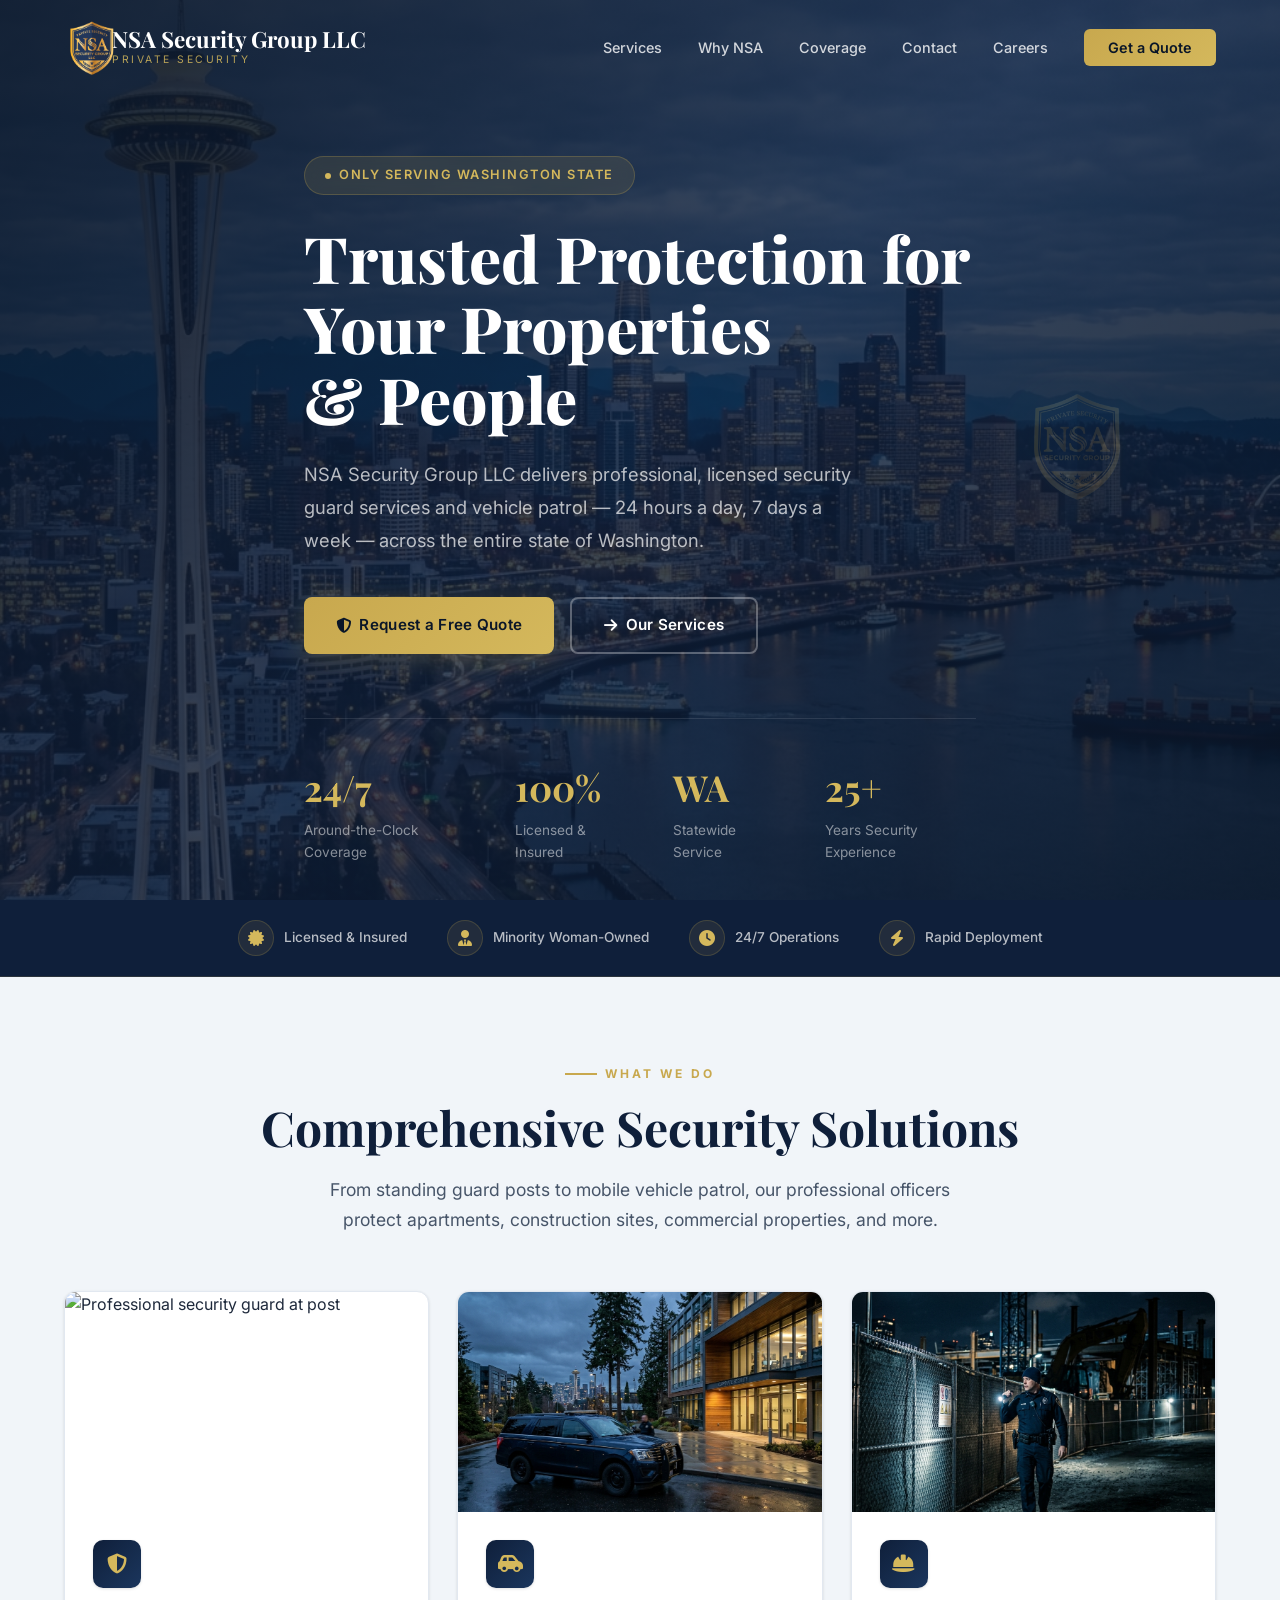
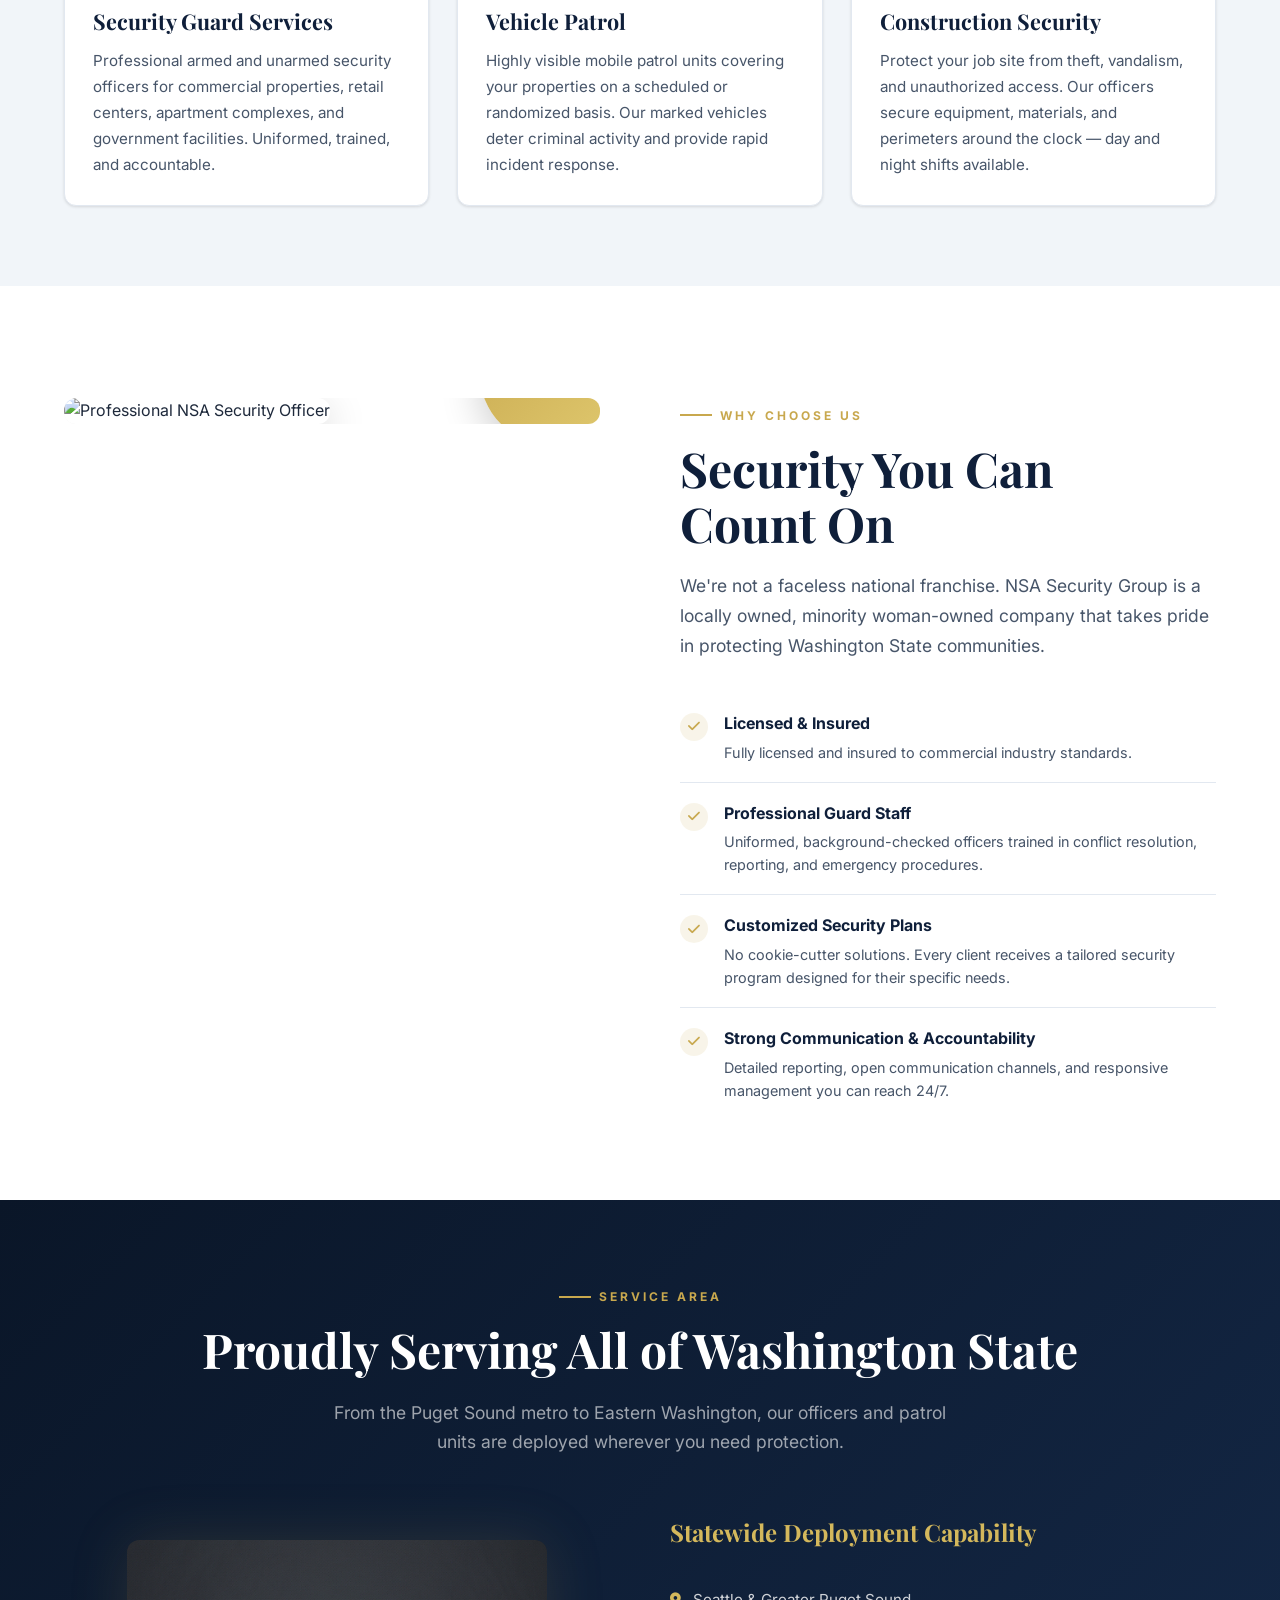
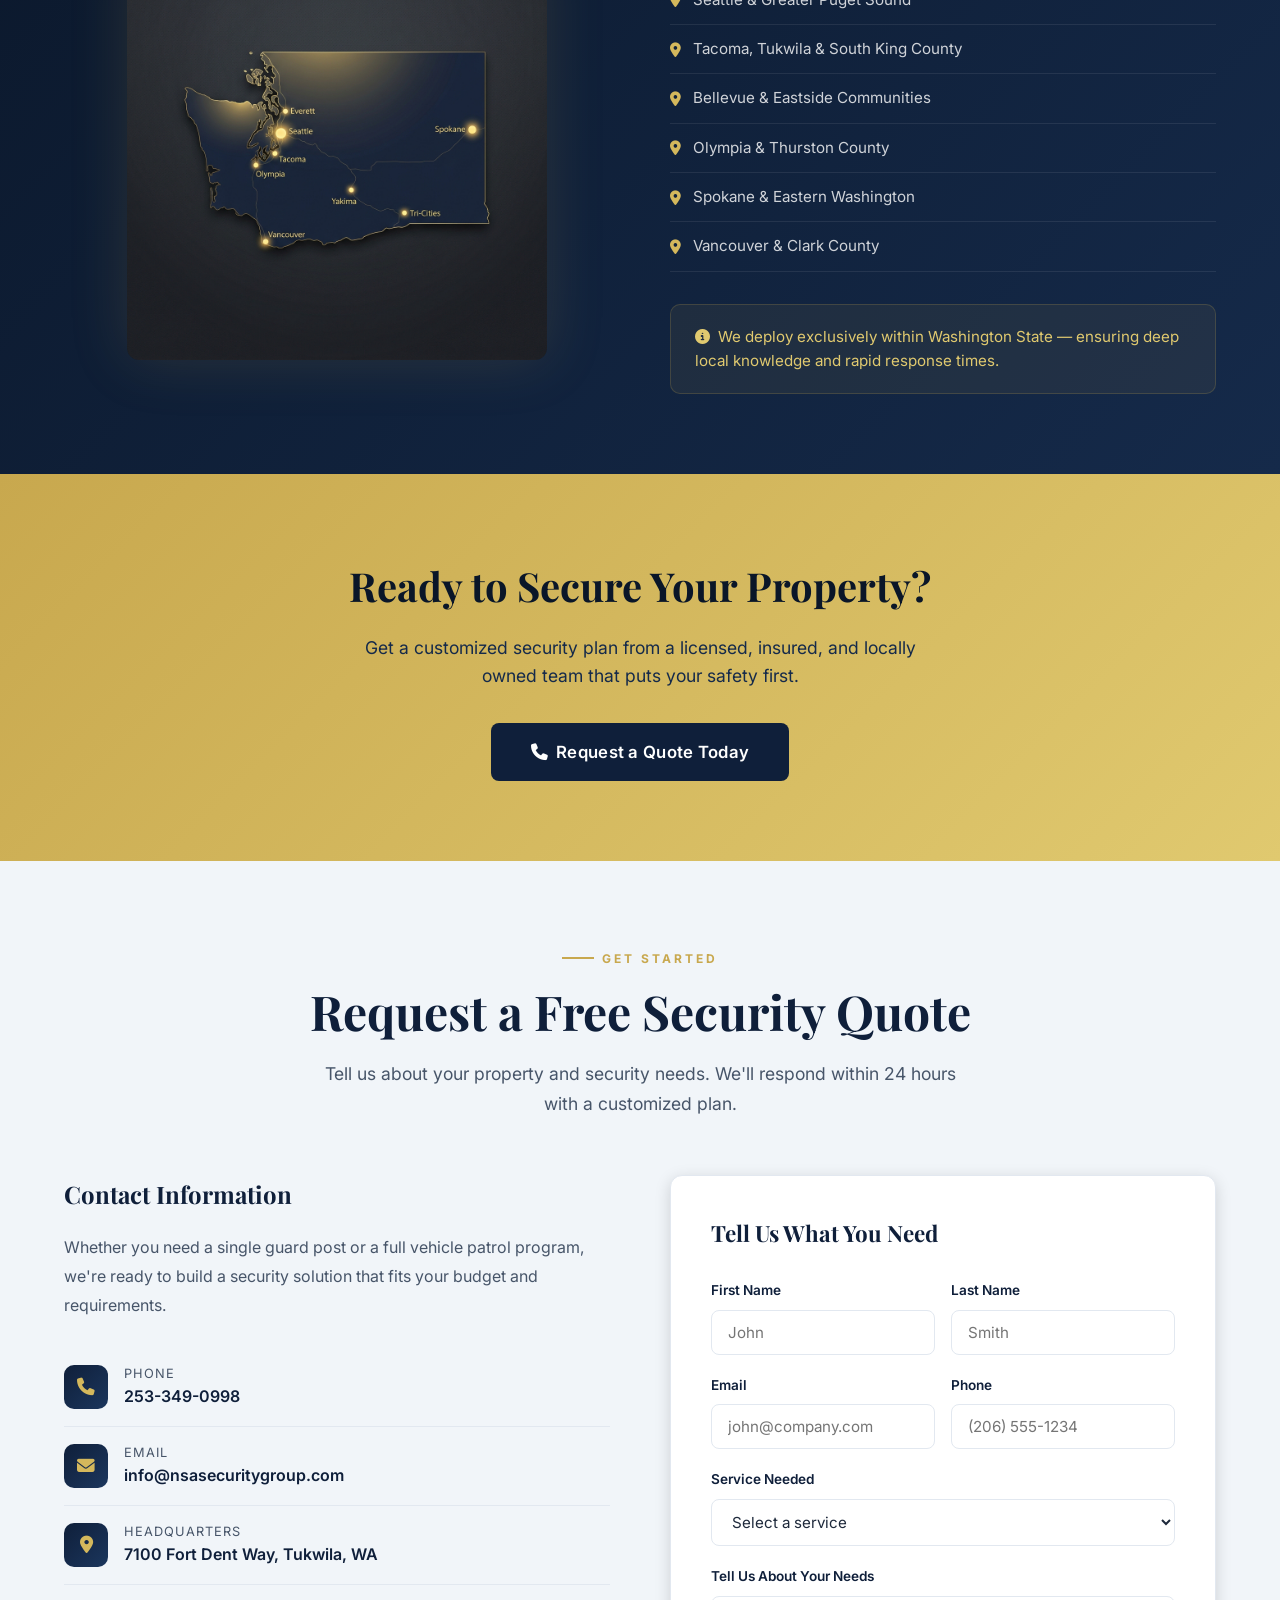
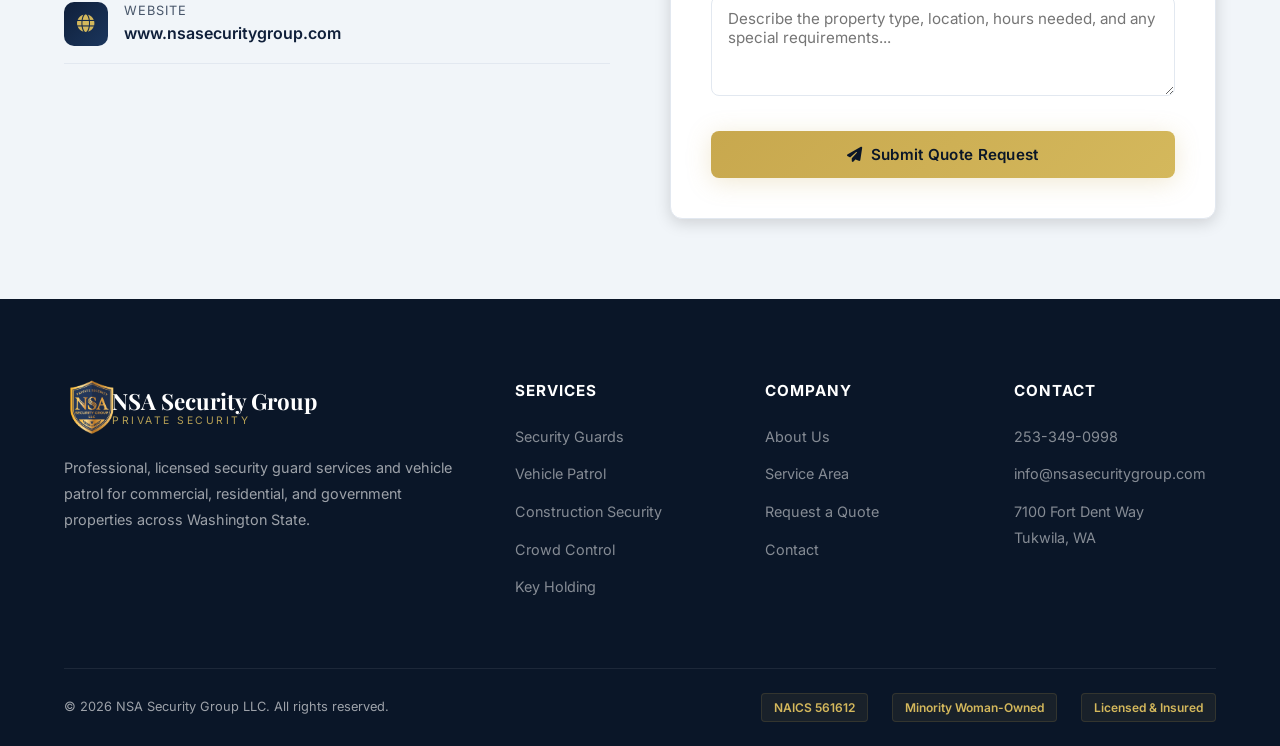
==== commit 5da098f4: "Use transparent LLC badge in site branding" ====
--- a/index.html
+++ b/index.html
@@ -14,7 +14,7 @@
 <nav class="nav" id="mainNav">
   <div class="container nav-inner">
     <a href="#" class="nav-logo">
-      <img src="assets/images/nsa-badge.png" alt="NSA Security Group Badge">
+      <img src="assets/images/nsa-badge-llc.png" alt="NSA Security Group LLC Badge">
       <div>
         <div class="nav-logo-text">NSA Security Group LLC</div>
         <div class="nav-logo-sub">Private Security</div>
@@ -318,7 +318,7 @@
     <div class="footer-grid">
       <div class="footer-brand">
         <a href="#" class="nav-logo">
-          <img src="assets/images/nsa-badge.png" alt="NSA Security Group">
+          <img src="assets/images/nsa-badge-llc.png" alt="NSA Security Group LLC">
           <div>
             <div class="nav-logo-text">NSA Security Group</div>
             <div class="nav-logo-sub">Private Security</div>
